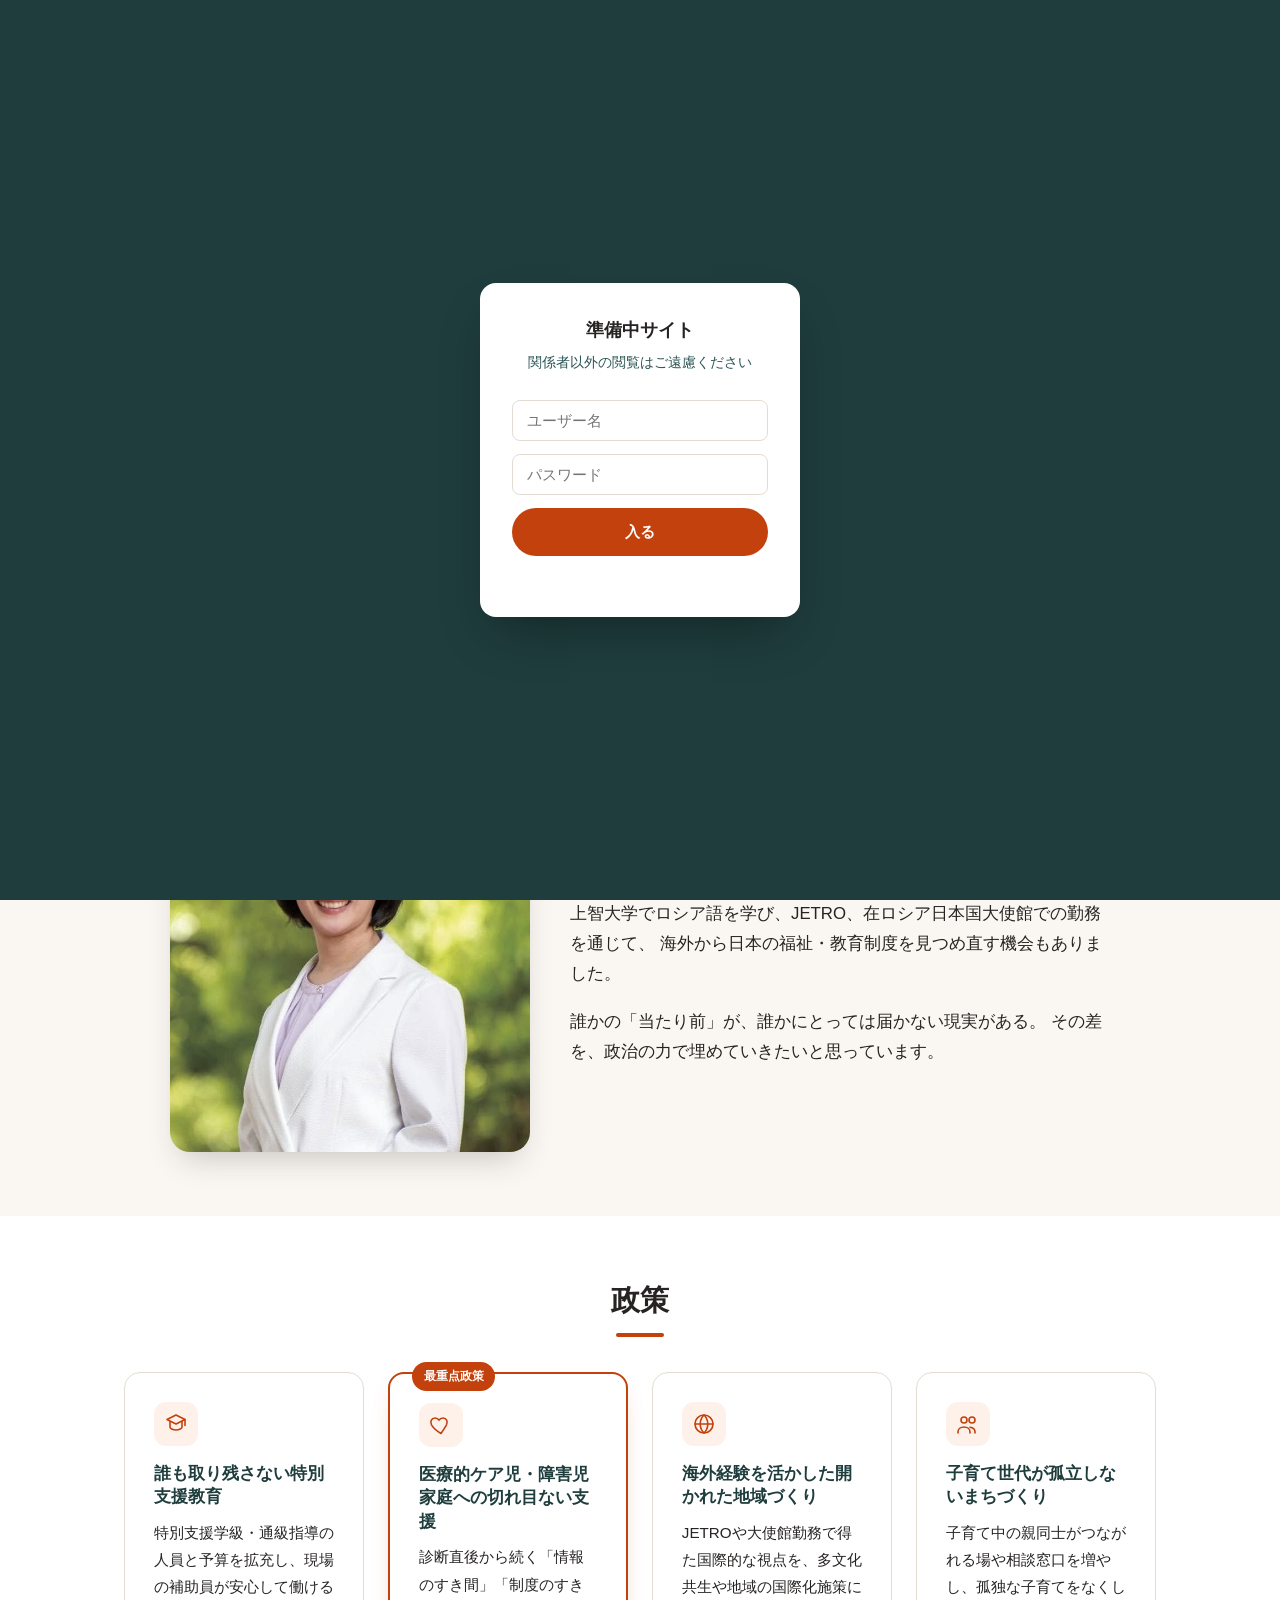
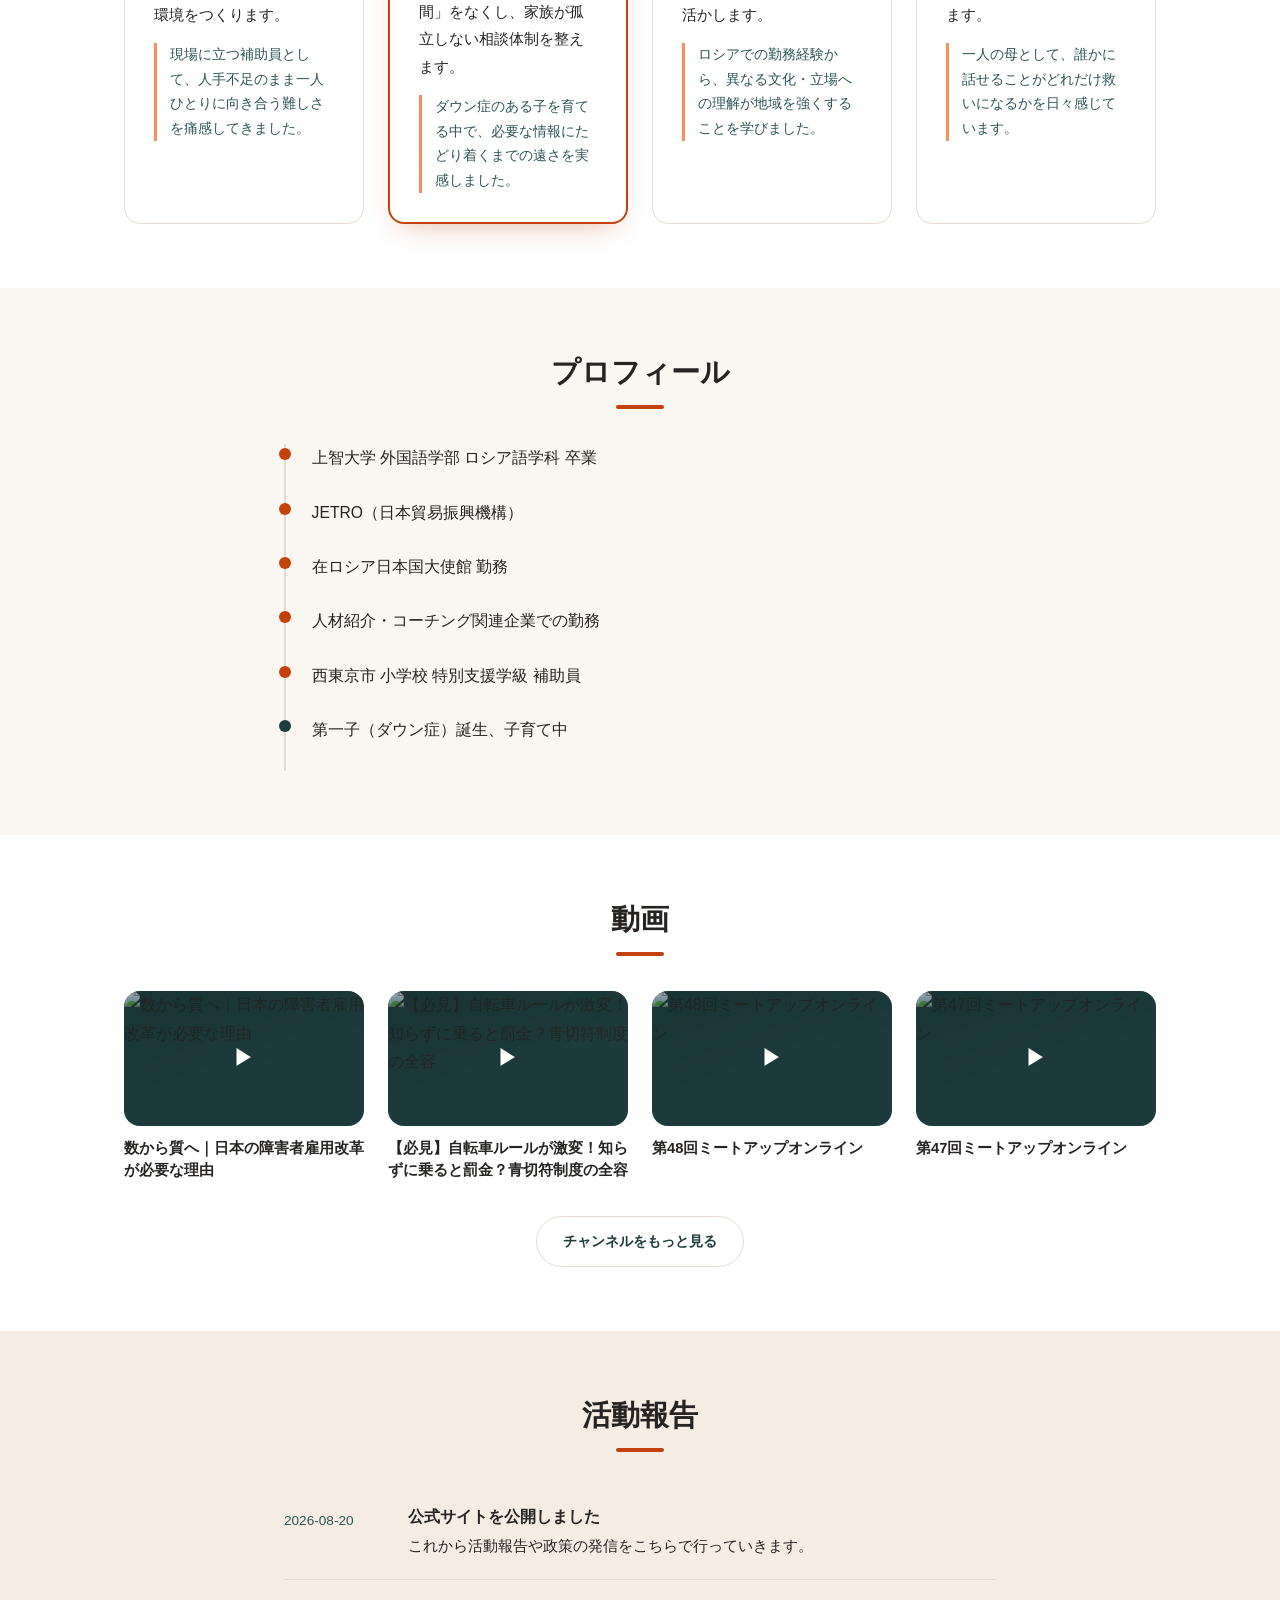
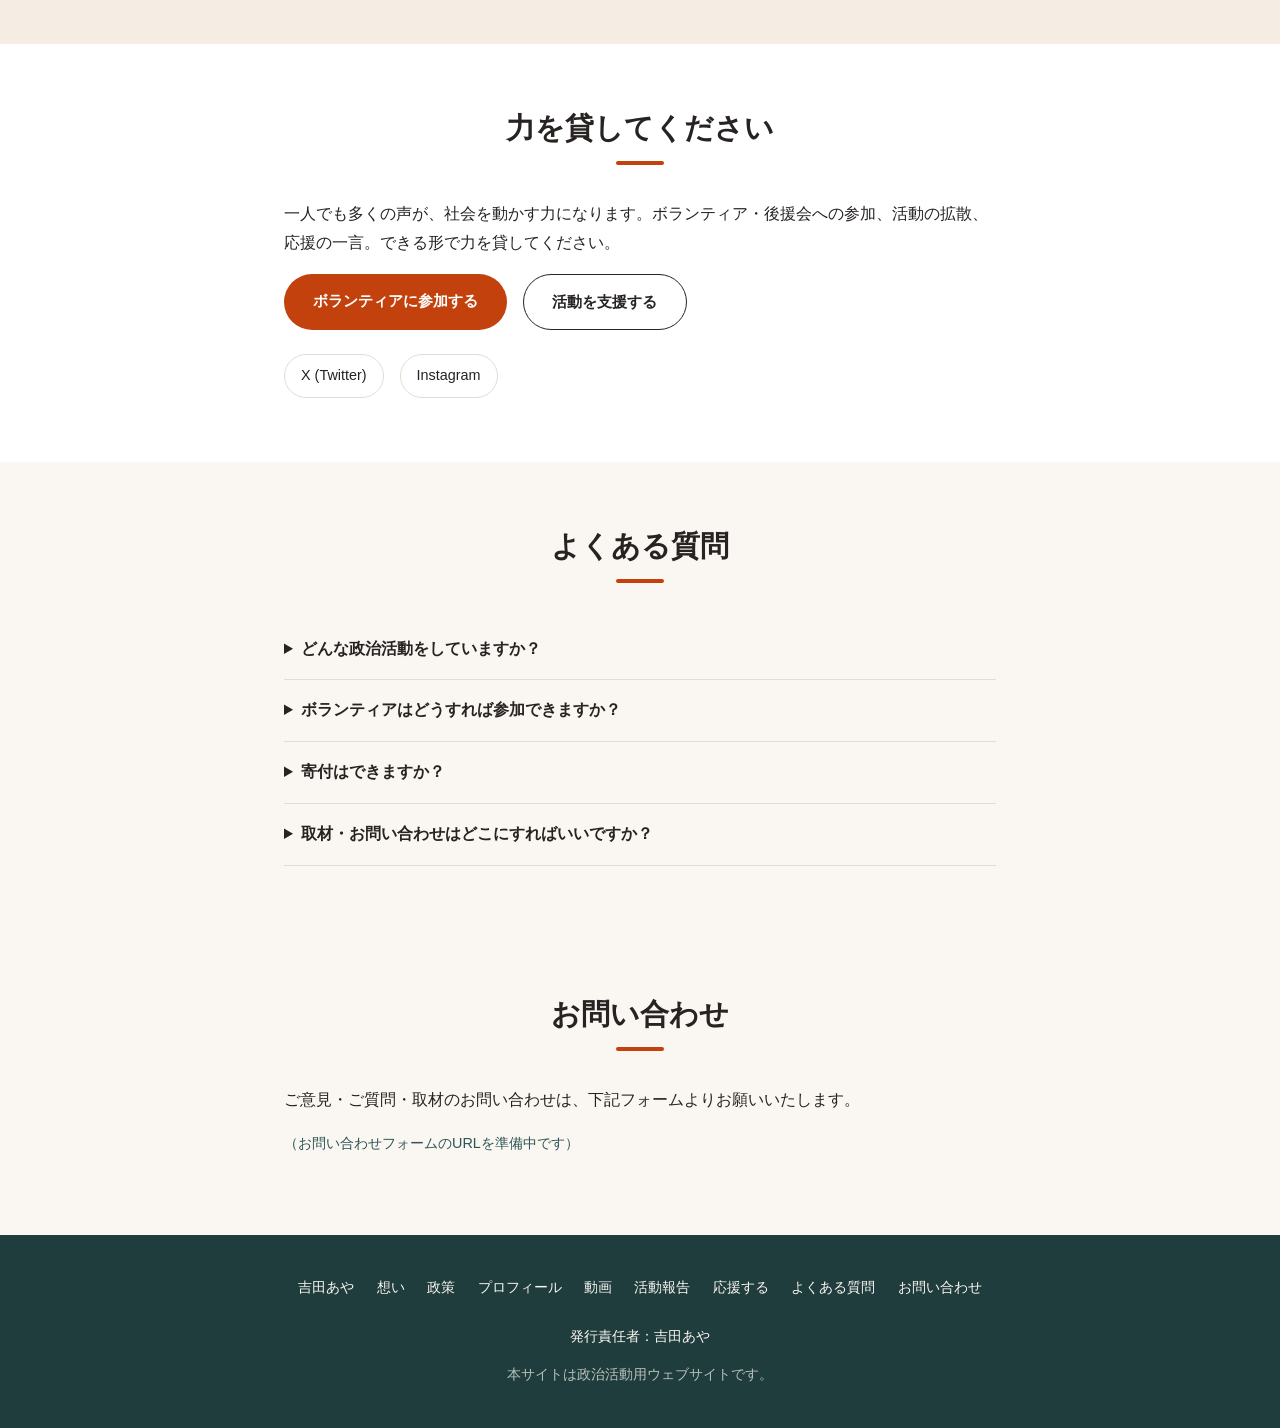
==== index.html @ c9fc5329 "Deploy from ayayoshida-site@13c93e0e368efe205a97fe5f640d0b204c2774e5" ====
<!doctype html><html lang=ja><head><meta name=generator content="Hugo 0.165.0"><meta charset=UTF-8><meta name=viewport content="width=device-width,initial-scale=1"><title>吉田あや公式サイト</title><meta name=description content="吉田あや（よしだ あや）公式サイト。特別支援教育の現場経験と、ダウン症のある子どもを育てる当事者の視点から、誰も取り残さない社会をめざします。"><link rel=stylesheet href=/css/style.css><link rel=icon href=/favicon.ico><link rel=apple-touch-icon href=/apple-touch-icon.png><meta property="og:type" content="website"><meta property="og:title" content="吉田あや公式サイト"><meta property="og:description" content="吉田あや（よしだ あや）公式サイト。特別支援教育の現場経験と、ダウン症のある子どもを育てる当事者の視点から、誰も取り残さない社会をめざします。"><meta property="og:image" content="https://ayayoshida03.github.io/images/hero-banner.jpg"><meta property="og:url" content="https://ayayoshida03.github.io/"><meta name=twitter:card content="summary_large_image"><meta name=twitter:title content="吉田あや公式サイト"><meta name=twitter:description content="吉田あや（よしだ あや）公式サイト。特別支援教育の現場経験と、ダウン症のある子どもを育てる当事者の視点から、誰も取り残さない社会をめざします。"><meta name=twitter:image content="https://ayayoshida03.github.io/images/hero-banner.jpg"></head><body><div id=auth-gate class=auth-gate><form id=auth-form class=auth-form><p class=auth-title>準備中サイト</p><p class=auth-note>関係者以外の閲覧はご遠慮ください</p><input type=text id=auth-user placeholder=ユーザー名 autocomplete=username>
<input type=password id=auth-pass placeholder=パスワード autocomplete=current-password>
<button type=submit class="btn btn-primary">入る</button><p id=auth-error class=auth-error></p></form></div><header class=nav id=site-nav><div class=nav-inner><a class=nav-brand href=#top>吉田あや公式サイト</a><nav class=nav-links><a href=#message>想い</a>
<a href=#policies>政策</a>
<a href=#profile>プロフィール</a>
<a href=#news>活動報告</a>
<a class=nav-cta href=#support>応援する</a>
<a href=#faq>よくある質問</a>
<a href=#contact>お問い合わせ</a></nav></div></header><main id=top><section class=hero><div class=hero-viewport><div class=hero-bg><img src=/images/hero-banner.jpg alt="吉田 あや"></div><div class=hero-inner><div class=hero-text><p class=hero-name_en>Aya Yoshida</p><h1 class=hero-catch>誰も、<em>取り残さない。</em></h1><p class=hero-sub>特別支援教育の現場から、ダウン症のある子を育てる母として。</p><div class=hero-cta><a class="btn btn-primary" href=#policies>政策を見る</a>
<a class="btn btn-secondary" href=#support>応援する</a></div></div></div></div><div class=badge-strip><div class=badge-strip-inner><div class=badge><p class=badge-text>特別支援学級 補助員</p><p class=badge-sub>現場で子どもたちと向き合ってきた実務経験</p></div><div class=badge><p class=badge-text>ダウン症の子を育てる母</p><p class=badge-sub>当事者家族としてのリアルな声</p></div><div class=badge><p class=badge-text>JETRO ／ 在ロシア日本大使館</p><p class=badge-sub>国際舞台での実務経験</p></div><div class=badge><p class=badge-text>上智大学 外国語学部 卒</p><p class=badge-sub>ロシア語専攻</p></div></div></div></section><section id=message class=message><div class=section-inner><h2>なぜ、私は立つのか</h2><div class=message-layout><div class=message-photo><img src=/images/message-portrait.jpg alt="吉田 あや"></div><div class=message-body><p>息子はダウン症をもって生まれてきました。
特別支援学級の補助員として現場に立つ中で、そして一人の母として、
「制度のすき間」で困っている人たちの声を、たくさん聞いてきました。</p><p>上智大学でロシア語を学び、JETRO、在ロシア日本国大使館での勤務を通じて、
海外から日本の福祉・教育制度を見つめ直す機会もありました。</p><p>誰かの「当たり前」が、誰かにとっては届かない現実がある。
その差を、政治の力で埋めていきたいと思っています。</p></div></div></div></section><section id=policies class=policies><div class=section-inner><h2>政策</h2><div class=policy-grid><div class=policy-card><div class=policy-icon><svg class="policy-icon-svg" viewBox="0 0 24 24" fill="none" stroke="currentColor" stroke-width="1.6" stroke-linecap="round" stroke-linejoin="round" aria-hidden="true"><path d="M12 3l9 4.5-9 4.5-9-4.5L12 3z"/><path d="M6 9.75V15c0 1.5 2.7 3 6 3s6-1.5 6-3V9.75"/><path d="M21 7.5v6"/></svg></div><h3>誰も取り残さない特別支援教育</h3><p class=policy-summary>特別支援学級・通級指導の人員と予算を拡充し、現場の補助員が安心して働ける環境をつくります。</p><p class=policy-story>現場に立つ補助員として、人手不足のまま一人ひとりに向き合う難しさを痛感してきました。</p></div><div class="policy-card policy-card-featured"><span class=policy-badge>最重点政策</span><div class=policy-icon><svg class="policy-icon-svg" viewBox="0 0 24 24" fill="none" stroke="currentColor" stroke-width="1.6" stroke-linecap="round" stroke-linejoin="round" aria-hidden="true"><path d="M12 20.5s-7-4.35-9.5-8.7C.8 8.4 2.6 5 6 5c2 0 3.4 1.1 4 2.2.6-1.1 2-2.2 4-2.2 3.4.0 5.2 3.4 3.5 6.8C15 16.15 12 20.5 12 20.5z"/></svg></div><h3>医療的ケア児・障害児家庭への切れ目ない支援</h3><p class=policy-summary>診断直後から続く「情報のすき間」「制度のすき間」をなくし、家族が孤立しない相談体制を整えます。</p><p class=policy-story>ダウン症のある子を育てる中で、必要な情報にたどり着くまでの遠さを実感しました。</p></div><div class=policy-card><div class=policy-icon><svg class="policy-icon-svg" viewBox="0 0 24 24" fill="none" stroke="currentColor" stroke-width="1.6" stroke-linecap="round" stroke-linejoin="round" aria-hidden="true"><circle cx="12" cy="12" r="9"/><path d="M3 12h18"/><path d="M12 3c2.5 2.5 3.8 5.7 3.8 9s-1.3 6.5-3.8 9c-2.5-2.5-3.8-5.7-3.8-9S9.5 5.5 12 3z"/></svg></div><h3>海外経験を活かした開かれた地域づくり</h3><p class=policy-summary>JETROや大使館勤務で得た国際的な視点を、多文化共生や地域の国際化施策に活かします。</p><p class=policy-story>ロシアでの勤務経験から、異なる文化・立場への理解が地域を強くすることを学びました。</p></div><div class=policy-card><div class=policy-icon><svg class="policy-icon-svg" viewBox="0 0 24 24" fill="none" stroke="currentColor" stroke-width="1.6" stroke-linecap="round" stroke-linejoin="round" aria-hidden="true"><circle cx="8" cy="8" r="3"/><circle cx="16" cy="8" r="3"/><path d="M2 21v-1c0-2.8 2.5-5 6-5s6 2.2 6 5v1"/><path d="M14 15.3c3.2.4 5 2.3 5 4.7v1"/></svg></div><h3>子育て世代が孤立しないまちづくり</h3><p class=policy-summary>子育て中の親同士がつながれる場や相談窓口を増やし、孤独な子育てをなくします。</p><p class=policy-story>一人の母として、誰かに話せることがどれだけ救いになるかを日々感じています。</p></div></div></div></section><section id=profile class=profile><div class="section-inner narrow"><h2>プロフィール</h2><ul class=timeline><li class="timeline-item timeline-language"><span class=timeline-dot></span>
<span class=timeline-label>上智大学 外国語学部 ロシア語学科 卒業</span></li><li class="timeline-item timeline-career"><span class=timeline-dot></span>
<span class=timeline-label>JETRO（日本貿易振興機構）</span></li><li class="timeline-item timeline-career"><span class=timeline-dot></span>
<span class=timeline-label>在ロシア日本国大使館 勤務</span></li><li class="timeline-item timeline-career"><span class=timeline-dot></span>
<span class=timeline-label>人材紹介・コーチング関連企業での勤務</span></li><li class="timeline-item timeline-career"><span class=timeline-dot></span>
<span class=timeline-label>西東京市 小学校 特別支援学級 補助員</span></li><li class="timeline-item timeline-life"><span class=timeline-dot></span>
<span class=timeline-label>第一子（ダウン症）誕生、子育て中</span></li></ul></div></section><section id=videos class=videos><div class=section-inner><h2>動画</h2><div class=video-grid><a class=video-card href="https://www.youtube.com/watch?v=LQXQvb3hqlo" target=_blank rel=noopener><div class=video-thumb><img src=https://i.ytimg.com/vi/LQXQvb3hqlo/hqdefault.jpg alt=数から質へ｜日本の障害者雇用改革が必要な理由 loading=lazy>
<span class=video-play>▶</span></div><p class=video-title>数から質へ｜日本の障害者雇用改革が必要な理由</p></a><a class=video-card href="https://www.youtube.com/watch?v=270XlHAviAI" target=_blank rel=noopener><div class=video-thumb><img src=https://i.ytimg.com/vi/270XlHAviAI/hqdefault.jpg alt=【必見】自転車ルールが激変！知らずに乗ると罰金？青切符制度の全容 loading=lazy>
<span class=video-play>▶</span></div><p class=video-title>【必見】自転車ルールが激変！知らずに乗ると罰金？青切符制度の全容</p></a><a class=video-card href="https://www.youtube.com/watch?v=w4m9ZCKS8ik" target=_blank rel=noopener><div class=video-thumb><img src=https://i.ytimg.com/vi/w4m9ZCKS8ik/hqdefault.jpg alt=第48回ミートアップオンライン loading=lazy>
<span class=video-play>▶</span></div><p class=video-title>第48回ミートアップオンライン</p></a><a class=video-card href="https://www.youtube.com/watch?v=IlJ7I_EPULQ" target=_blank rel=noopener><div class=video-thumb><img src=https://i.ytimg.com/vi/IlJ7I_EPULQ/hqdefault.jpg alt=第47回ミートアップオンライン loading=lazy>
<span class=video-play>▶</span></div><p class=video-title>第47回ミートアップオンライン</p></a></div><div class=video-more><a class="btn btn-secondary-alt" href=https://www.youtube.com/@ayayoshida0302 target=_blank rel=noopener>チャンネルをもっと見る</a></div></div></section><section id=news class=news><div class="section-inner narrow"><h2>活動報告</h2><ul class=news-list><li class=news-item><time class=news-date>2026-08-20</time><div class=news-body><h3>公式サイトを公開しました</h3><p>これから活動報告や政策の発信をこちらで行っていきます。</p></div></li></ul></div></section><section id=support class=support><div class="section-inner narrow"><h2>力を貸してください</h2><p>一人でも多くの声が、社会を動かす力になります。ボランティア・後援会への参加、活動の拡散、応援の一言。できる形で力を貸してください。</p><div class=support-cta><a class="btn btn-primary" href=#contact-volunteer>ボランティアに参加する</a>
<a class="btn btn-secondary" href=#contact-donate>活動を支援する</a></div><div class=sns-links><a class=sns-link href=https://x.com/ayayoshida03 target=_blank rel=noopener>X (Twitter)</a>
<a class=sns-link href=https://www.instagram.com/ayayoshida03/ target=_blank rel=noopener>Instagram</a></div></div></section><section id=faq class=faq><div class="section-inner narrow"><h2>よくある質問</h2><div class=faq-list><details class=faq-item><summary>どんな政治活動をしていますか？</summary><p>特別支援教育・障害児家庭支援・子育て支援を中心に活動しています。詳しくは「政策」セクションをご覧ください。</p></details><details class=faq-item><summary>ボランティアはどうすれば参加できますか？</summary><p>「応援する」セクションのボランティアフォームよりお申し込みください。できる範囲での参加で構いません。</p></details><details class=faq-item><summary>寄付はできますか？</summary><p>政治資金規正法に基づき、適切な方法での寄付受付を準備中です。詳細が決まり次第、こちらに掲載します。</p></details><details class=faq-item><summary>取材・お問い合わせはどこにすればいいですか？</summary><p>ページ下部のお問い合わせフォームより、ご用件をお送りください。</p></details></div></div></section><section id=contact class=contact><div class="section-inner narrow"><span id=contact-volunteer class=anchor-offset></span>
<span id=contact-donate class=anchor-offset></span><h2>お問い合わせ</h2><p>ご意見・ご質問・取材のお問い合わせは、下記フォームよりお願いいたします。</p><p class=contact-placeholder>（お問い合わせフォームのURLを準備中です）</p></div></section></main><footer class=site-footer><nav class=footer-links><a href=#top>吉田あや</a>
<a href=#message>想い</a>
<a href=#policies>政策</a>
<a href=#profile>プロフィール</a>
<a href=#videos>動画</a>
<a href=#news>活動報告</a>
<a href=#support>応援する</a>
<a href=#faq>よくある質問</a>
<a href=#contact>お問い合わせ</a></nav><p>発行責任者：吉田あや</p><p class=footer-note>本サイトは政治活動用ウェブサイトです。</p></footer><script src=/js/main.js></script></body></html>
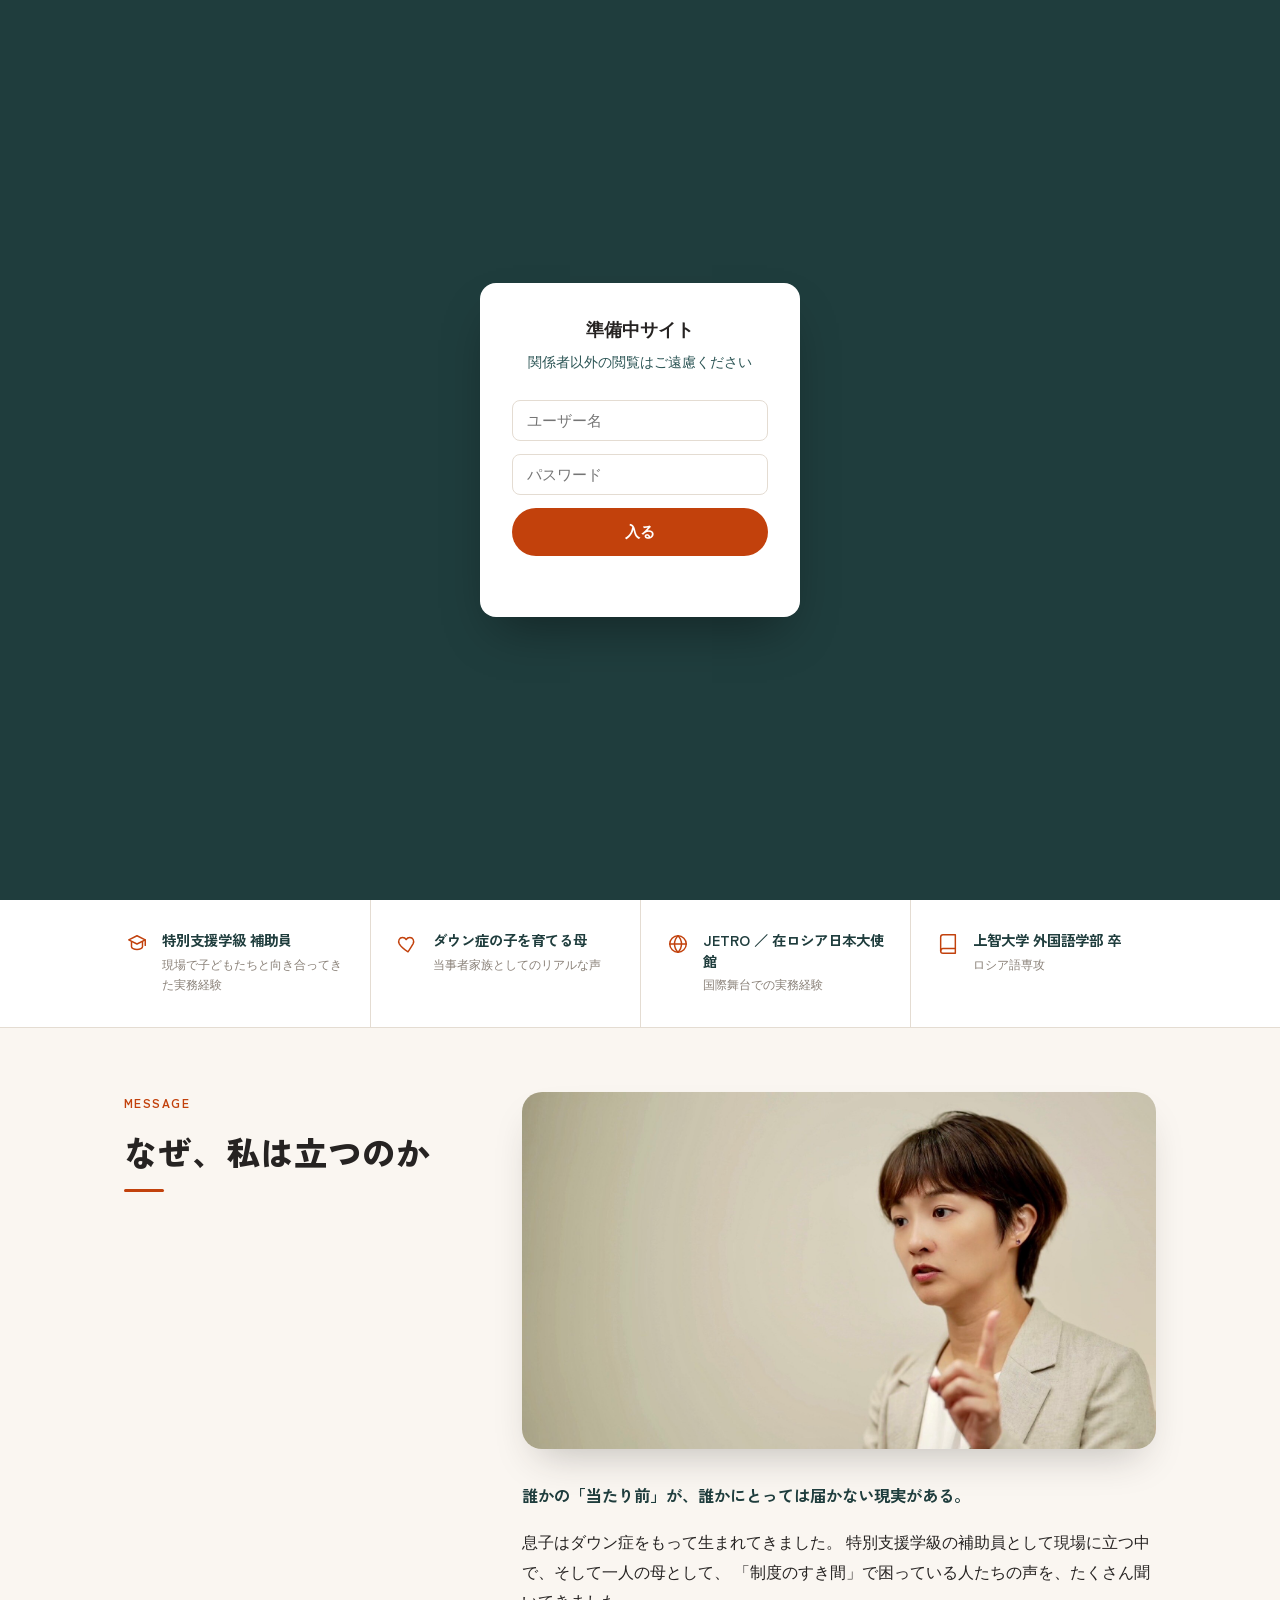
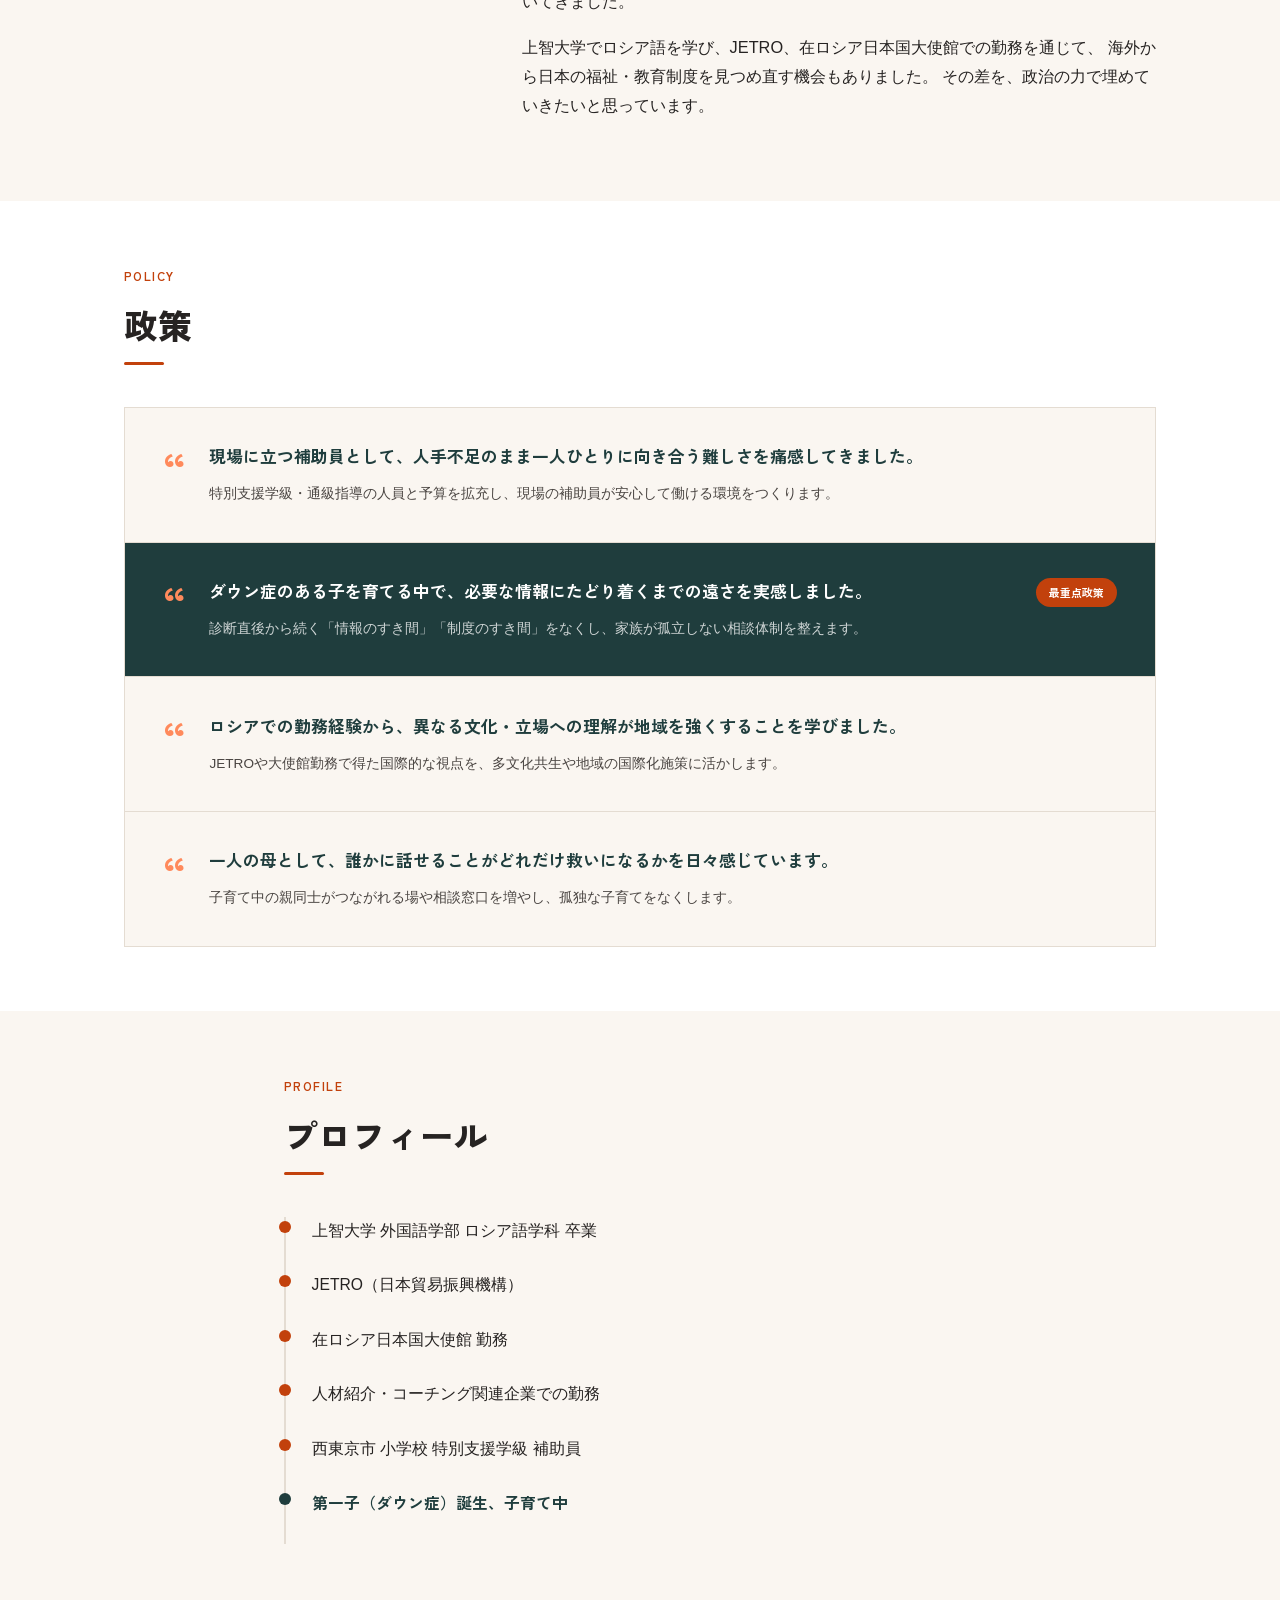
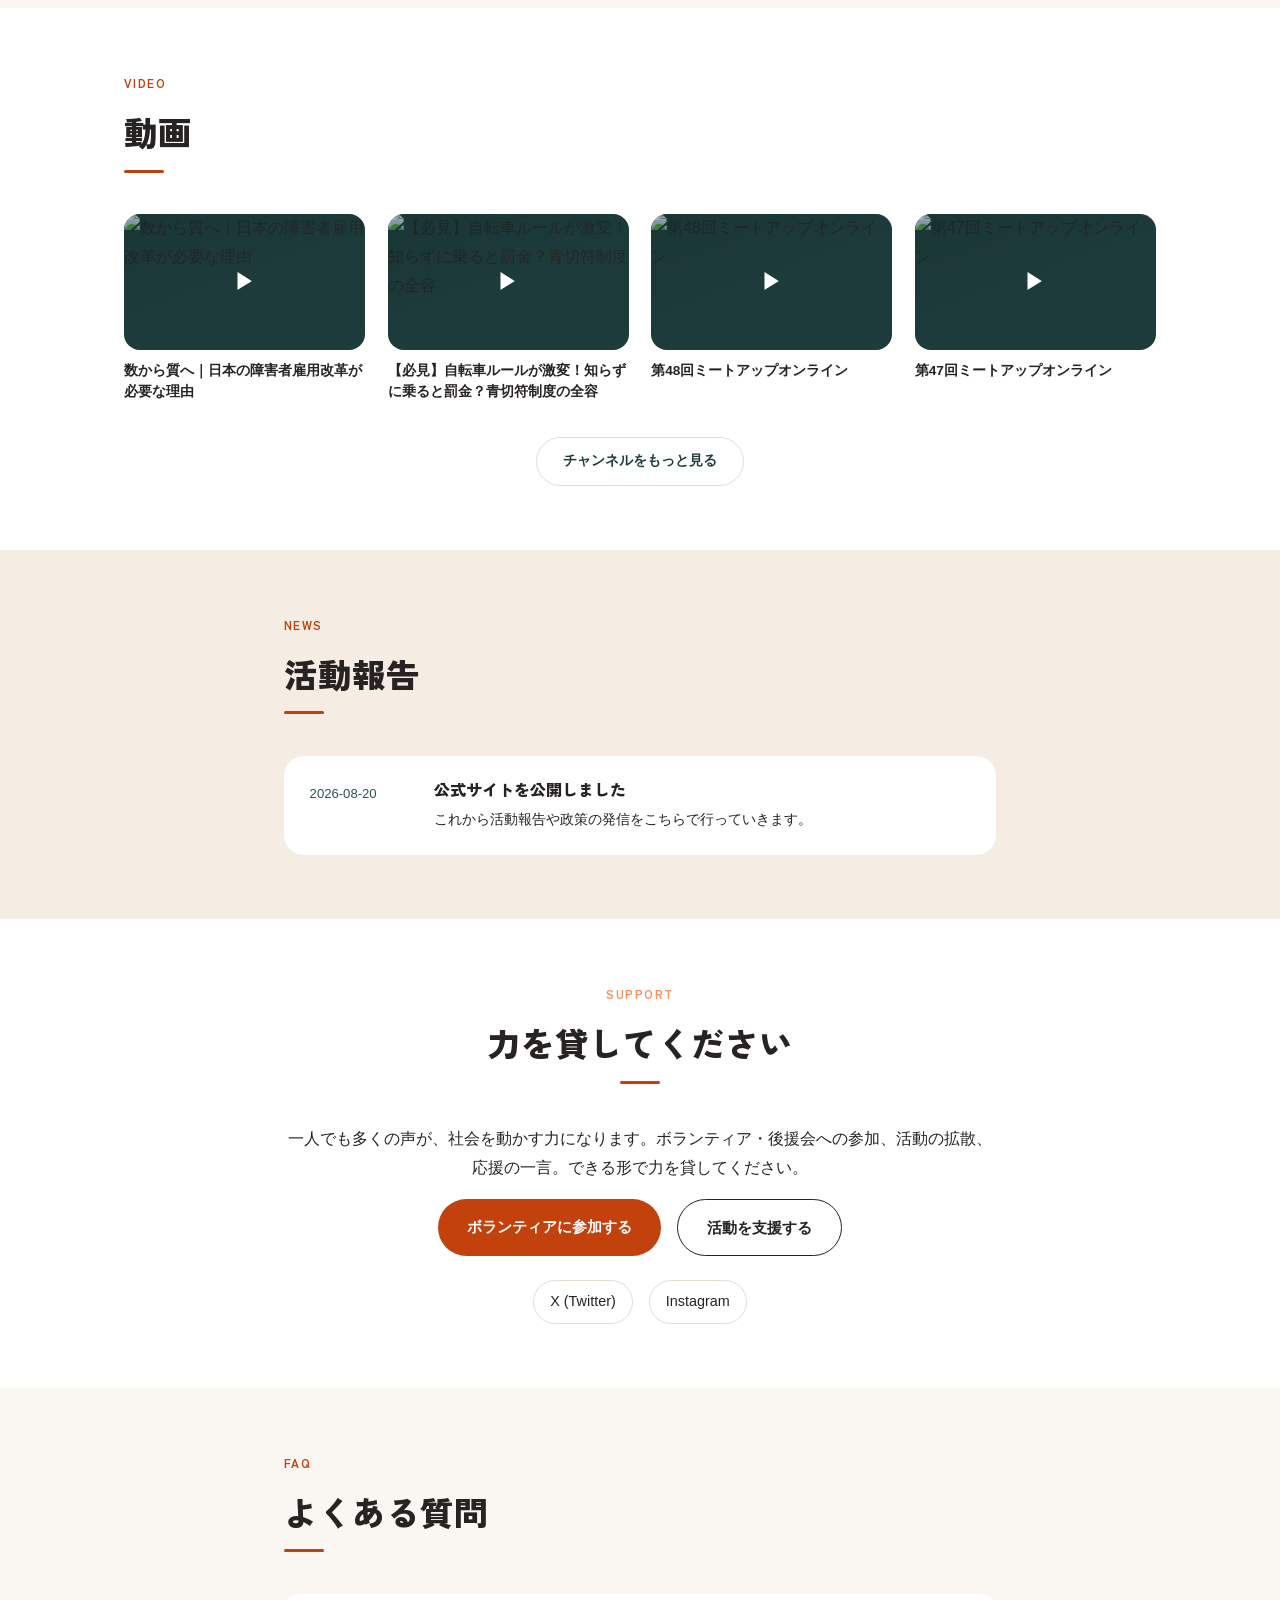
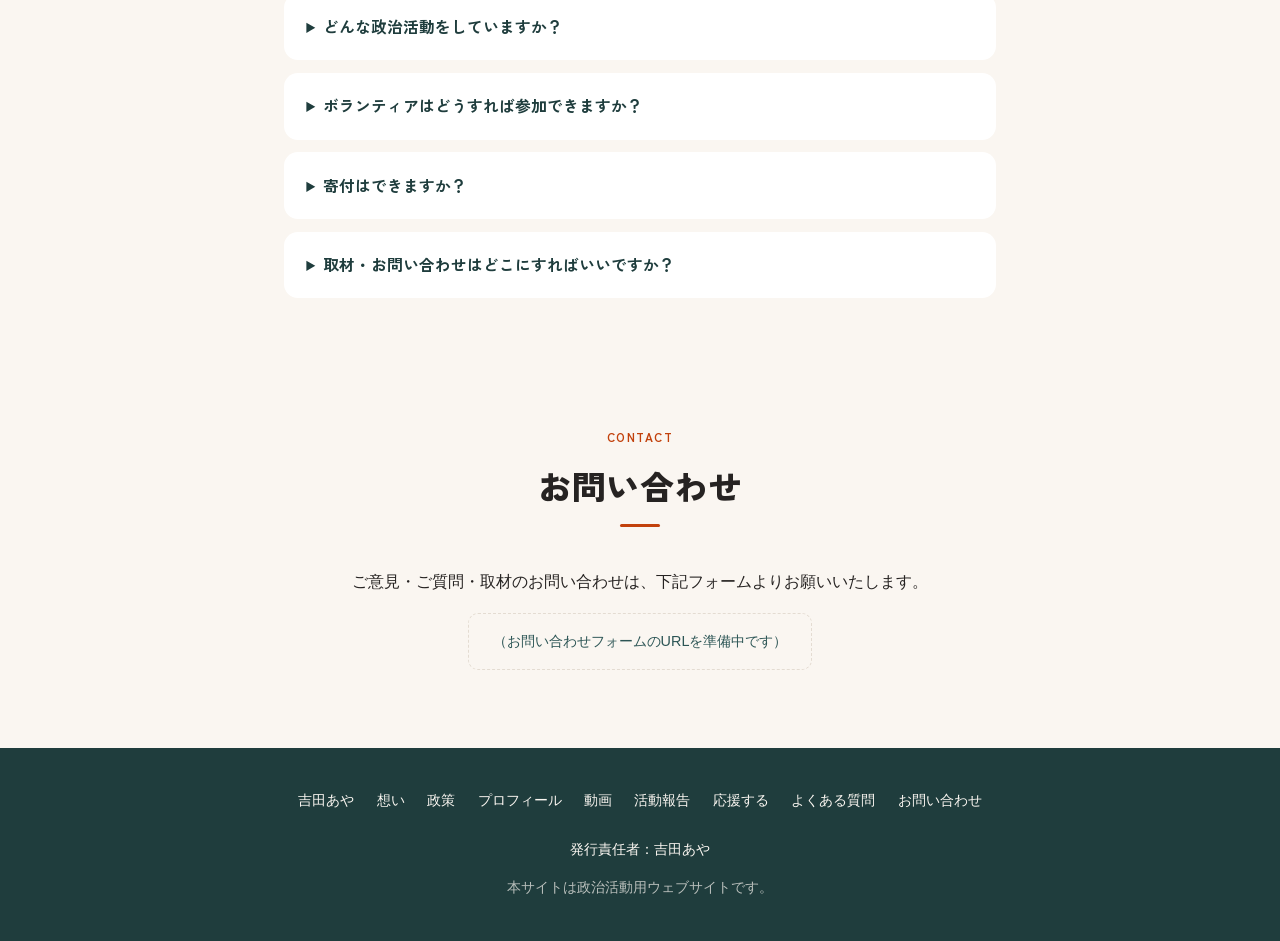
==== commit b02f39aa: "Deploy from ayayoshida-site@31c7e69efaef846da8bd5306d1dbbdfe8dba09dd" ====
--- a/index.html
+++ b/index.html
@@ -1,30 +1,31 @@
-<!doctype html><html lang=ja><head><meta name=generator content="Hugo 0.165.0"><meta charset=UTF-8><meta name=viewport content="width=device-width,initial-scale=1"><title>吉田あや公式サイト</title><meta name=description content="吉田あや（よしだ あや）公式サイト。特別支援教育の現場経験と、ダウン症のある子どもを育てる当事者の視点から、誰も取り残さない社会をめざします。"><link rel=stylesheet href=/css/style.css><link rel=icon href=/favicon.ico><link rel=apple-touch-icon href=/apple-touch-icon.png><meta property="og:type" content="website"><meta property="og:title" content="吉田あや公式サイト"><meta property="og:description" content="吉田あや（よしだ あや）公式サイト。特別支援教育の現場経験と、ダウン症のある子どもを育てる当事者の視点から、誰も取り残さない社会をめざします。"><meta property="og:image" content="https://ayayoshida03.github.io/images/hero-banner.jpg"><meta property="og:url" content="https://ayayoshida03.github.io/"><meta name=twitter:card content="summary_large_image"><meta name=twitter:title content="吉田あや公式サイト"><meta name=twitter:description content="吉田あや（よしだ あや）公式サイト。特別支援教育の現場経験と、ダウン症のある子どもを育てる当事者の視点から、誰も取り残さない社会をめざします。"><meta name=twitter:image content="https://ayayoshida03.github.io/images/hero-banner.jpg"></head><body><div id=auth-gate class=auth-gate><form id=auth-form class=auth-form><p class=auth-title>準備中サイト</p><p class=auth-note>関係者以外の閲覧はご遠慮ください</p><input type=text id=auth-user placeholder=ユーザー名 autocomplete=username>
+<!doctype html><html lang=ja><head><meta name=generator content="Hugo 0.165.0"><meta charset=UTF-8><meta name=viewport content="width=device-width,initial-scale=1"><title>吉田あや公式サイト</title><meta name=description content="吉田あや（よしだ あや）公式サイト。特別支援教育の現場経験と、ダウン症のある子どもを育てる当事者の視点から、誰も取り残さない社会をめざします。"><link rel=stylesheet href="https://fonts.googleapis.com/css2?family=Zen+Kaku+Gothic+New:wght@500;700;900&display=swap"><link rel=stylesheet href=/css/style.css><link rel=icon href=/favicon.ico><link rel=apple-touch-icon href=/apple-touch-icon.png><meta property="og:type" content="website"><meta property="og:title" content="吉田あや公式サイト"><meta property="og:description" content="吉田あや（よしだ あや）公式サイト。特別支援教育の現場経験と、ダウン症のある子どもを育てる当事者の視点から、誰も取り残さない社会をめざします。"><meta property="og:image" content="https://ayayoshida03.github.io/images/hero-portrait.jpg"><meta property="og:url" content="https://ayayoshida03.github.io/"><meta name=twitter:card content="summary_large_image"><meta name=twitter:title content="吉田あや公式サイト"><meta name=twitter:description content="吉田あや（よしだ あや）公式サイト。特別支援教育の現場経験と、ダウン症のある子どもを育てる当事者の視点から、誰も取り残さない社会をめざします。"><meta name=twitter:image content="https://ayayoshida03.github.io/images/hero-portrait.jpg"></head><body><div id=auth-gate class=auth-gate><form id=auth-form class=auth-form><p class=auth-title>準備中サイト</p><p class=auth-note>関係者以外の閲覧はご遠慮ください</p><input type=text id=auth-user placeholder=ユーザー名 autocomplete=username>
 <input type=password id=auth-pass placeholder=パスワード autocomplete=current-password>
-<button type=submit class="btn btn-primary">入る</button><p id=auth-error class=auth-error></p></form></div><header class=nav id=site-nav><div class=nav-inner><a class=nav-brand href=#top>吉田あや公式サイト</a><nav class=nav-links><a href=#message>想い</a>
+<button type=submit class="btn btn-primary">入る</button><p id=auth-error class=auth-error></p></form></div><header class=nav id=site-nav><div class=nav-inner><a class=nav-brand href=#top>吉田あや</a><nav class=nav-links><a href=#message>想い</a>
 <a href=#policies>政策</a>
 <a href=#profile>プロフィール</a>
 <a href=#news>活動報告</a>
 <a class=nav-cta href=#support>応援する</a>
 <a href=#faq>よくある質問</a>
-<a href=#contact>お問い合わせ</a></nav></div></header><main id=top><section class=hero><div class=hero-viewport><div class=hero-bg><img src=/images/hero-banner.jpg alt="吉田 あや"></div><div class=hero-inner><div class=hero-text><p class=hero-name_en>Aya Yoshida</p><h1 class=hero-catch>誰も、<em>取り残さない。</em></h1><p class=hero-sub>特別支援教育の現場から、ダウン症のある子を育てる母として。</p><div class=hero-cta><a class="btn btn-primary" href=#policies>政策を見る</a>
-<a class="btn btn-secondary" href=#support>応援する</a></div></div></div></div><div class=badge-strip><div class=badge-strip-inner><div class=badge><p class=badge-text>特別支援学級 補助員</p><p class=badge-sub>現場で子どもたちと向き合ってきた実務経験</p></div><div class=badge><p class=badge-text>ダウン症の子を育てる母</p><p class=badge-sub>当事者家族としてのリアルな声</p></div><div class=badge><p class=badge-text>JETRO ／ 在ロシア日本大使館</p><p class=badge-sub>国際舞台での実務経験</p></div><div class=badge><p class=badge-text>上智大学 外国語学部 卒</p><p class=badge-sub>ロシア語専攻</p></div></div></div></section><section id=message class=message><div class=section-inner><h2>なぜ、私は立つのか</h2><div class=message-layout><div class=message-photo><img src=/images/message-portrait.jpg alt="吉田 あや"></div><div class=message-body><p>息子はダウン症をもって生まれてきました。
+<a href=#contact>お問い合わせ</a></nav></div></header><main id=top><section class=hero><div class=hero-viewport><div class=hero-bg><img src=/images/hero-portrait.jpg alt="吉田 あや"></div><div class=hero-overlay><h1 class=hero-wordmark>吉田<br>あや<br></h1><div class=hero-text><p class=hero-name_en>Aya Yoshida</p><h2 class=hero-catch>誰も、<em>取り残さない。</em></h2><p class=hero-sub>特別支援教育の現場から、ダウン症のある子を育てる母として。</p><div class=hero-cta><a class="btn btn-primary" href=#policies>政策を見る</a>
+<a class="btn btn-secondary" href=#support>応援する</a></div></div></div></div><div class=badge-strip><div class=badge-strip-inner><div class=badge><div class=badge-icon><svg class="policy-icon-svg" viewBox="0 0 24 24" fill="none" stroke="currentColor" stroke-width="1.6" stroke-linecap="round" stroke-linejoin="round" aria-hidden="true"><path d="M12 3l9 4.5-9 4.5-9-4.5L12 3z"/><path d="M6 9.75V15c0 1.5 2.7 3 6 3s6-1.5 6-3V9.75"/><path d="M21 7.5v6"/></svg></div><div><p class=badge-text>特別支援学級 補助員</p><p class=badge-sub>現場で子どもたちと向き合ってきた実務経験</p></div></div><div class=badge><div class=badge-icon><svg class="policy-icon-svg" viewBox="0 0 24 24" fill="none" stroke="currentColor" stroke-width="1.6" stroke-linecap="round" stroke-linejoin="round" aria-hidden="true"><path d="M12 20.5s-7-4.35-9.5-8.7C.8 8.4 2.6 5 6 5c2 0 3.4 1.1 4 2.2.6-1.1 2-2.2 4-2.2 3.4.0 5.2 3.4 3.5 6.8C15 16.15 12 20.5 12 20.5z"/></svg></div><div><p class=badge-text>ダウン症の子を育てる母</p><p class=badge-sub>当事者家族としてのリアルな声</p></div></div><div class=badge><div class=badge-icon><svg class="policy-icon-svg" viewBox="0 0 24 24" fill="none" stroke="currentColor" stroke-width="1.6" stroke-linecap="round" stroke-linejoin="round" aria-hidden="true"><circle cx="12" cy="12" r="9"/><path d="M3 12h18"/><path d="M12 3c2.5 2.5 3.8 5.7 3.8 9s-1.3 6.5-3.8 9c-2.5-2.5-3.8-5.7-3.8-9S9.5 5.5 12 3z"/></svg></div><div><p class=badge-text>JETRO ／ 在ロシア日本大使館</p><p class=badge-sub>国際舞台での実務経験</p></div></div><div class=badge><div class=badge-icon><svg class="policy-icon-svg" viewBox="0 0 24 24" fill="none" stroke="currentColor" stroke-width="1.6" stroke-linecap="round" stroke-linejoin="round" aria-hidden="true"><path d="M4 19.5A2.5 2.5.0 016.5 17H20"/><path d="M6.5 2H20v20H6.5A2.5 2.5.0 014 19.5v-15A2.5 2.5.0 016.5 2z"/></svg></div><div><p class=badge-text>上智大学 外国語学部 卒</p><p class=badge-sub>ロシア語専攻</p></div></div></div></div></section><section id=message class=message><div class=section-inner><div class=message-layout><div class=message-heading><span class=eyebrow>MESSAGE</span><h2>なぜ、私は立つのか</h2></div><div class=message-body><div class=message-photo><img src=/images/message-portrait.jpg alt="吉田 あや"></div><p class=message-lead>誰かの「当たり前」が、誰かにとっては届かない現実がある。</p><p>息子はダウン症をもって生まれてきました。
 特別支援学級の補助員として現場に立つ中で、そして一人の母として、
 「制度のすき間」で困っている人たちの声を、たくさん聞いてきました。</p><p>上智大学でロシア語を学び、JETRO、在ロシア日本国大使館での勤務を通じて、
-海外から日本の福祉・教育制度を見つめ直す機会もありました。</p><p>誰かの「当たり前」が、誰かにとっては届かない現実がある。
-その差を、政治の力で埋めていきたいと思っています。</p></div></div></div></section><section id=policies class=policies><div class=section-inner><h2>政策</h2><div class=policy-grid><div class=policy-card><div class=policy-icon><svg class="policy-icon-svg" viewBox="0 0 24 24" fill="none" stroke="currentColor" stroke-width="1.6" stroke-linecap="round" stroke-linejoin="round" aria-hidden="true"><path d="M12 3l9 4.5-9 4.5-9-4.5L12 3z"/><path d="M6 9.75V15c0 1.5 2.7 3 6 3s6-1.5 6-3V9.75"/><path d="M21 7.5v6"/></svg></div><h3>誰も取り残さない特別支援教育</h3><p class=policy-summary>特別支援学級・通級指導の人員と予算を拡充し、現場の補助員が安心して働ける環境をつくります。</p><p class=policy-story>現場に立つ補助員として、人手不足のまま一人ひとりに向き合う難しさを痛感してきました。</p></div><div class="policy-card policy-card-featured"><span class=policy-badge>最重点政策</span><div class=policy-icon><svg class="policy-icon-svg" viewBox="0 0 24 24" fill="none" stroke="currentColor" stroke-width="1.6" stroke-linecap="round" stroke-linejoin="round" aria-hidden="true"><path d="M12 20.5s-7-4.35-9.5-8.7C.8 8.4 2.6 5 6 5c2 0 3.4 1.1 4 2.2.6-1.1 2-2.2 4-2.2 3.4.0 5.2 3.4 3.5 6.8C15 16.15 12 20.5 12 20.5z"/></svg></div><h3>医療的ケア児・障害児家庭への切れ目ない支援</h3><p class=policy-summary>診断直後から続く「情報のすき間」「制度のすき間」をなくし、家族が孤立しない相談体制を整えます。</p><p class=policy-story>ダウン症のある子を育てる中で、必要な情報にたどり着くまでの遠さを実感しました。</p></div><div class=policy-card><div class=policy-icon><svg class="policy-icon-svg" viewBox="0 0 24 24" fill="none" stroke="currentColor" stroke-width="1.6" stroke-linecap="round" stroke-linejoin="round" aria-hidden="true"><circle cx="12" cy="12" r="9"/><path d="M3 12h18"/><path d="M12 3c2.5 2.5 3.8 5.7 3.8 9s-1.3 6.5-3.8 9c-2.5-2.5-3.8-5.7-3.8-9S9.5 5.5 12 3z"/></svg></div><h3>海外経験を活かした開かれた地域づくり</h3><p class=policy-summary>JETROや大使館勤務で得た国際的な視点を、多文化共生や地域の国際化施策に活かします。</p><p class=policy-story>ロシアでの勤務経験から、異なる文化・立場への理解が地域を強くすることを学びました。</p></div><div class=policy-card><div class=policy-icon><svg class="policy-icon-svg" viewBox="0 0 24 24" fill="none" stroke="currentColor" stroke-width="1.6" stroke-linecap="round" stroke-linejoin="round" aria-hidden="true"><circle cx="8" cy="8" r="3"/><circle cx="16" cy="8" r="3"/><path d="M2 21v-1c0-2.8 2.5-5 6-5s6 2.2 6 5v1"/><path d="M14 15.3c3.2.4 5 2.3 5 4.7v1"/></svg></div><h3>子育て世代が孤立しないまちづくり</h3><p class=policy-summary>子育て中の親同士がつながれる場や相談窓口を増やし、孤独な子育てをなくします。</p><p class=policy-story>一人の母として、誰かに話せることがどれだけ救いになるかを日々感じています。</p></div></div></div></section><section id=profile class=profile><div class="section-inner narrow"><h2>プロフィール</h2><ul class=timeline><li class="timeline-item timeline-language"><span class=timeline-dot></span>
+海外から日本の福祉・教育制度を見つめ直す機会もありました。
+その差を、政治の力で埋めていきたいと思っています。</p></div></div></div></section><section id=policies class=policies><div class=section-inner><span class=eyebrow>POLICY</span><h2>政策</h2><div class=policy-list><div class=policy-row><span class=policy-quote>&ldquo;</span><div class=policy-row-body><h3>現場に立つ補助員として、人手不足のまま一人ひとりに向き合う難しさを痛感してきました。</h3><p>特別支援学級・通級指導の人員と予算を拡充し、現場の補助員が安心して働ける環境をつくります。</p></div></div><div class="policy-row policy-row-featured"><span class=policy-quote>&ldquo;</span><div class=policy-row-body><h3>ダウン症のある子を育てる中で、必要な情報にたどり着くまでの遠さを実感しました。</h3><p>診断直後から続く「情報のすき間」「制度のすき間」をなくし、家族が孤立しない相談体制を整えます。</p></div><span class=policy-badge>最重点政策</span></div><div class=policy-row><span class=policy-quote>&ldquo;</span><div class=policy-row-body><h3>ロシアでの勤務経験から、異なる文化・立場への理解が地域を強くすることを学びました。</h3><p>JETROや大使館勤務で得た国際的な視点を、多文化共生や地域の国際化施策に活かします。</p></div></div><div class=policy-row><span class=policy-quote>&ldquo;</span><div class=policy-row-body><h3>一人の母として、誰かに話せることがどれだけ救いになるかを日々感じています。</h3><p>子育て中の親同士がつながれる場や相談窓口を増やし、孤独な子育てをなくします。</p></div></div></div></div></section><section id=profile class=profile><div class="section-inner narrow"><span class=eyebrow>PROFILE</span><h2>プロフィール</h2><ul class=timeline><li class="timeline-item timeline-language"><span class=timeline-dot></span>
 <span class=timeline-label>上智大学 外国語学部 ロシア語学科 卒業</span></li><li class="timeline-item timeline-career"><span class=timeline-dot></span>
 <span class=timeline-label>JETRO（日本貿易振興機構）</span></li><li class="timeline-item timeline-career"><span class=timeline-dot></span>
 <span class=timeline-label>在ロシア日本国大使館 勤務</span></li><li class="timeline-item timeline-career"><span class=timeline-dot></span>
 <span class=timeline-label>人材紹介・コーチング関連企業での勤務</span></li><li class="timeline-item timeline-career"><span class=timeline-dot></span>
 <span class=timeline-label>西東京市 小学校 特別支援学級 補助員</span></li><li class="timeline-item timeline-life"><span class=timeline-dot></span>
-<span class=timeline-label>第一子（ダウン症）誕生、子育て中</span></li></ul></div></section><section id=videos class=videos><div class=section-inner><h2>動画</h2><div class=video-grid><a class=video-card href="https://www.youtube.com/watch?v=LQXQvb3hqlo" target=_blank rel=noopener><div class=video-thumb><img src=https://i.ytimg.com/vi/LQXQvb3hqlo/hqdefault.jpg alt=数から質へ｜日本の障害者雇用改革が必要な理由 loading=lazy>
+<span class=timeline-label>第一子（ダウン症）誕生、子育て中</span></li></ul></div></section><section id=videos class=videos><div class=section-inner><span class=eyebrow>VIDEO</span><h2>動画</h2><div class=video-grid><a class=video-card href="https://www.youtube.com/watch?v=LQXQvb3hqlo" target=_blank rel=noopener><div class=video-thumb><img src=https://i.ytimg.com/vi/LQXQvb3hqlo/hqdefault.jpg alt=数から質へ｜日本の障害者雇用改革が必要な理由 loading=lazy>
 <span class=video-play>▶</span></div><p class=video-title>数から質へ｜日本の障害者雇用改革が必要な理由</p></a><a class=video-card href="https://www.youtube.com/watch?v=270XlHAviAI" target=_blank rel=noopener><div class=video-thumb><img src=https://i.ytimg.com/vi/270XlHAviAI/hqdefault.jpg alt=【必見】自転車ルールが激変！知らずに乗ると罰金？青切符制度の全容 loading=lazy>
 <span class=video-play>▶</span></div><p class=video-title>【必見】自転車ルールが激変！知らずに乗ると罰金？青切符制度の全容</p></a><a class=video-card href="https://www.youtube.com/watch?v=w4m9ZCKS8ik" target=_blank rel=noopener><div class=video-thumb><img src=https://i.ytimg.com/vi/w4m9ZCKS8ik/hqdefault.jpg alt=第48回ミートアップオンライン loading=lazy>
 <span class=video-play>▶</span></div><p class=video-title>第48回ミートアップオンライン</p></a><a class=video-card href="https://www.youtube.com/watch?v=IlJ7I_EPULQ" target=_blank rel=noopener><div class=video-thumb><img src=https://i.ytimg.com/vi/IlJ7I_EPULQ/hqdefault.jpg alt=第47回ミートアップオンライン loading=lazy>
-<span class=video-play>▶</span></div><p class=video-title>第47回ミートアップオンライン</p></a></div><div class=video-more><a class="btn btn-secondary-alt" href=https://www.youtube.com/@ayayoshida0302 target=_blank rel=noopener>チャンネルをもっと見る</a></div></div></section><section id=news class=news><div class="section-inner narrow"><h2>活動報告</h2><ul class=news-list><li class=news-item><time class=news-date>2026-08-20</time><div class=news-body><h3>公式サイトを公開しました</h3><p>これから活動報告や政策の発信をこちらで行っていきます。</p></div></li></ul></div></section><section id=support class=support><div class="section-inner narrow"><h2>力を貸してください</h2><p>一人でも多くの声が、社会を動かす力になります。ボランティア・後援会への参加、活動の拡散、応援の一言。できる形で力を貸してください。</p><div class=support-cta><a class="btn btn-primary" href=#contact-volunteer>ボランティアに参加する</a>
+<span class=video-play>▶</span></div><p class=video-title>第47回ミートアップオンライン</p></a></div><div class=video-more><a class="btn btn-secondary-alt" href=https://www.youtube.com/@ayayoshida0302 target=_blank rel=noopener>チャンネルをもっと見る</a></div></div></section><section id=news class=news><div class="section-inner narrow"><span class=eyebrow>NEWS</span><h2>活動報告</h2><div class=news-card><ul class=news-list><li class=news-item><time class=news-date>2026-08-20</time><div class=news-body><h3>公式サイトを公開しました</h3><p>これから活動報告や政策の発信をこちらで行っていきます。</p></div></li></ul></div></div></section><section id=support class=support><div class="section-inner narrow"><span class="eyebrow eyebrow-on-dark">SUPPORT</span><h2>力を貸してください</h2><p>一人でも多くの声が、社会を動かす力になります。ボランティア・後援会への参加、活動の拡散、応援の一言。できる形で力を貸してください。</p><div class=support-cta><a class="btn btn-primary" href=#contact-volunteer>ボランティアに参加する</a>
 <a class="btn btn-secondary" href=#contact-donate>活動を支援する</a></div><div class=sns-links><a class=sns-link href=https://x.com/ayayoshida03 target=_blank rel=noopener>X (Twitter)</a>
-<a class=sns-link href=https://www.instagram.com/ayayoshida03/ target=_blank rel=noopener>Instagram</a></div></div></section><section id=faq class=faq><div class="section-inner narrow"><h2>よくある質問</h2><div class=faq-list><details class=faq-item><summary>どんな政治活動をしていますか？</summary><p>特別支援教育・障害児家庭支援・子育て支援を中心に活動しています。詳しくは「政策」セクションをご覧ください。</p></details><details class=faq-item><summary>ボランティアはどうすれば参加できますか？</summary><p>「応援する」セクションのボランティアフォームよりお申し込みください。できる範囲での参加で構いません。</p></details><details class=faq-item><summary>寄付はできますか？</summary><p>政治資金規正法に基づき、適切な方法での寄付受付を準備中です。詳細が決まり次第、こちらに掲載します。</p></details><details class=faq-item><summary>取材・お問い合わせはどこにすればいいですか？</summary><p>ページ下部のお問い合わせフォームより、ご用件をお送りください。</p></details></div></div></section><section id=contact class=contact><div class="section-inner narrow"><span id=contact-volunteer class=anchor-offset></span>
-<span id=contact-donate class=anchor-offset></span><h2>お問い合わせ</h2><p>ご意見・ご質問・取材のお問い合わせは、下記フォームよりお願いいたします。</p><p class=contact-placeholder>（お問い合わせフォームのURLを準備中です）</p></div></section></main><footer class=site-footer><nav class=footer-links><a href=#top>吉田あや</a>
+<a class=sns-link href=https://www.instagram.com/ayayoshida03/ target=_blank rel=noopener>Instagram</a></div></div></section><section id=faq class=faq><div class="section-inner narrow"><span class=eyebrow>FAQ</span><h2>よくある質問</h2><div class=faq-list><details class=faq-item><summary>どんな政治活動をしていますか？</summary><p>特別支援教育・障害児家庭支援・子育て支援を中心に活動しています。詳しくは「政策」セクションをご覧ください。</p></details><details class=faq-item><summary>ボランティアはどうすれば参加できますか？</summary><p>「応援する」セクションのボランティアフォームよりお申し込みください。できる範囲での参加で構いません。</p></details><details class=faq-item><summary>寄付はできますか？</summary><p>政治資金規正法に基づき、適切な方法での寄付受付を準備中です。詳細が決まり次第、こちらに掲載します。</p></details><details class=faq-item><summary>取材・お問い合わせはどこにすればいいですか？</summary><p>ページ下部のお問い合わせフォームより、ご用件をお送りください。</p></details></div></div></section><section id=contact class=contact><div class="section-inner narrow"><span id=contact-volunteer class=anchor-offset></span>
+<span id=contact-donate class=anchor-offset></span>
+<span class=eyebrow>CONTACT</span><h2>お問い合わせ</h2><p>ご意見・ご質問・取材のお問い合わせは、下記フォームよりお願いいたします。</p><p class=contact-placeholder>（お問い合わせフォームのURLを準備中です）</p></div></section></main><footer class=site-footer><nav class=footer-links><a href=#top>吉田あや</a>
 <a href=#message>想い</a>
 <a href=#policies>政策</a>
 <a href=#profile>プロフィール</a>
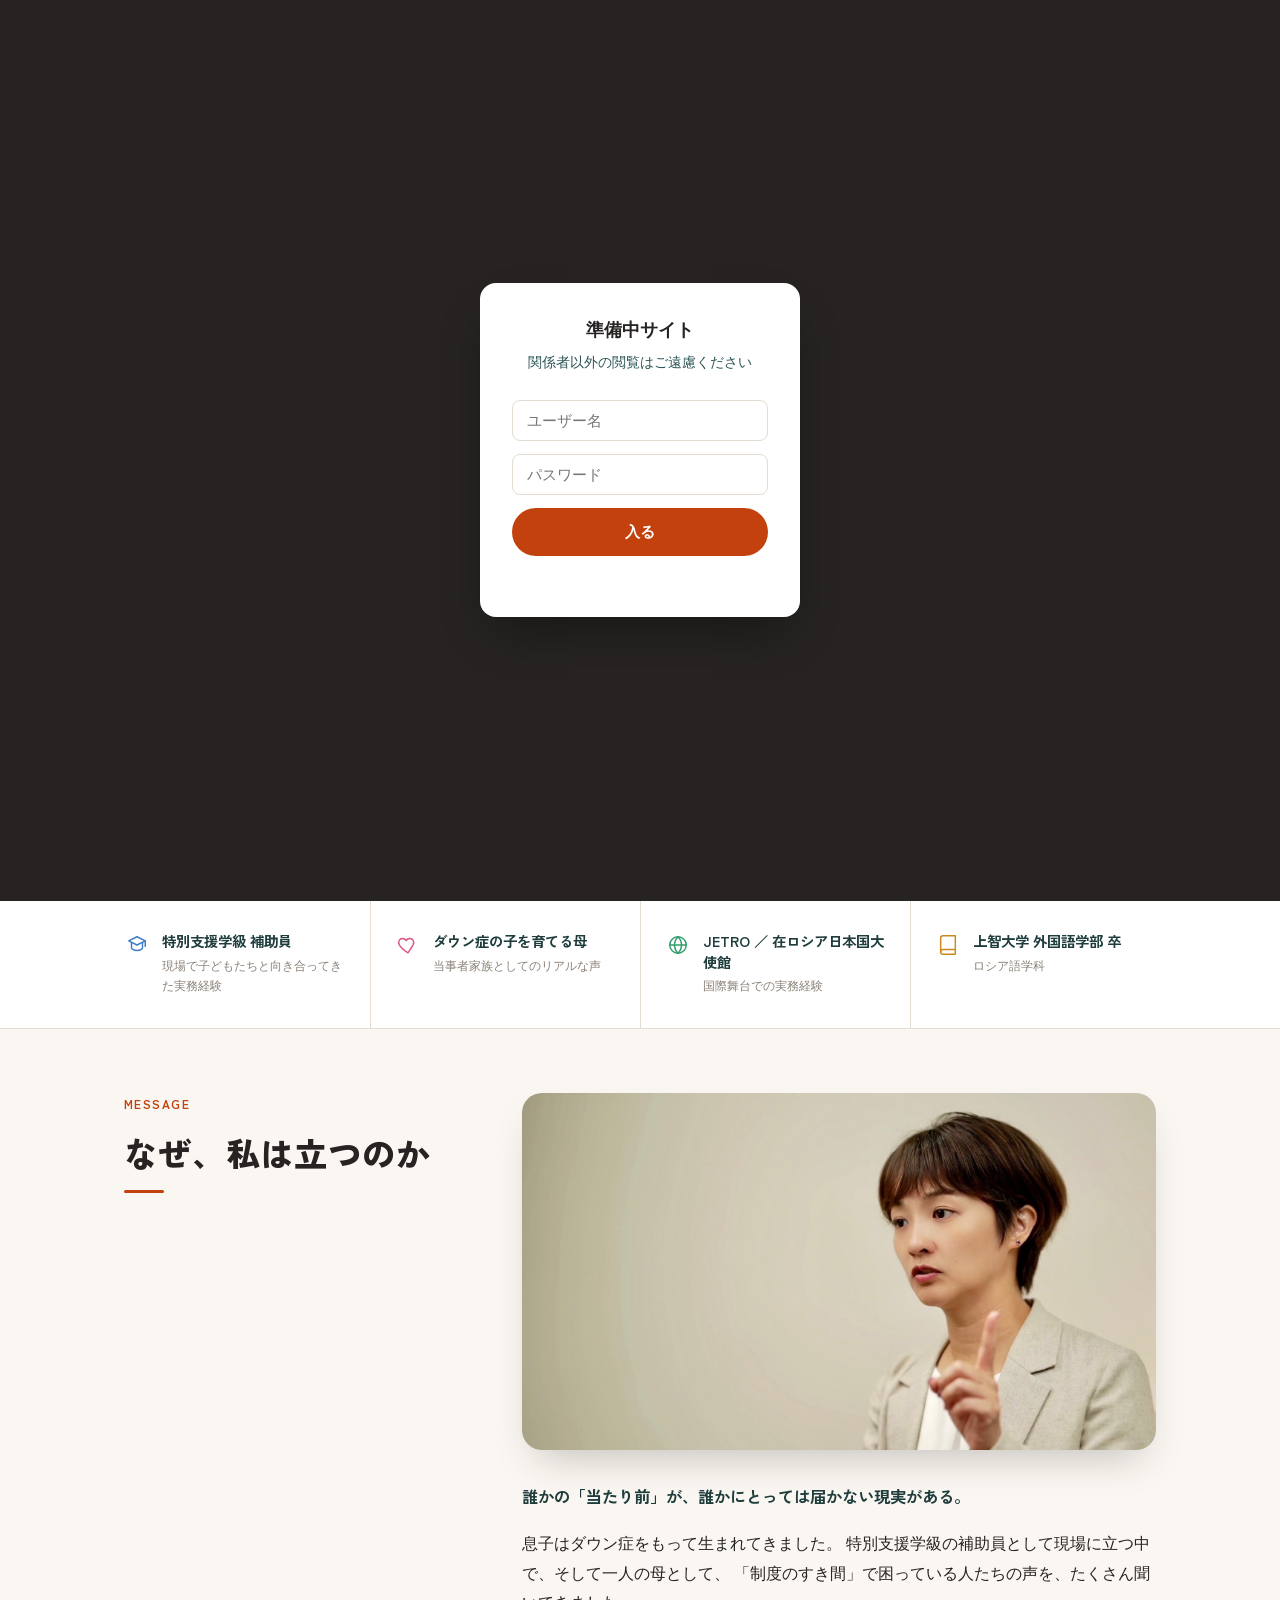
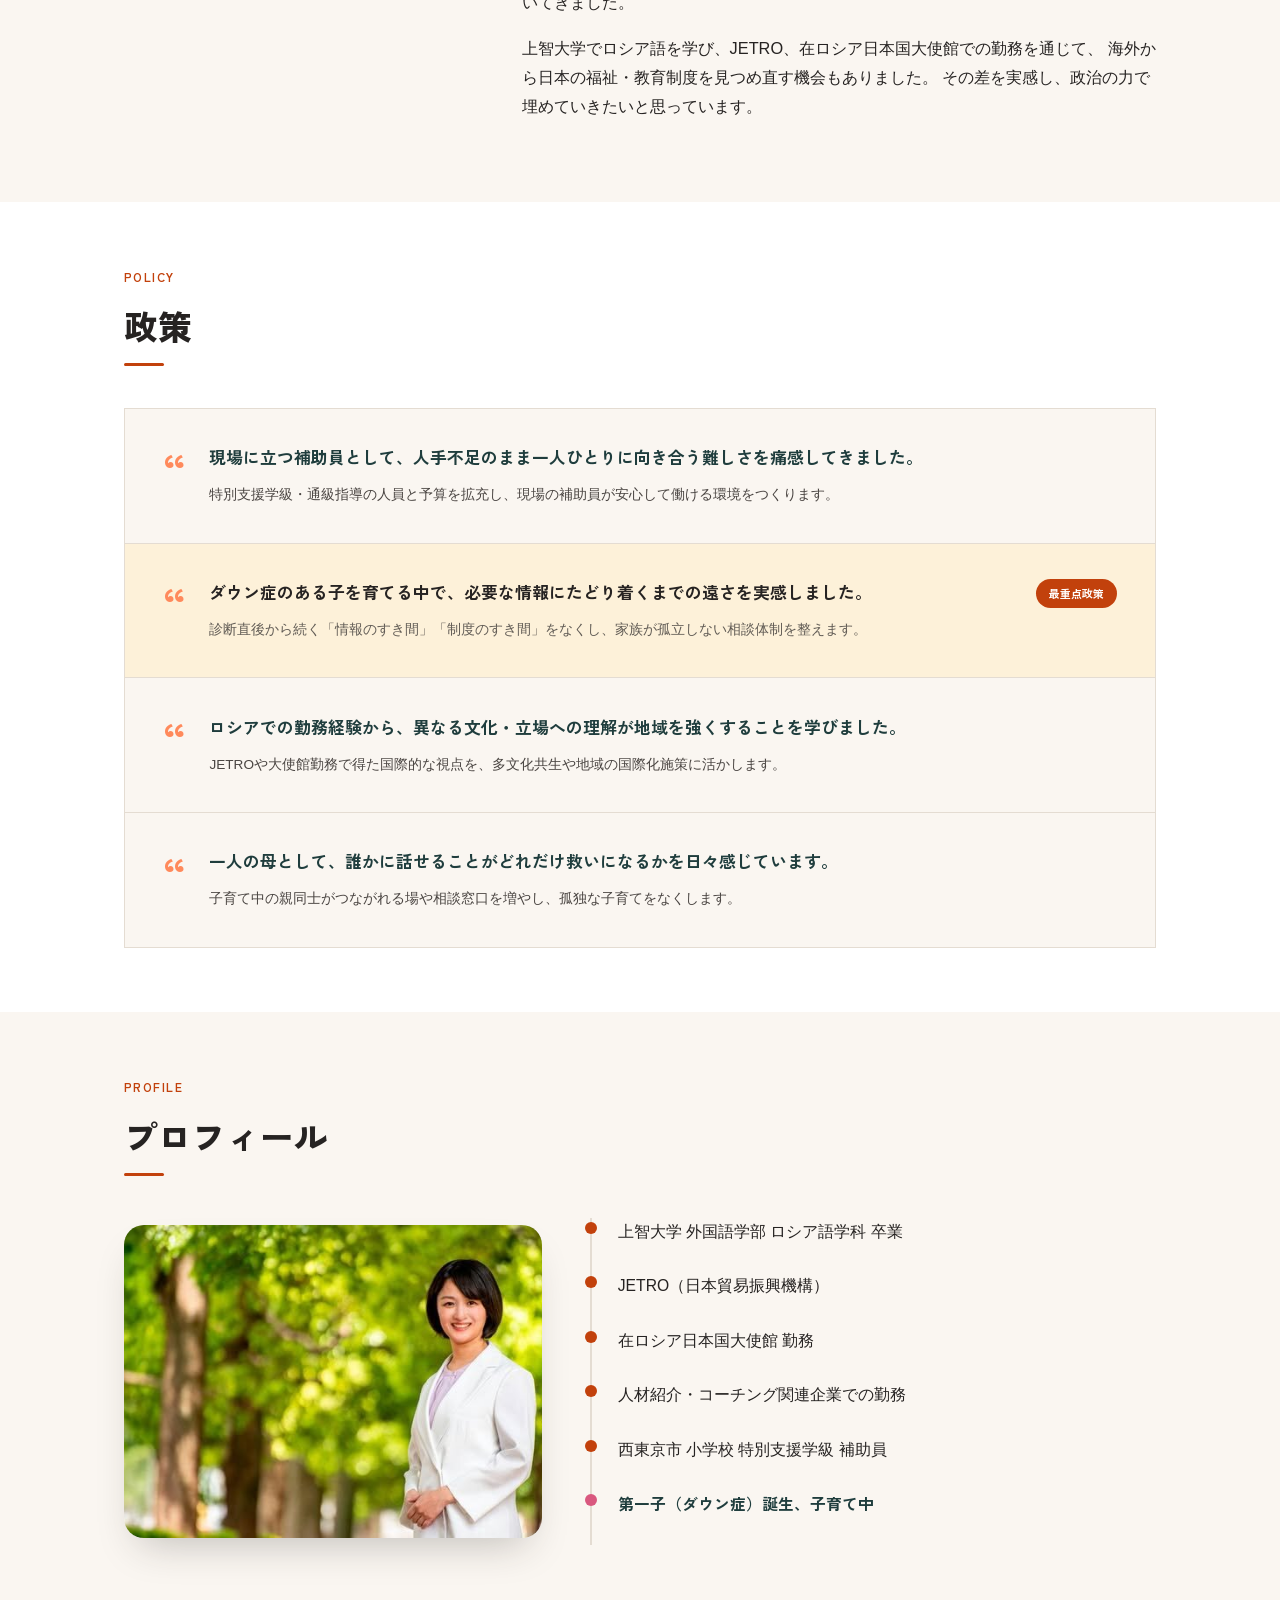
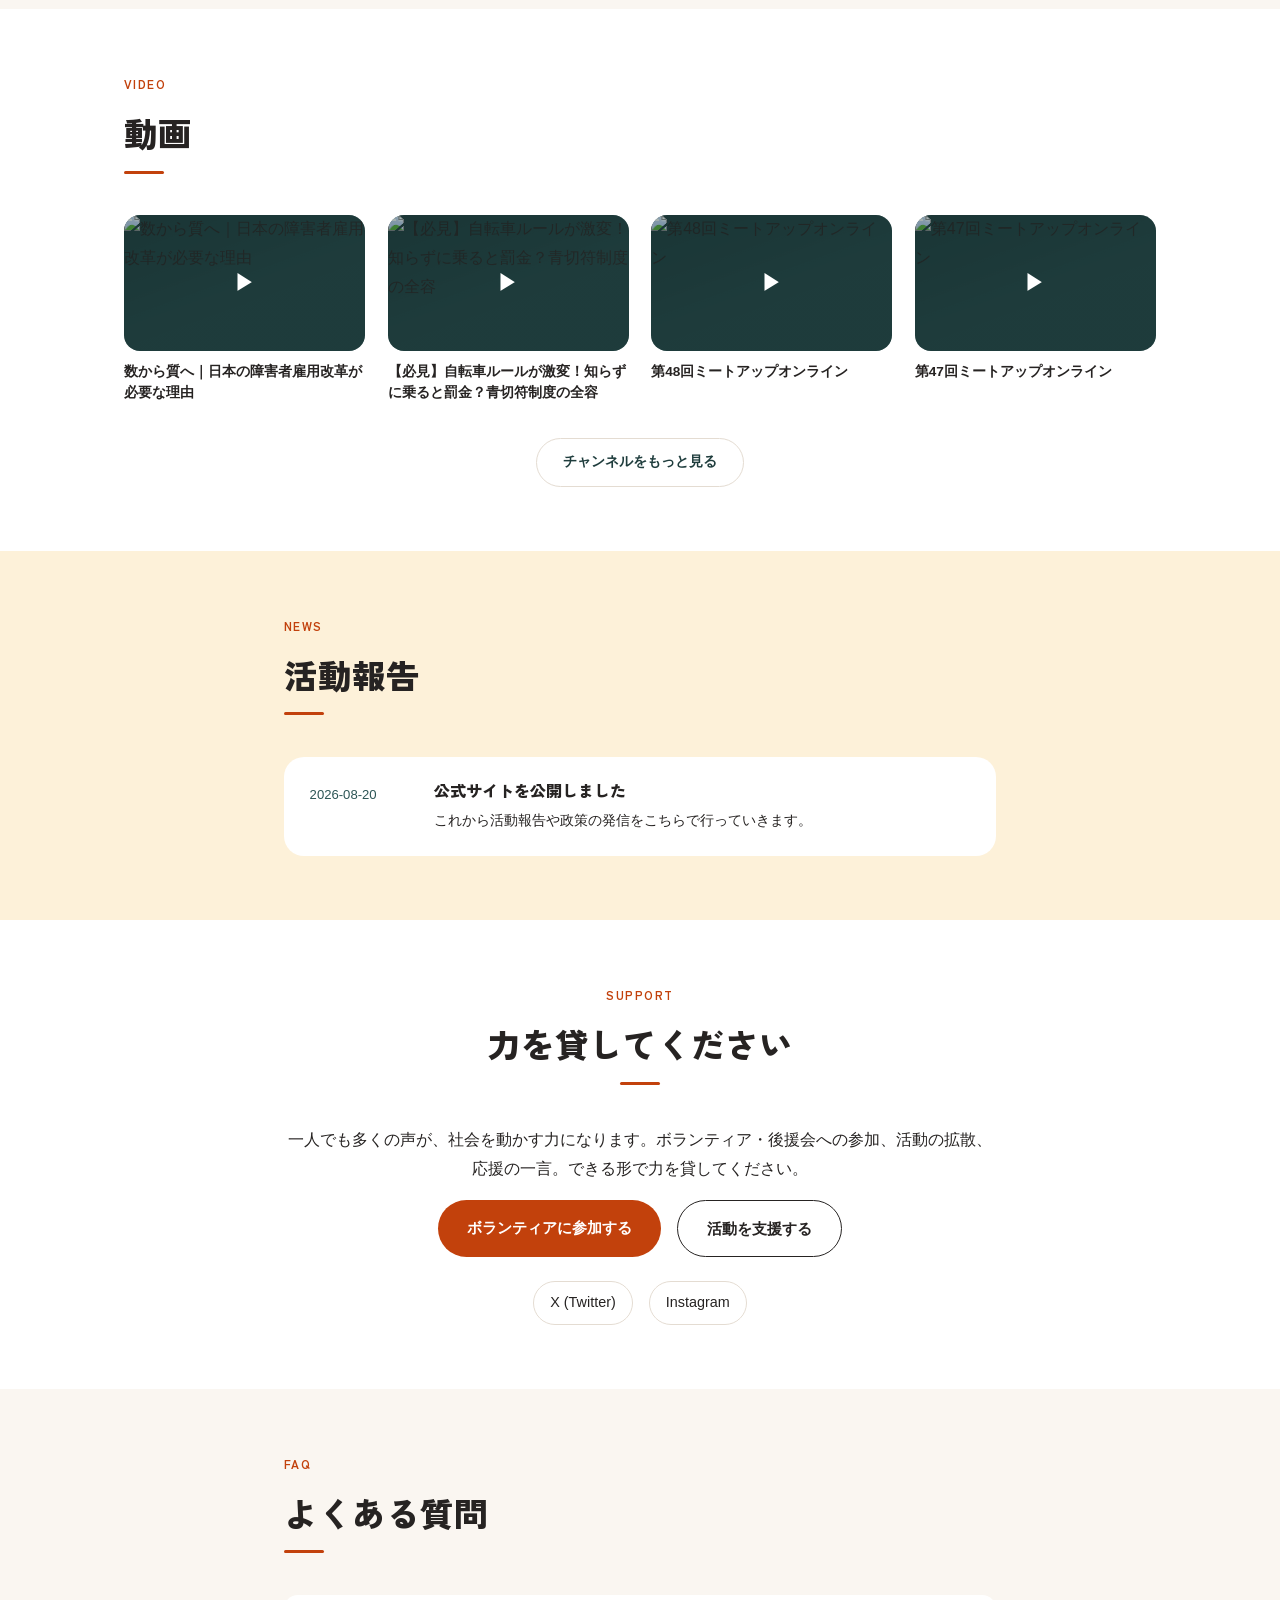
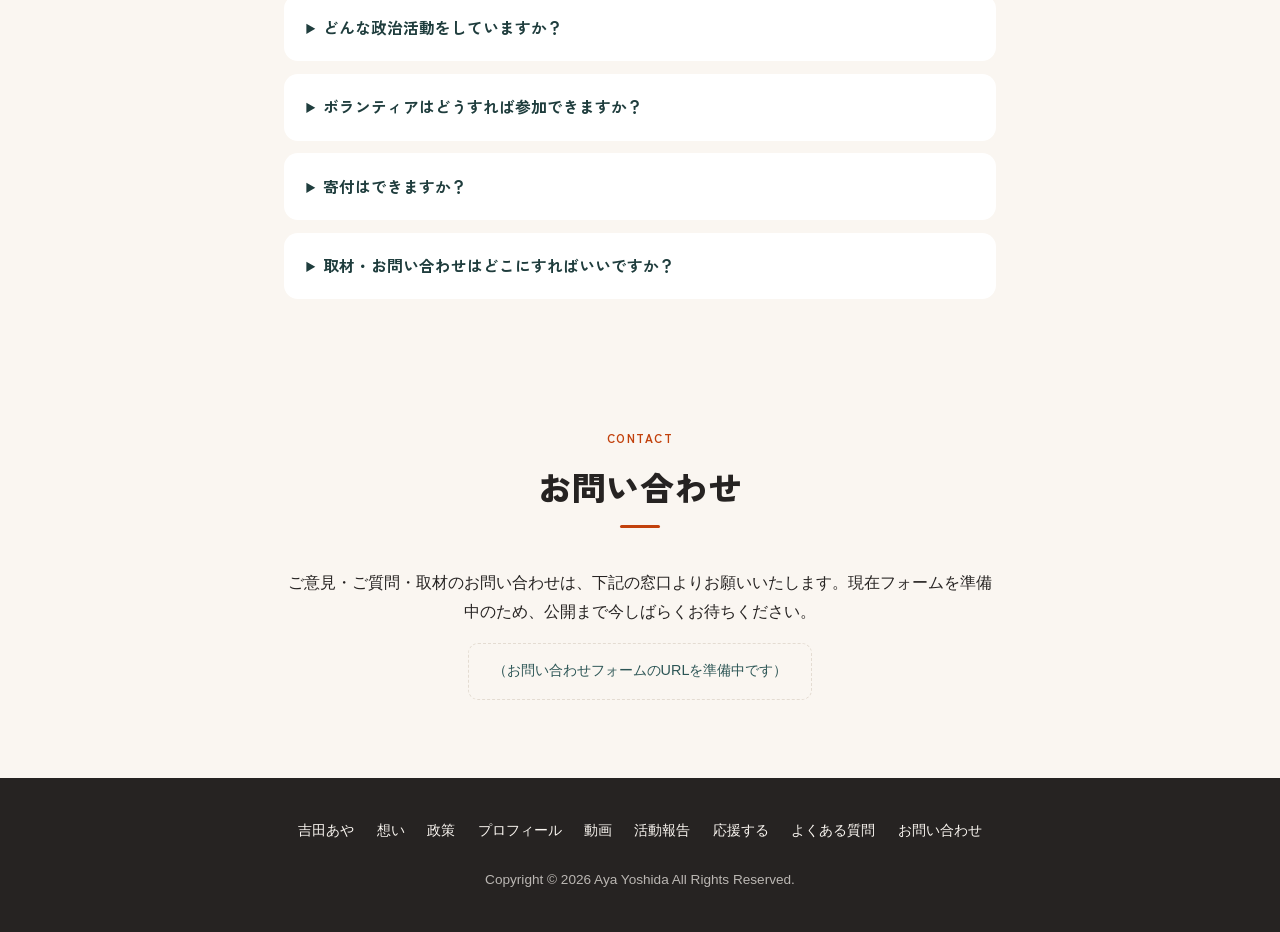
==== commit 3e85d9bb: "Deploy from ayayoshida-site@3cc42a148ee0904fd0e4a2f714626f543cc69528" ====
--- a/index.html
+++ b/index.html
@@ -7,25 +7,25 @@
 <a class=nav-cta href=#support>応援する</a>
 <a href=#faq>よくある質問</a>
 <a href=#contact>お問い合わせ</a></nav></div></header><main id=top><section class=hero><div class=hero-viewport><div class=hero-bg><img src=/images/hero-portrait.jpg alt="吉田 あや"></div><div class=hero-overlay><h1 class=hero-wordmark>吉田<br>あや<br></h1><div class=hero-text><p class=hero-name_en>Aya Yoshida</p><h2 class=hero-catch>誰も、<em>取り残さない。</em></h2><p class=hero-sub>特別支援教育の現場から、ダウン症のある子を育てる母として。</p><div class=hero-cta><a class="btn btn-primary" href=#policies>政策を見る</a>
-<a class="btn btn-secondary" href=#support>応援する</a></div></div></div></div><div class=badge-strip><div class=badge-strip-inner><div class=badge><div class=badge-icon><svg class="policy-icon-svg" viewBox="0 0 24 24" fill="none" stroke="currentColor" stroke-width="1.6" stroke-linecap="round" stroke-linejoin="round" aria-hidden="true"><path d="M12 3l9 4.5-9 4.5-9-4.5L12 3z"/><path d="M6 9.75V15c0 1.5 2.7 3 6 3s6-1.5 6-3V9.75"/><path d="M21 7.5v6"/></svg></div><div><p class=badge-text>特別支援学級 補助員</p><p class=badge-sub>現場で子どもたちと向き合ってきた実務経験</p></div></div><div class=badge><div class=badge-icon><svg class="policy-icon-svg" viewBox="0 0 24 24" fill="none" stroke="currentColor" stroke-width="1.6" stroke-linecap="round" stroke-linejoin="round" aria-hidden="true"><path d="M12 20.5s-7-4.35-9.5-8.7C.8 8.4 2.6 5 6 5c2 0 3.4 1.1 4 2.2.6-1.1 2-2.2 4-2.2 3.4.0 5.2 3.4 3.5 6.8C15 16.15 12 20.5 12 20.5z"/></svg></div><div><p class=badge-text>ダウン症の子を育てる母</p><p class=badge-sub>当事者家族としてのリアルな声</p></div></div><div class=badge><div class=badge-icon><svg class="policy-icon-svg" viewBox="0 0 24 24" fill="none" stroke="currentColor" stroke-width="1.6" stroke-linecap="round" stroke-linejoin="round" aria-hidden="true"><circle cx="12" cy="12" r="9"/><path d="M3 12h18"/><path d="M12 3c2.5 2.5 3.8 5.7 3.8 9s-1.3 6.5-3.8 9c-2.5-2.5-3.8-5.7-3.8-9S9.5 5.5 12 3z"/></svg></div><div><p class=badge-text>JETRO ／ 在ロシア日本大使館</p><p class=badge-sub>国際舞台での実務経験</p></div></div><div class=badge><div class=badge-icon><svg class="policy-icon-svg" viewBox="0 0 24 24" fill="none" stroke="currentColor" stroke-width="1.6" stroke-linecap="round" stroke-linejoin="round" aria-hidden="true"><path d="M4 19.5A2.5 2.5.0 016.5 17H20"/><path d="M6.5 2H20v20H6.5A2.5 2.5.0 014 19.5v-15A2.5 2.5.0 016.5 2z"/></svg></div><div><p class=badge-text>上智大学 外国語学部 卒</p><p class=badge-sub>ロシア語専攻</p></div></div></div></div></section><section id=message class=message><div class=section-inner><div class=message-layout><div class=message-heading><span class=eyebrow>MESSAGE</span><h2>なぜ、私は立つのか</h2></div><div class=message-body><div class=message-photo><img src=/images/message-portrait.jpg alt="吉田 あや"></div><p class=message-lead>誰かの「当たり前」が、誰かにとっては届かない現実がある。</p><p>息子はダウン症をもって生まれてきました。
+<a class="btn btn-secondary" href=#support>応援する</a></div></div></div></div><div class=badge-strip><div class=badge-strip-inner><div class=badge><div class=badge-icon><svg class="policy-icon-svg" viewBox="0 0 24 24" fill="none" stroke="currentColor" stroke-width="1.6" stroke-linecap="round" stroke-linejoin="round" aria-hidden="true"><path d="M12 3l9 4.5-9 4.5-9-4.5L12 3z"/><path d="M6 9.75V15c0 1.5 2.7 3 6 3s6-1.5 6-3V9.75"/><path d="M21 7.5v6"/></svg></div><div><p class=badge-text>特別支援学級 補助員</p><p class=badge-sub>現場で子どもたちと向き合ってきた実務経験</p></div></div><div class=badge><div class=badge-icon><svg class="policy-icon-svg" viewBox="0 0 24 24" fill="none" stroke="currentColor" stroke-width="1.6" stroke-linecap="round" stroke-linejoin="round" aria-hidden="true"><path d="M12 20.5s-7-4.35-9.5-8.7C.8 8.4 2.6 5 6 5c2 0 3.4 1.1 4 2.2.6-1.1 2-2.2 4-2.2 3.4.0 5.2 3.4 3.5 6.8C15 16.15 12 20.5 12 20.5z"/></svg></div><div><p class=badge-text>ダウン症の子を育てる母</p><p class=badge-sub>当事者家族としてのリアルな声</p></div></div><div class=badge><div class=badge-icon><svg class="policy-icon-svg" viewBox="0 0 24 24" fill="none" stroke="currentColor" stroke-width="1.6" stroke-linecap="round" stroke-linejoin="round" aria-hidden="true"><circle cx="12" cy="12" r="9"/><path d="M3 12h18"/><path d="M12 3c2.5 2.5 3.8 5.7 3.8 9s-1.3 6.5-3.8 9c-2.5-2.5-3.8-5.7-3.8-9S9.5 5.5 12 3z"/></svg></div><div><p class=badge-text>JETRO ／ 在ロシア日本国大使館</p><p class=badge-sub>国際舞台での実務経験</p></div></div><div class=badge><div class=badge-icon><svg class="policy-icon-svg" viewBox="0 0 24 24" fill="none" stroke="currentColor" stroke-width="1.6" stroke-linecap="round" stroke-linejoin="round" aria-hidden="true"><path d="M4 19.5A2.5 2.5.0 016.5 17H20"/><path d="M6.5 2H20v20H6.5A2.5 2.5.0 014 19.5v-15A2.5 2.5.0 016.5 2z"/></svg></div><div><p class=badge-text>上智大学 外国語学部 卒</p><p class=badge-sub>ロシア語学科</p></div></div></div></div></section><section id=message class=message><div class=section-inner><div class=message-layout><div class=message-heading><span class=eyebrow>MESSAGE</span><h2>なぜ、私は立つのか</h2></div><div class=message-body><div class=message-photo><img src=/images/message-portrait.jpg alt="吉田 あや"></div><p class=message-lead>誰かの「当たり前」が、誰かにとっては届かない現実がある。</p><p>息子はダウン症をもって生まれてきました。
 特別支援学級の補助員として現場に立つ中で、そして一人の母として、
 「制度のすき間」で困っている人たちの声を、たくさん聞いてきました。</p><p>上智大学でロシア語を学び、JETRO、在ロシア日本国大使館での勤務を通じて、
 海外から日本の福祉・教育制度を見つめ直す機会もありました。
-その差を、政治の力で埋めていきたいと思っています。</p></div></div></div></section><section id=policies class=policies><div class=section-inner><span class=eyebrow>POLICY</span><h2>政策</h2><div class=policy-list><div class=policy-row><span class=policy-quote>&ldquo;</span><div class=policy-row-body><h3>現場に立つ補助員として、人手不足のまま一人ひとりに向き合う難しさを痛感してきました。</h3><p>特別支援学級・通級指導の人員と予算を拡充し、現場の補助員が安心して働ける環境をつくります。</p></div></div><div class="policy-row policy-row-featured"><span class=policy-quote>&ldquo;</span><div class=policy-row-body><h3>ダウン症のある子を育てる中で、必要な情報にたどり着くまでの遠さを実感しました。</h3><p>診断直後から続く「情報のすき間」「制度のすき間」をなくし、家族が孤立しない相談体制を整えます。</p></div><span class=policy-badge>最重点政策</span></div><div class=policy-row><span class=policy-quote>&ldquo;</span><div class=policy-row-body><h3>ロシアでの勤務経験から、異なる文化・立場への理解が地域を強くすることを学びました。</h3><p>JETROや大使館勤務で得た国際的な視点を、多文化共生や地域の国際化施策に活かします。</p></div></div><div class=policy-row><span class=policy-quote>&ldquo;</span><div class=policy-row-body><h3>一人の母として、誰かに話せることがどれだけ救いになるかを日々感じています。</h3><p>子育て中の親同士がつながれる場や相談窓口を増やし、孤独な子育てをなくします。</p></div></div></div></div></section><section id=profile class=profile><div class="section-inner narrow"><span class=eyebrow>PROFILE</span><h2>プロフィール</h2><ul class=timeline><li class="timeline-item timeline-language"><span class=timeline-dot></span>
+その差を実感し、政治の力で埋めていきたいと思っています。</p></div></div></div></section><section id=policies class=policies><div class=section-inner><span class=eyebrow>POLICY</span><h2>政策</h2><div class=policy-list><div class=policy-row><span class=policy-quote>&ldquo;</span><div class=policy-row-body><h3>現場に立つ補助員として、人手不足のまま一人ひとりに向き合う難しさを痛感してきました。</h3><p>特別支援学級・通級指導の人員と予算を拡充し、現場の補助員が安心して働ける環境をつくります。</p></div></div><div class="policy-row policy-row-featured"><span class=policy-quote>&ldquo;</span><div class=policy-row-body><h3>ダウン症のある子を育てる中で、必要な情報にたどり着くまでの遠さを実感しました。</h3><p>診断直後から続く「情報のすき間」「制度のすき間」をなくし、家族が孤立しない相談体制を整えます。</p></div><span class=policy-badge>最重点政策</span></div><div class=policy-row><span class=policy-quote>&ldquo;</span><div class=policy-row-body><h3>ロシアでの勤務経験から、異なる文化・立場への理解が地域を強くすることを学びました。</h3><p>JETROや大使館勤務で得た国際的な視点を、多文化共生や地域の国際化施策に活かします。</p></div></div><div class=policy-row><span class=policy-quote>&ldquo;</span><div class=policy-row-body><h3>一人の母として、誰かに話せることがどれだけ救いになるかを日々感じています。</h3><p>子育て中の親同士がつながれる場や相談窓口を増やし、孤独な子育てをなくします。</p></div></div></div></div></section><section id=profile class=profile><div class=section-inner><span class=eyebrow>PROFILE</span><h2>プロフィール</h2><div class=profile-layout><div class=profile-photo><img src=/images/hero-banner.jpg alt="吉田 あや"></div><ul class=timeline><li class="timeline-item timeline-language"><span class=timeline-dot></span>
 <span class=timeline-label>上智大学 外国語学部 ロシア語学科 卒業</span></li><li class="timeline-item timeline-career"><span class=timeline-dot></span>
 <span class=timeline-label>JETRO（日本貿易振興機構）</span></li><li class="timeline-item timeline-career"><span class=timeline-dot></span>
 <span class=timeline-label>在ロシア日本国大使館 勤務</span></li><li class="timeline-item timeline-career"><span class=timeline-dot></span>
 <span class=timeline-label>人材紹介・コーチング関連企業での勤務</span></li><li class="timeline-item timeline-career"><span class=timeline-dot></span>
 <span class=timeline-label>西東京市 小学校 特別支援学級 補助員</span></li><li class="timeline-item timeline-life"><span class=timeline-dot></span>
-<span class=timeline-label>第一子（ダウン症）誕生、子育て中</span></li></ul></div></section><section id=videos class=videos><div class=section-inner><span class=eyebrow>VIDEO</span><h2>動画</h2><div class=video-grid><a class=video-card href="https://www.youtube.com/watch?v=LQXQvb3hqlo" target=_blank rel=noopener><div class=video-thumb><img src=https://i.ytimg.com/vi/LQXQvb3hqlo/hqdefault.jpg alt=数から質へ｜日本の障害者雇用改革が必要な理由 loading=lazy>
+<span class=timeline-label>第一子（ダウン症）誕生、子育て中</span></li></ul></div></div></section><section id=videos class=videos><div class=section-inner><span class=eyebrow>VIDEO</span><h2>動画</h2><div class=video-grid><a class=video-card href="https://www.youtube.com/watch?v=LQXQvb3hqlo" target=_blank rel=noopener><div class=video-thumb><img src=https://i.ytimg.com/vi/LQXQvb3hqlo/hqdefault.jpg alt=数から質へ｜日本の障害者雇用改革が必要な理由 loading=lazy>
 <span class=video-play>▶</span></div><p class=video-title>数から質へ｜日本の障害者雇用改革が必要な理由</p></a><a class=video-card href="https://www.youtube.com/watch?v=270XlHAviAI" target=_blank rel=noopener><div class=video-thumb><img src=https://i.ytimg.com/vi/270XlHAviAI/hqdefault.jpg alt=【必見】自転車ルールが激変！知らずに乗ると罰金？青切符制度の全容 loading=lazy>
 <span class=video-play>▶</span></div><p class=video-title>【必見】自転車ルールが激変！知らずに乗ると罰金？青切符制度の全容</p></a><a class=video-card href="https://www.youtube.com/watch?v=w4m9ZCKS8ik" target=_blank rel=noopener><div class=video-thumb><img src=https://i.ytimg.com/vi/w4m9ZCKS8ik/hqdefault.jpg alt=第48回ミートアップオンライン loading=lazy>
 <span class=video-play>▶</span></div><p class=video-title>第48回ミートアップオンライン</p></a><a class=video-card href="https://www.youtube.com/watch?v=IlJ7I_EPULQ" target=_blank rel=noopener><div class=video-thumb><img src=https://i.ytimg.com/vi/IlJ7I_EPULQ/hqdefault.jpg alt=第47回ミートアップオンライン loading=lazy>
-<span class=video-play>▶</span></div><p class=video-title>第47回ミートアップオンライン</p></a></div><div class=video-more><a class="btn btn-secondary-alt" href=https://www.youtube.com/@ayayoshida0302 target=_blank rel=noopener>チャンネルをもっと見る</a></div></div></section><section id=news class=news><div class="section-inner narrow"><span class=eyebrow>NEWS</span><h2>活動報告</h2><div class=news-card><ul class=news-list><li class=news-item><time class=news-date>2026-08-20</time><div class=news-body><h3>公式サイトを公開しました</h3><p>これから活動報告や政策の発信をこちらで行っていきます。</p></div></li></ul></div></div></section><section id=support class=support><div class="section-inner narrow"><span class="eyebrow eyebrow-on-dark">SUPPORT</span><h2>力を貸してください</h2><p>一人でも多くの声が、社会を動かす力になります。ボランティア・後援会への参加、活動の拡散、応援の一言。できる形で力を貸してください。</p><div class=support-cta><a class="btn btn-primary" href=#contact-volunteer>ボランティアに参加する</a>
+<span class=video-play>▶</span></div><p class=video-title>第47回ミートアップオンライン</p></a></div><div class=video-more><a class="btn btn-secondary-alt" href=https://www.youtube.com/@ayayoshida0302 target=_blank rel=noopener>チャンネルをもっと見る</a></div></div></section><section id=news class=news><div class="section-inner narrow"><span class=eyebrow>NEWS</span><h2>活動報告</h2><div class=news-card><ul class=news-list><li class=news-item><time class=news-date>2026-08-20</time><div class=news-body><h3>公式サイトを公開しました</h3><p>これから活動報告や政策の発信をこちらで行っていきます。</p></div></li></ul></div></div></section><section id=support class=support><div class="section-inner narrow"><span class=eyebrow>SUPPORT</span><h2>力を貸してください</h2><p>一人でも多くの声が、社会を動かす力になります。ボランティア・後援会への参加、活動の拡散、応援の一言。できる形で力を貸してください。</p><div class=support-cta><a class="btn btn-primary" href=#contact-volunteer>ボランティアに参加する</a>
 <a class="btn btn-secondary" href=#contact-donate>活動を支援する</a></div><div class=sns-links><a class=sns-link href=https://x.com/ayayoshida03 target=_blank rel=noopener>X (Twitter)</a>
-<a class=sns-link href=https://www.instagram.com/ayayoshida03/ target=_blank rel=noopener>Instagram</a></div></div></section><section id=faq class=faq><div class="section-inner narrow"><span class=eyebrow>FAQ</span><h2>よくある質問</h2><div class=faq-list><details class=faq-item><summary>どんな政治活動をしていますか？</summary><p>特別支援教育・障害児家庭支援・子育て支援を中心に活動しています。詳しくは「政策」セクションをご覧ください。</p></details><details class=faq-item><summary>ボランティアはどうすれば参加できますか？</summary><p>「応援する」セクションのボランティアフォームよりお申し込みください。できる範囲での参加で構いません。</p></details><details class=faq-item><summary>寄付はできますか？</summary><p>政治資金規正法に基づき、適切な方法での寄付受付を準備中です。詳細が決まり次第、こちらに掲載します。</p></details><details class=faq-item><summary>取材・お問い合わせはどこにすればいいですか？</summary><p>ページ下部のお問い合わせフォームより、ご用件をお送りください。</p></details></div></div></section><section id=contact class=contact><div class="section-inner narrow"><span id=contact-volunteer class=anchor-offset></span>
+<a class=sns-link href=https://www.instagram.com/ayayoshida03/ target=_blank rel=noopener>Instagram</a></div></div></section><section id=faq class=faq><div class="section-inner narrow"><span class=eyebrow>FAQ</span><h2>よくある質問</h2><div class=faq-list><details class=faq-item><summary>どんな政治活動をしていますか？</summary><p>特別支援教育・障害児家庭支援・子育て支援を中心に活動しています。詳しくは「政策」セクションをご覧ください。</p></details><details class=faq-item><summary>ボランティアはどうすれば参加できますか？</summary><p>「応援する」セクションのお問い合わせ窓口よりお申し込みください。フォームは準備中のため、公開まで今しばらくお待ちください。できる範囲での参加で構いません。</p></details><details class=faq-item><summary>寄付はできますか？</summary><p>政治資金規正法に基づき、適切な方法での寄付受付を準備中です。詳細が決まり次第、こちらに掲載します。</p></details><details class=faq-item><summary>取材・お問い合わせはどこにすればいいですか？</summary><p>ページ下部のお問い合わせ窓口より、ご用件をお送りください。フォームは準備中のため、公開まで今しばらくお待ちください。</p></details></div></div></section><section id=contact class=contact><div class="section-inner narrow"><span id=contact-volunteer class=anchor-offset></span>
 <span id=contact-donate class=anchor-offset></span>
-<span class=eyebrow>CONTACT</span><h2>お問い合わせ</h2><p>ご意見・ご質問・取材のお問い合わせは、下記フォームよりお願いいたします。</p><p class=contact-placeholder>（お問い合わせフォームのURLを準備中です）</p></div></section></main><footer class=site-footer><nav class=footer-links><a href=#top>吉田あや</a>
+<span class=eyebrow>CONTACT</span><h2>お問い合わせ</h2><p>ご意見・ご質問・取材のお問い合わせは、下記の窓口よりお願いいたします。現在フォームを準備中のため、公開まで今しばらくお待ちください。</p><p class=contact-placeholder>（お問い合わせフォームのURLを準備中です）</p></div></section></main><footer class=site-footer><nav class=footer-links><a href=#top>吉田あや</a>
 <a href=#message>想い</a>
 <a href=#policies>政策</a>
 <a href=#profile>プロフィール</a>
@@ -33,4 +33,4 @@
 <a href=#news>活動報告</a>
 <a href=#support>応援する</a>
 <a href=#faq>よくある質問</a>
-<a href=#contact>お問い合わせ</a></nav><p>発行責任者：吉田あや</p><p class=footer-note>本サイトは政治活動用ウェブサイトです。</p></footer><script src=/js/main.js></script></body></html>+<a href=#contact>お問い合わせ</a></nav><p class=footer-note>Copyright &copy; 2026 Aya Yoshida All Rights Reserved.</p></footer><script src=/js/main.js></script></body></html>
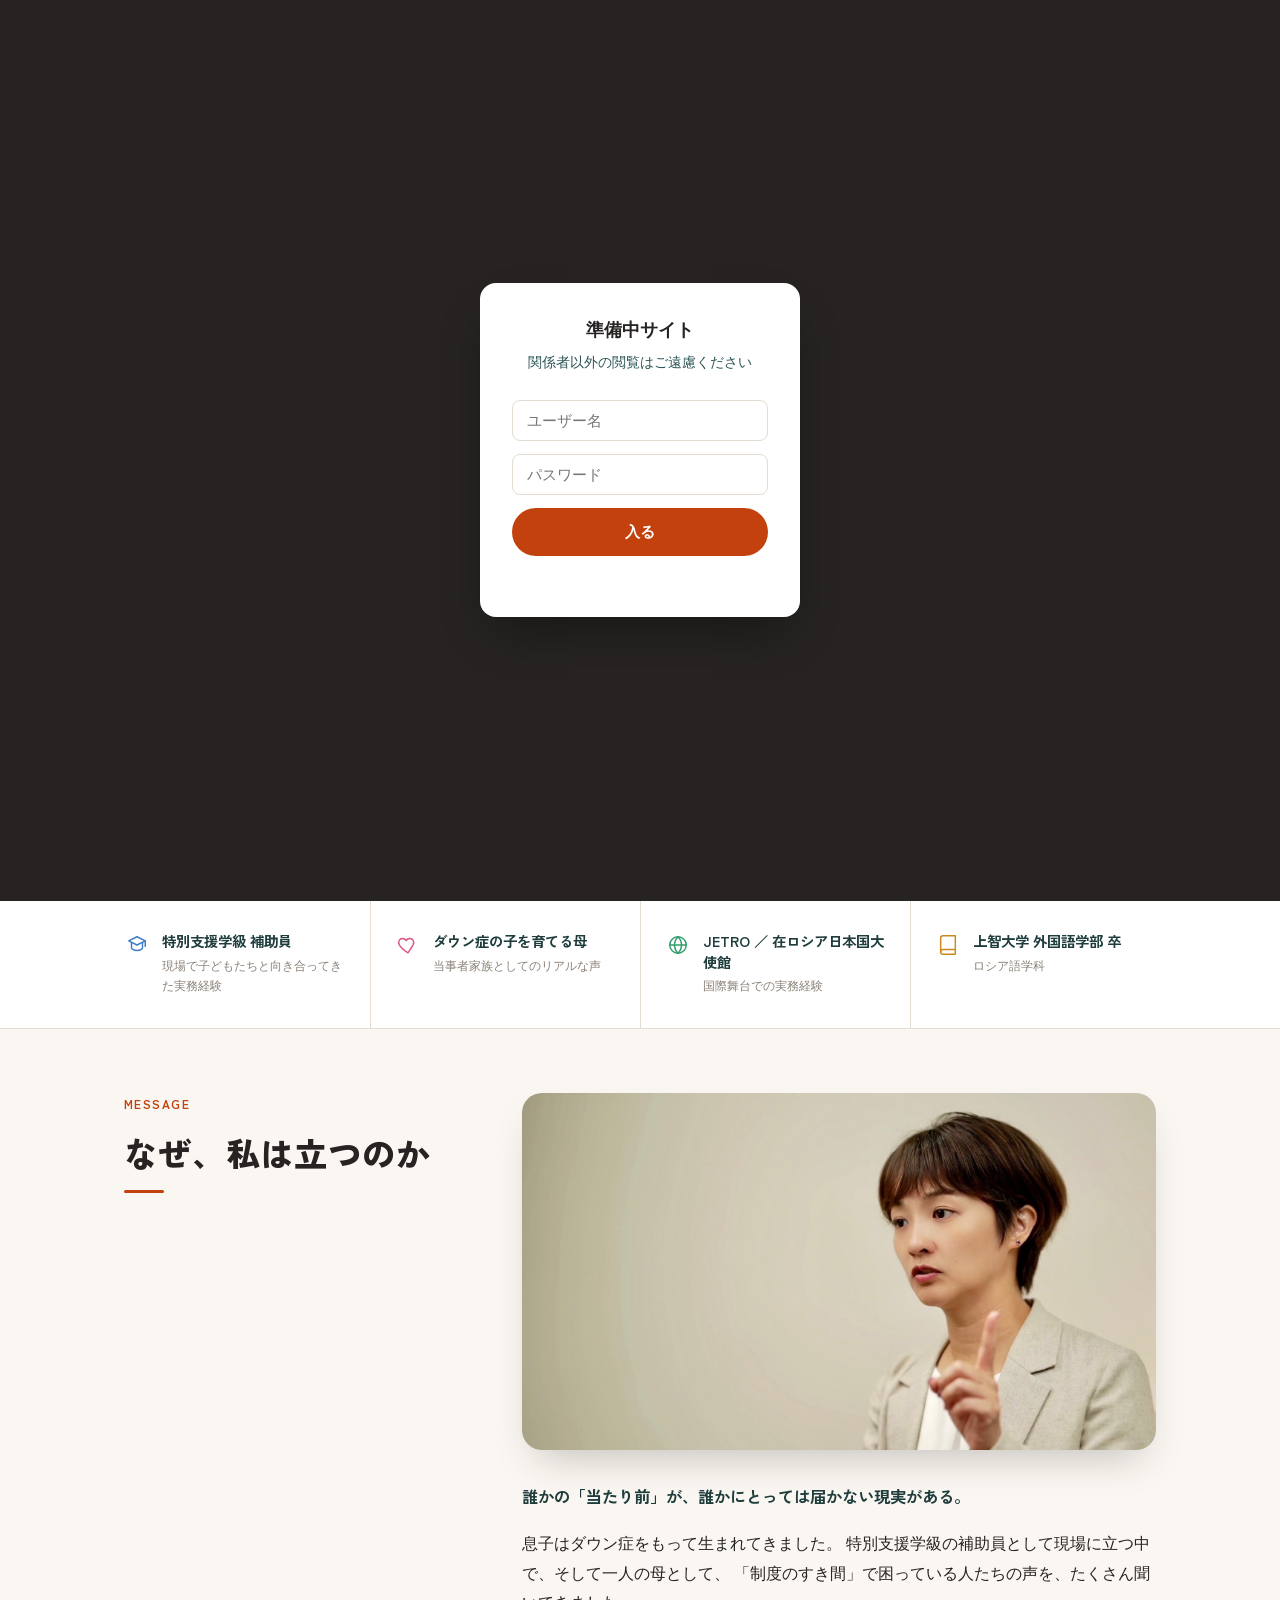
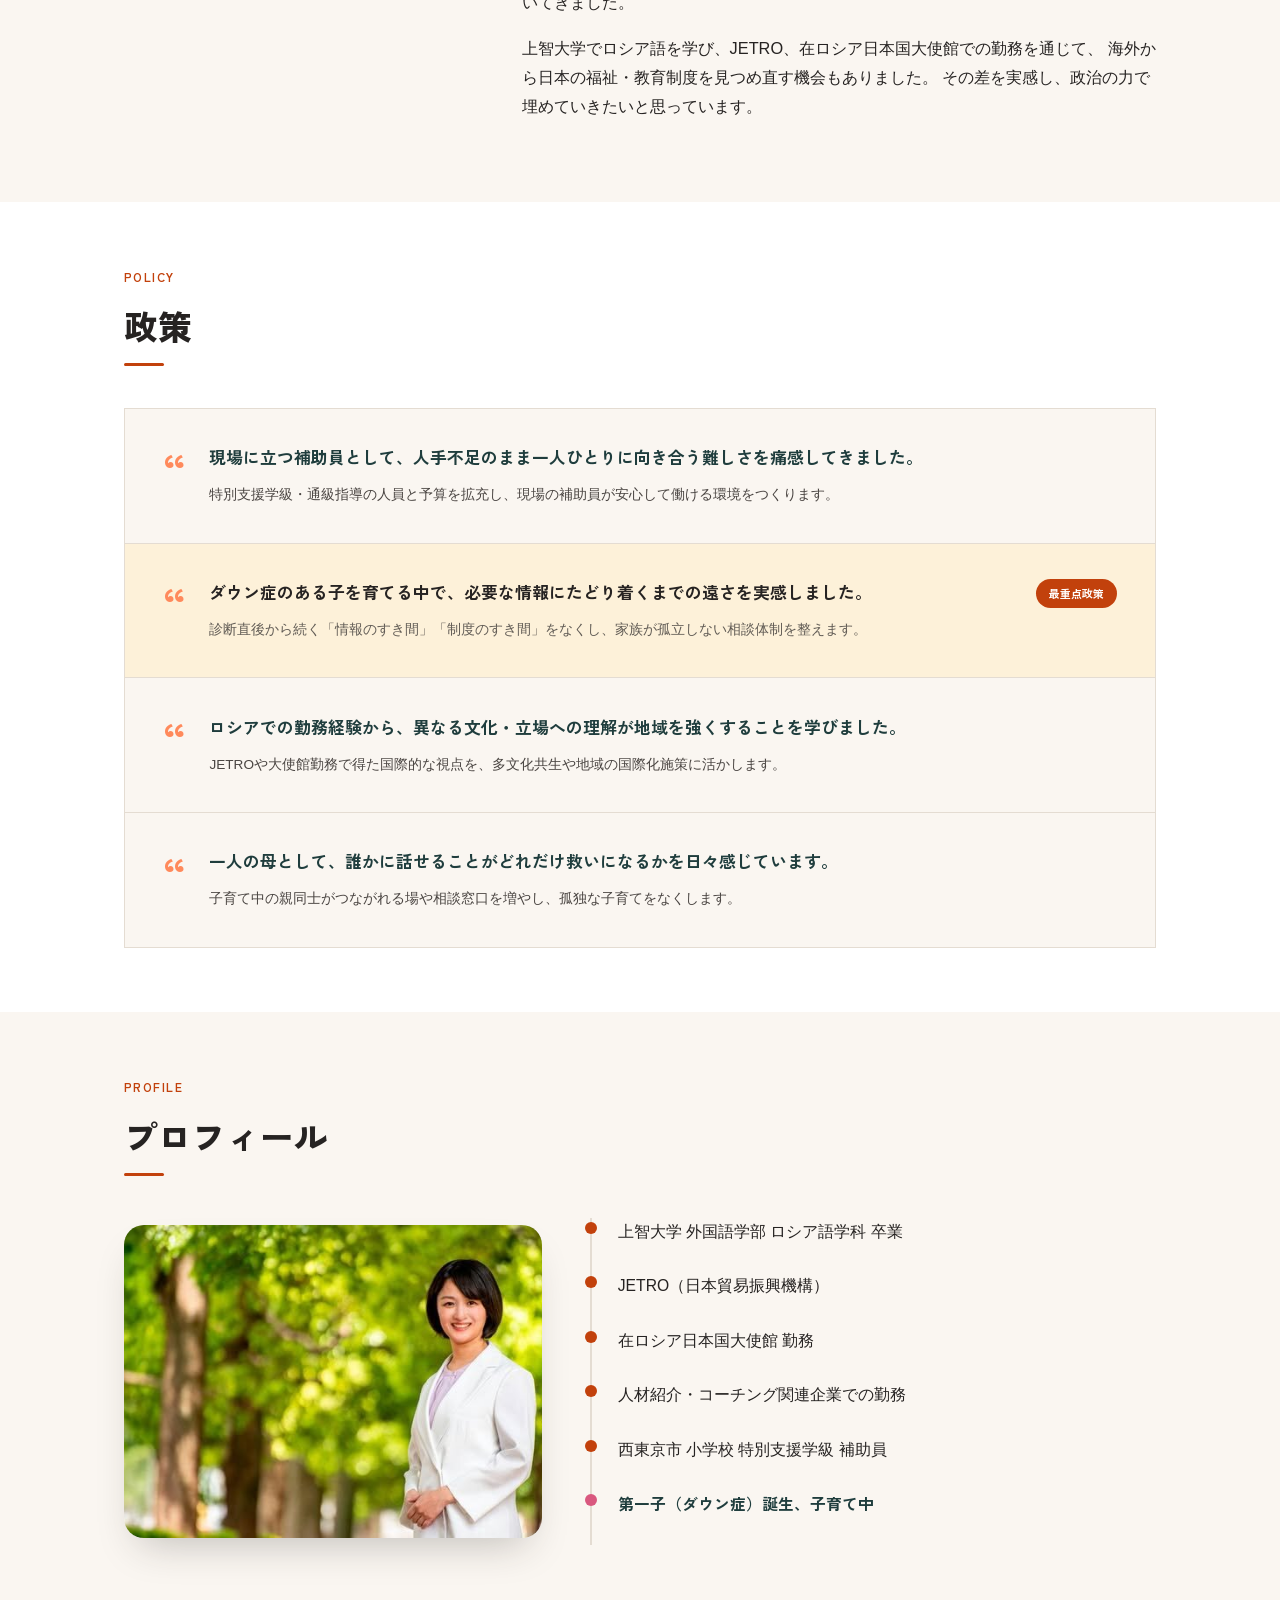
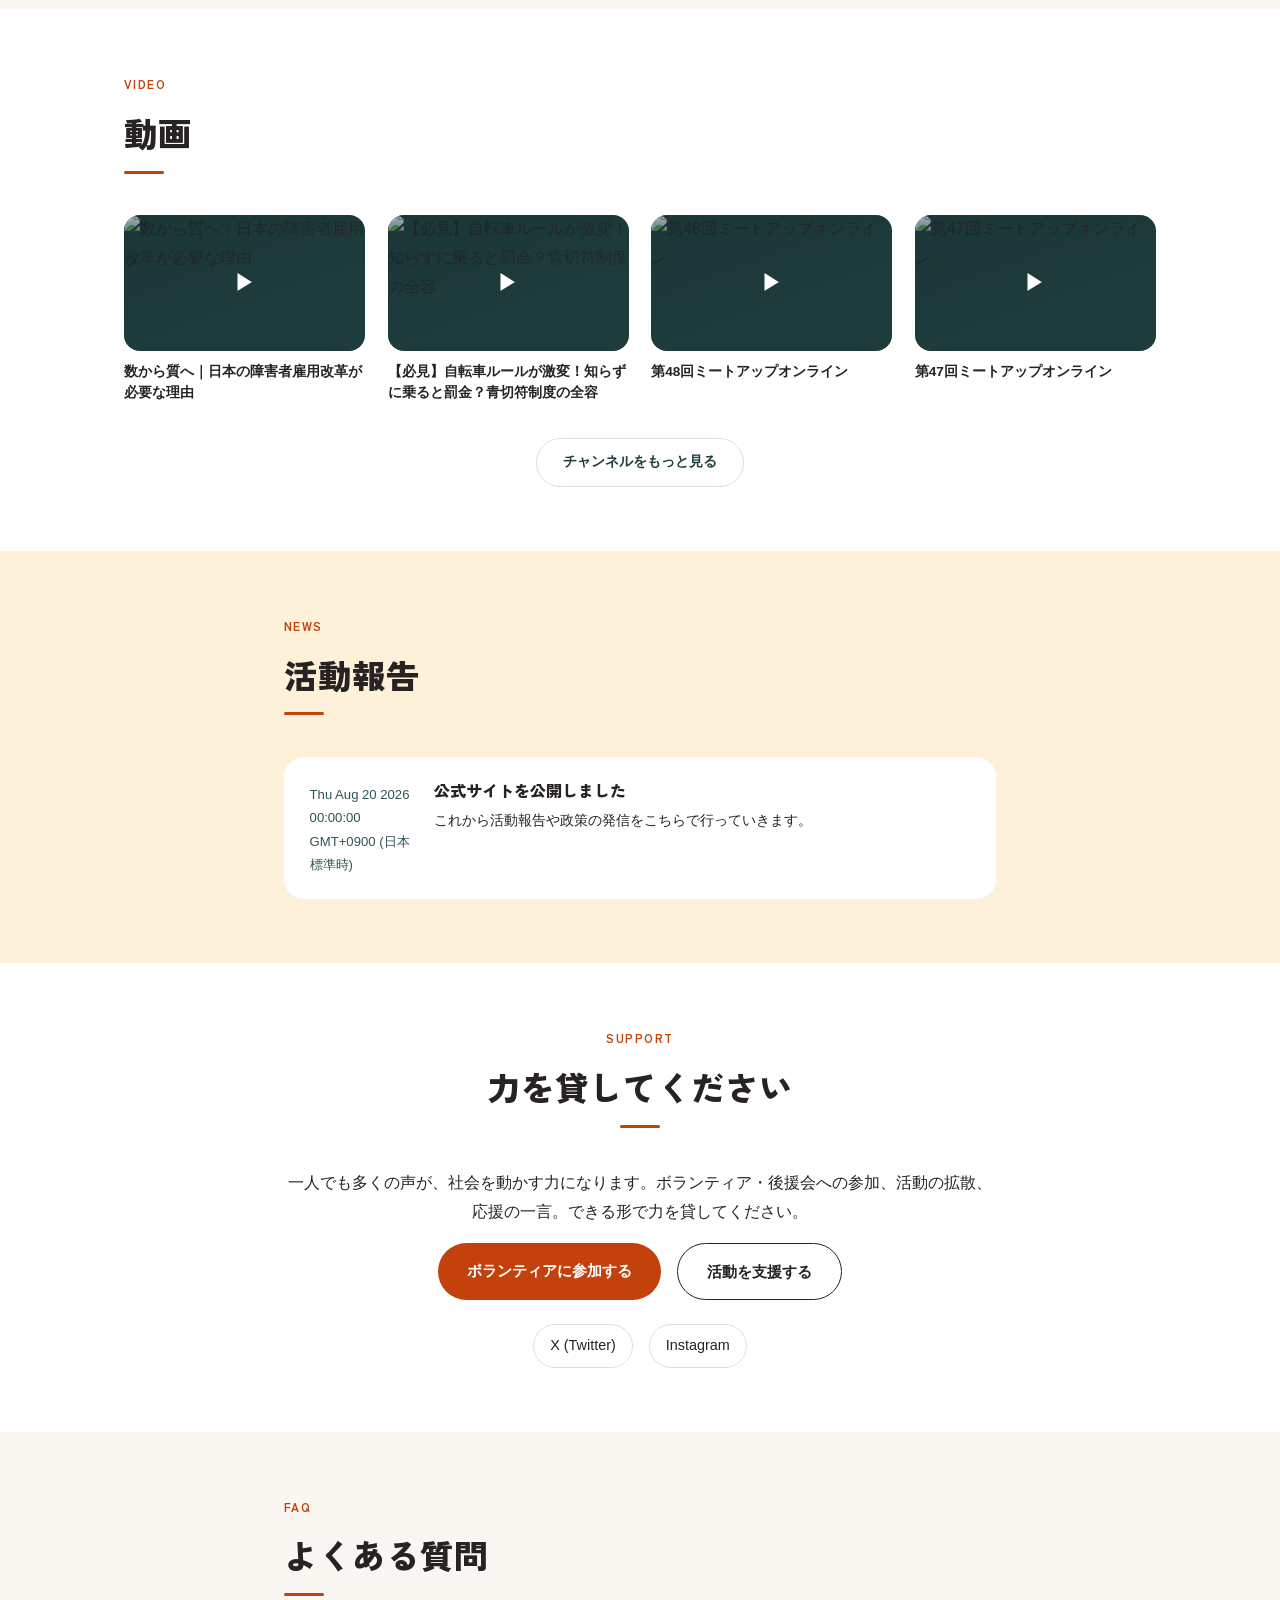
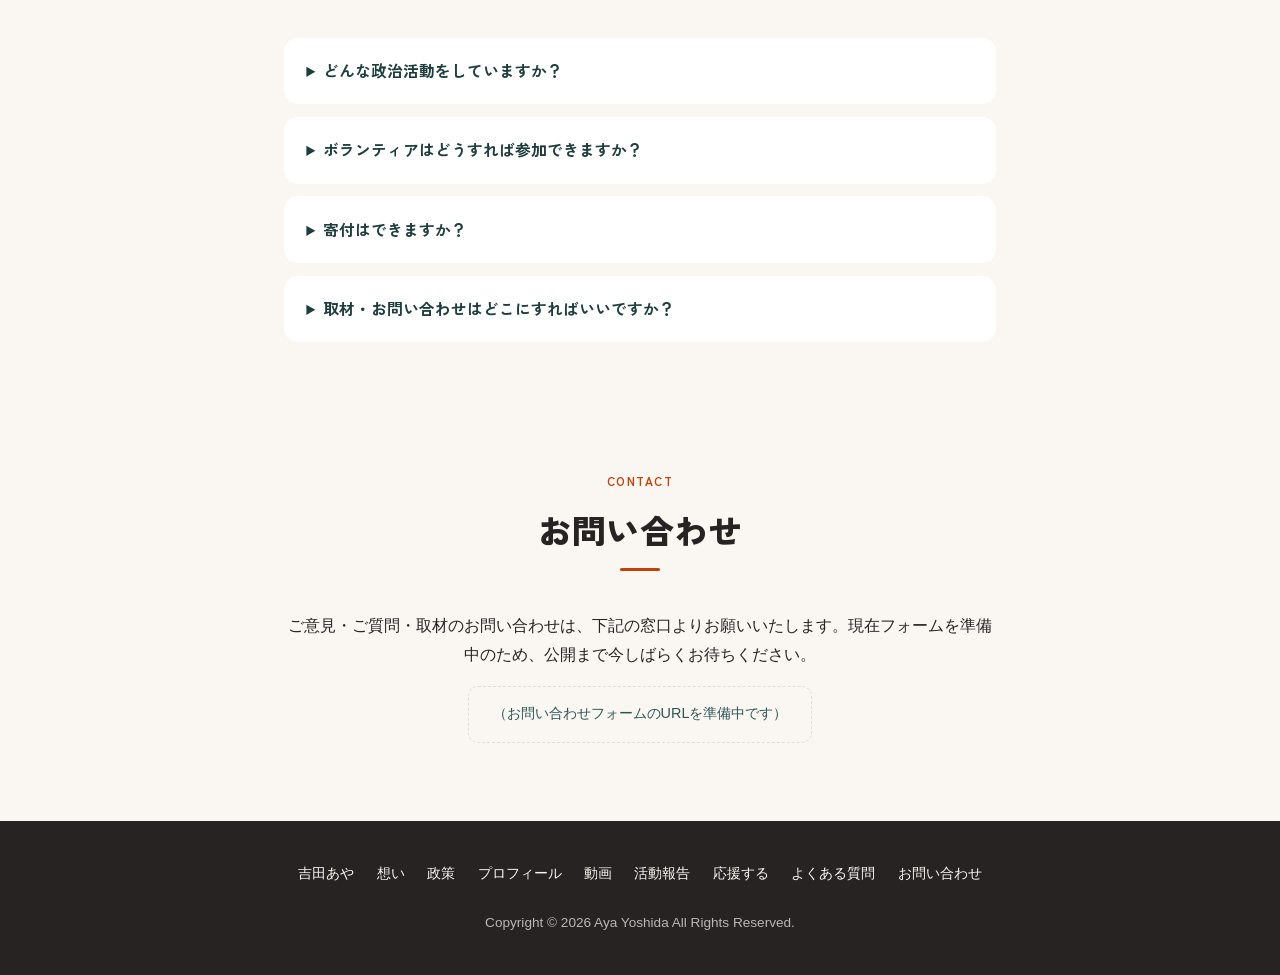
==== commit 551acf00: "Deploy from ayayoshida-site@6e0735f3979b5d9360b8dde384704c506f766d40" ====
--- a/index.html
+++ b/index.html
@@ -6,7 +6,7 @@
 <a href=#news>活動報告</a>
 <a class=nav-cta href=#support>応援する</a>
 <a href=#faq>よくある質問</a>
-<a href=#contact>お問い合わせ</a></nav></div></header><main id=top><section class=hero><div class=hero-viewport><div class=hero-bg><img src=/images/hero-portrait.jpg alt="吉田 あや"></div><div class=hero-overlay><h1 class=hero-wordmark>吉田<br>あや<br></h1><div class=hero-text><p class=hero-name_en>Aya Yoshida</p><h2 class=hero-catch>誰も、<em>取り残さない。</em></h2><p class=hero-sub>特別支援教育の現場から、ダウン症のある子を育てる母として。</p><div class=hero-cta><a class="btn btn-primary" href=#policies>政策を見る</a>
+<a href=#contact>お問い合わせ</a></nav></div></header><main id=top><section class=hero><div class=hero-viewport><div class=hero-bg><img src=/images/hero-portrait.jpg alt="吉田 あや"></div><div class=hero-overlay><h1 class=hero-wordmark>吉田<br>あや<br></h1><div class=hero-text><p class=hero-name_en>Aya Yoshida</p><h2 class=hero-catch>誰も、<em>取り残さない。</em>かも</h2><p class=hero-sub>特別支援教育の現場から、ダウン症のある子を育てる母として。</p><div class=hero-cta><a class="btn btn-primary" href=#policies>政策を見る</a>
 <a class="btn btn-secondary" href=#support>応援する</a></div></div></div></div><div class=badge-strip><div class=badge-strip-inner><div class=badge><div class=badge-icon><svg class="policy-icon-svg" viewBox="0 0 24 24" fill="none" stroke="currentColor" stroke-width="1.6" stroke-linecap="round" stroke-linejoin="round" aria-hidden="true"><path d="M12 3l9 4.5-9 4.5-9-4.5L12 3z"/><path d="M6 9.75V15c0 1.5 2.7 3 6 3s6-1.5 6-3V9.75"/><path d="M21 7.5v6"/></svg></div><div><p class=badge-text>特別支援学級 補助員</p><p class=badge-sub>現場で子どもたちと向き合ってきた実務経験</p></div></div><div class=badge><div class=badge-icon><svg class="policy-icon-svg" viewBox="0 0 24 24" fill="none" stroke="currentColor" stroke-width="1.6" stroke-linecap="round" stroke-linejoin="round" aria-hidden="true"><path d="M12 20.5s-7-4.35-9.5-8.7C.8 8.4 2.6 5 6 5c2 0 3.4 1.1 4 2.2.6-1.1 2-2.2 4-2.2 3.4.0 5.2 3.4 3.5 6.8C15 16.15 12 20.5 12 20.5z"/></svg></div><div><p class=badge-text>ダウン症の子を育てる母</p><p class=badge-sub>当事者家族としてのリアルな声</p></div></div><div class=badge><div class=badge-icon><svg class="policy-icon-svg" viewBox="0 0 24 24" fill="none" stroke="currentColor" stroke-width="1.6" stroke-linecap="round" stroke-linejoin="round" aria-hidden="true"><circle cx="12" cy="12" r="9"/><path d="M3 12h18"/><path d="M12 3c2.5 2.5 3.8 5.7 3.8 9s-1.3 6.5-3.8 9c-2.5-2.5-3.8-5.7-3.8-9S9.5 5.5 12 3z"/></svg></div><div><p class=badge-text>JETRO ／ 在ロシア日本国大使館</p><p class=badge-sub>国際舞台での実務経験</p></div></div><div class=badge><div class=badge-icon><svg class="policy-icon-svg" viewBox="0 0 24 24" fill="none" stroke="currentColor" stroke-width="1.6" stroke-linecap="round" stroke-linejoin="round" aria-hidden="true"><path d="M4 19.5A2.5 2.5.0 016.5 17H20"/><path d="M6.5 2H20v20H6.5A2.5 2.5.0 014 19.5v-15A2.5 2.5.0 016.5 2z"/></svg></div><div><p class=badge-text>上智大学 外国語学部 卒</p><p class=badge-sub>ロシア語学科</p></div></div></div></div></section><section id=message class=message><div class=section-inner><div class=message-layout><div class=message-heading><span class=eyebrow>MESSAGE</span><h2>なぜ、私は立つのか</h2></div><div class=message-body><div class=message-photo><img src=/images/message-portrait.jpg alt="吉田 あや"></div><p class=message-lead>誰かの「当たり前」が、誰かにとっては届かない現実がある。</p><p>息子はダウン症をもって生まれてきました。
 特別支援学級の補助員として現場に立つ中で、そして一人の母として、
 「制度のすき間」で困っている人たちの声を、たくさん聞いてきました。</p><p>上智大学でロシア語を学び、JETRO、在ロシア日本国大使館での勤務を通じて、
@@ -21,7 +21,7 @@
 <span class=video-play>▶</span></div><p class=video-title>数から質へ｜日本の障害者雇用改革が必要な理由</p></a><a class=video-card href="https://www.youtube.com/watch?v=270XlHAviAI" target=_blank rel=noopener><div class=video-thumb><img src=https://i.ytimg.com/vi/270XlHAviAI/hqdefault.jpg alt=【必見】自転車ルールが激変！知らずに乗ると罰金？青切符制度の全容 loading=lazy>
 <span class=video-play>▶</span></div><p class=video-title>【必見】自転車ルールが激変！知らずに乗ると罰金？青切符制度の全容</p></a><a class=video-card href="https://www.youtube.com/watch?v=w4m9ZCKS8ik" target=_blank rel=noopener><div class=video-thumb><img src=https://i.ytimg.com/vi/w4m9ZCKS8ik/hqdefault.jpg alt=第48回ミートアップオンライン loading=lazy>
 <span class=video-play>▶</span></div><p class=video-title>第48回ミートアップオンライン</p></a><a class=video-card href="https://www.youtube.com/watch?v=IlJ7I_EPULQ" target=_blank rel=noopener><div class=video-thumb><img src=https://i.ytimg.com/vi/IlJ7I_EPULQ/hqdefault.jpg alt=第47回ミートアップオンライン loading=lazy>
-<span class=video-play>▶</span></div><p class=video-title>第47回ミートアップオンライン</p></a></div><div class=video-more><a class="btn btn-secondary-alt" href=https://www.youtube.com/@ayayoshida0302 target=_blank rel=noopener>チャンネルをもっと見る</a></div></div></section><section id=news class=news><div class="section-inner narrow"><span class=eyebrow>NEWS</span><h2>活動報告</h2><div class=news-card><ul class=news-list><li class=news-item><time class=news-date>2026-08-20</time><div class=news-body><h3>公式サイトを公開しました</h3><p>これから活動報告や政策の発信をこちらで行っていきます。</p></div></li></ul></div></div></section><section id=support class=support><div class="section-inner narrow"><span class=eyebrow>SUPPORT</span><h2>力を貸してください</h2><p>一人でも多くの声が、社会を動かす力になります。ボランティア・後援会への参加、活動の拡散、応援の一言。できる形で力を貸してください。</p><div class=support-cta><a class="btn btn-primary" href=#contact-volunteer>ボランティアに参加する</a>
+<span class=video-play>▶</span></div><p class=video-title>第47回ミートアップオンライン</p></a></div><div class=video-more><a class="btn btn-secondary-alt" href=https://www.youtube.com/@ayayoshida0302 target=_blank rel=noopener>チャンネルをもっと見る</a></div></div></section><section id=news class=news><div class="section-inner narrow"><span class=eyebrow>NEWS</span><h2>活動報告</h2><div class=news-card><ul class=news-list><li class=news-item><time class=news-date>Thu Aug 20 2026 00:00:00 GMT+0900 (日本標準時)</time><div class=news-body><h3>公式サイトを公開しました</h3><p>これから活動報告や政策の発信をこちらで行っていきます。</p></div></li></ul></div></div></section><section id=support class=support><div class="section-inner narrow"><span class=eyebrow>SUPPORT</span><h2>力を貸してください</h2><p>一人でも多くの声が、社会を動かす力になります。ボランティア・後援会への参加、活動の拡散、応援の一言。できる形で力を貸してください。</p><div class=support-cta><a class="btn btn-primary" href=#contact-volunteer>ボランティアに参加する</a>
 <a class="btn btn-secondary" href=#contact-donate>活動を支援する</a></div><div class=sns-links><a class=sns-link href=https://x.com/ayayoshida03 target=_blank rel=noopener>X (Twitter)</a>
 <a class=sns-link href=https://www.instagram.com/ayayoshida03/ target=_blank rel=noopener>Instagram</a></div></div></section><section id=faq class=faq><div class="section-inner narrow"><span class=eyebrow>FAQ</span><h2>よくある質問</h2><div class=faq-list><details class=faq-item><summary>どんな政治活動をしていますか？</summary><p>特別支援教育・障害児家庭支援・子育て支援を中心に活動しています。詳しくは「政策」セクションをご覧ください。</p></details><details class=faq-item><summary>ボランティアはどうすれば参加できますか？</summary><p>「応援する」セクションのお問い合わせ窓口よりお申し込みください。フォームは準備中のため、公開まで今しばらくお待ちください。できる範囲での参加で構いません。</p></details><details class=faq-item><summary>寄付はできますか？</summary><p>政治資金規正法に基づき、適切な方法での寄付受付を準備中です。詳細が決まり次第、こちらに掲載します。</p></details><details class=faq-item><summary>取材・お問い合わせはどこにすればいいですか？</summary><p>ページ下部のお問い合わせ窓口より、ご用件をお送りください。フォームは準備中のため、公開まで今しばらくお待ちください。</p></details></div></div></section><section id=contact class=contact><div class="section-inner narrow"><span id=contact-volunteer class=anchor-offset></span>
 <span id=contact-donate class=anchor-offset></span>
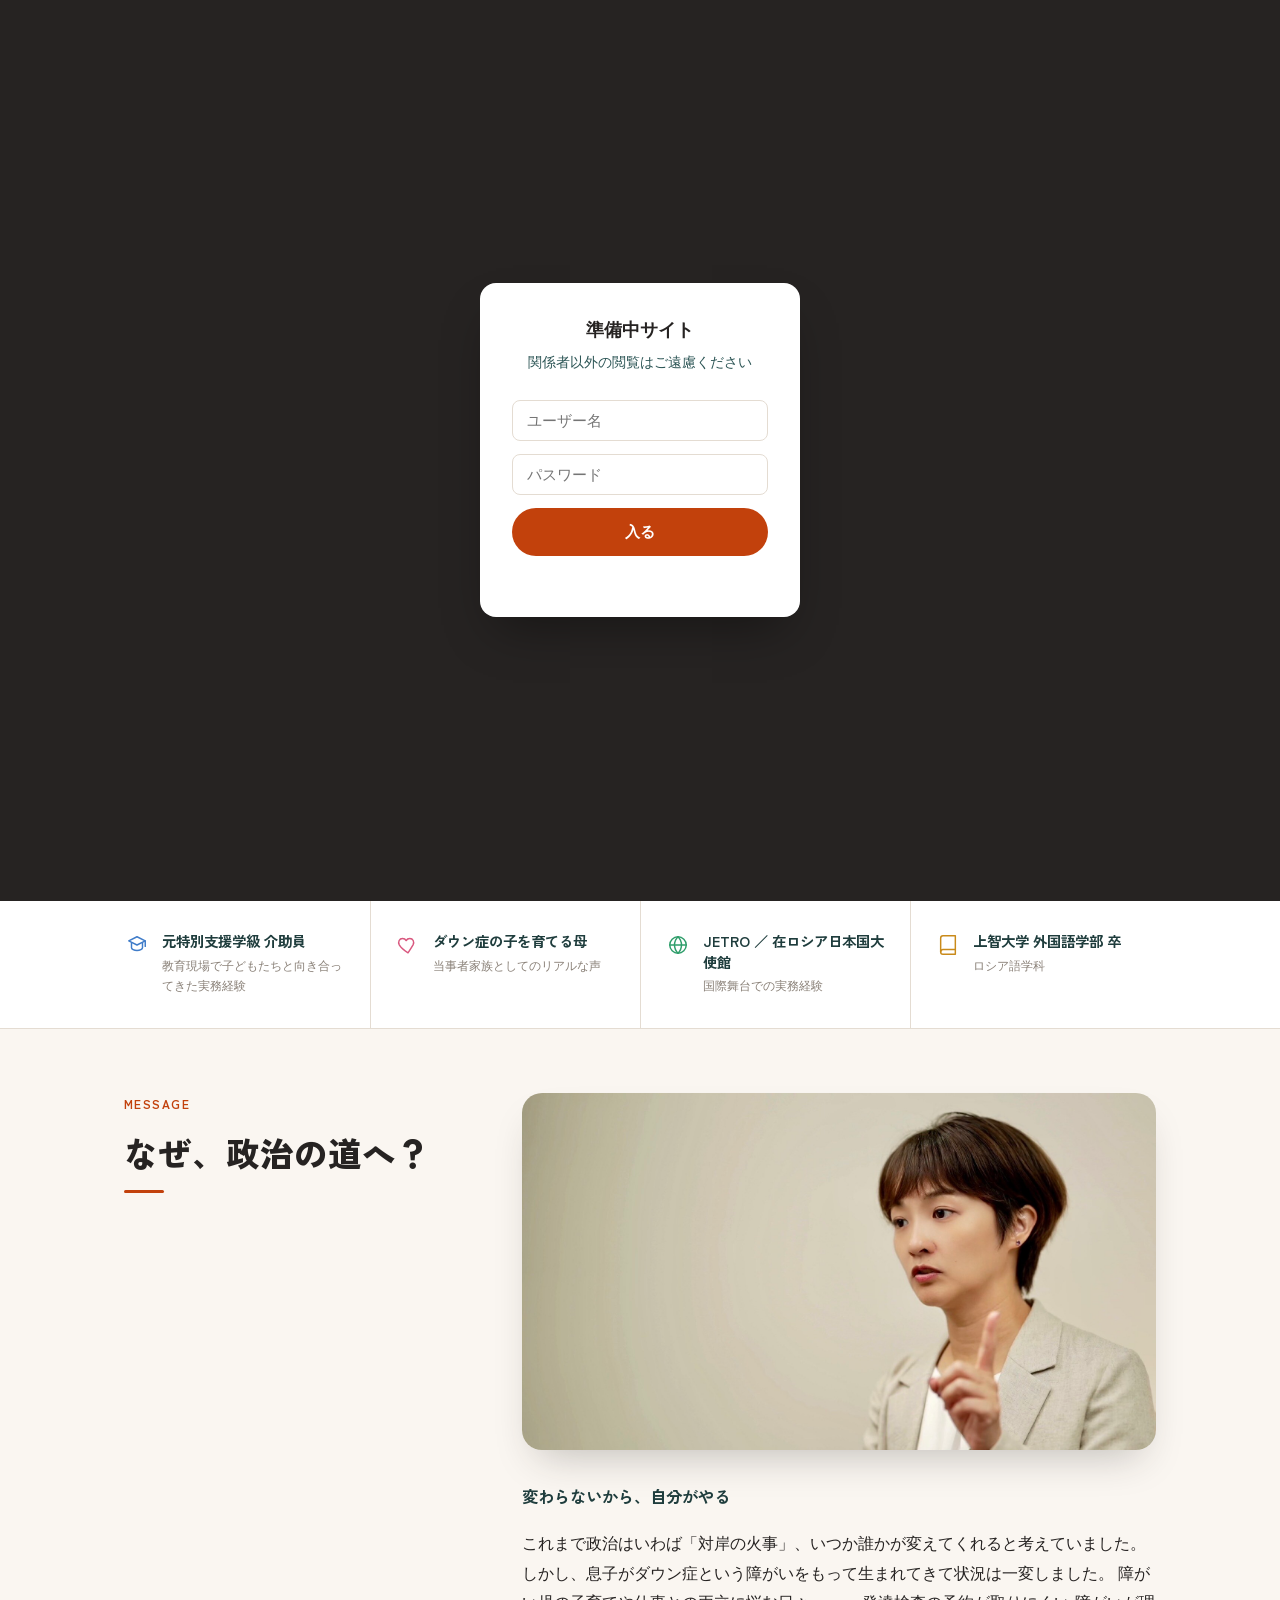
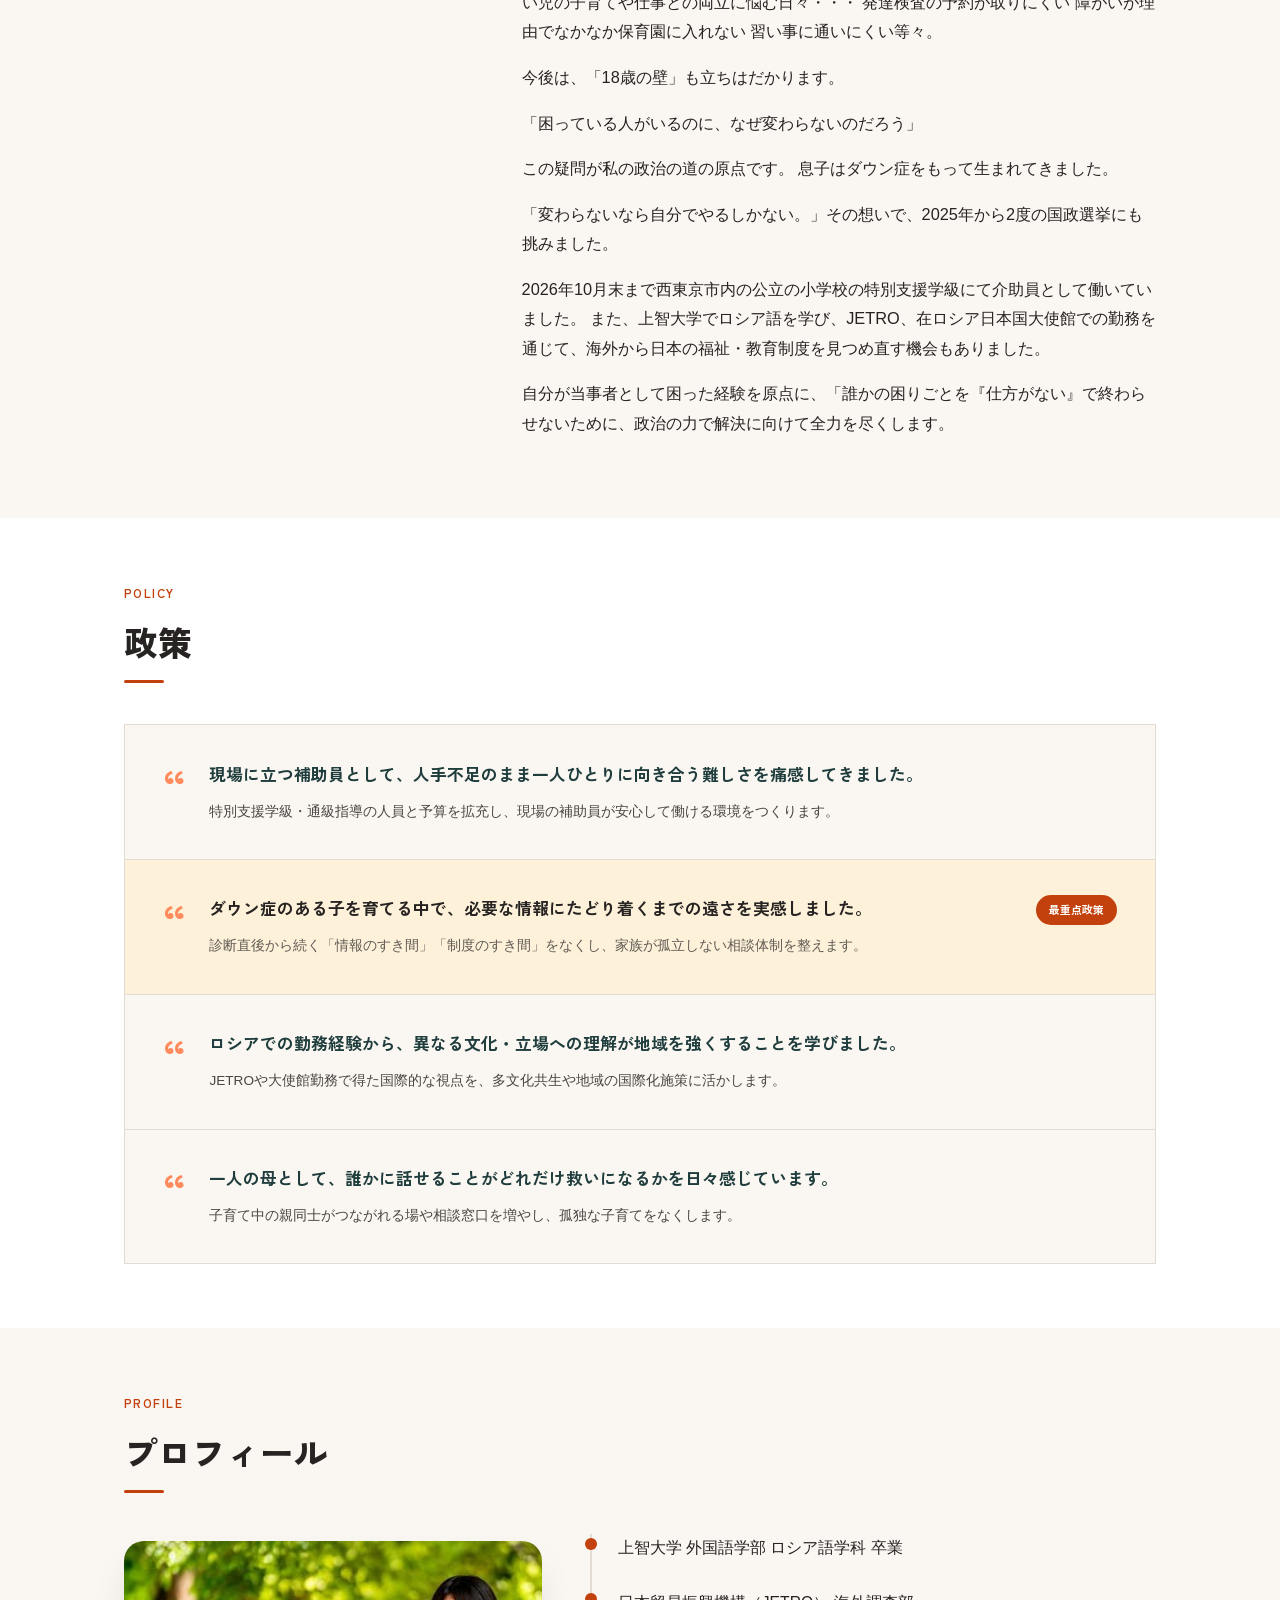
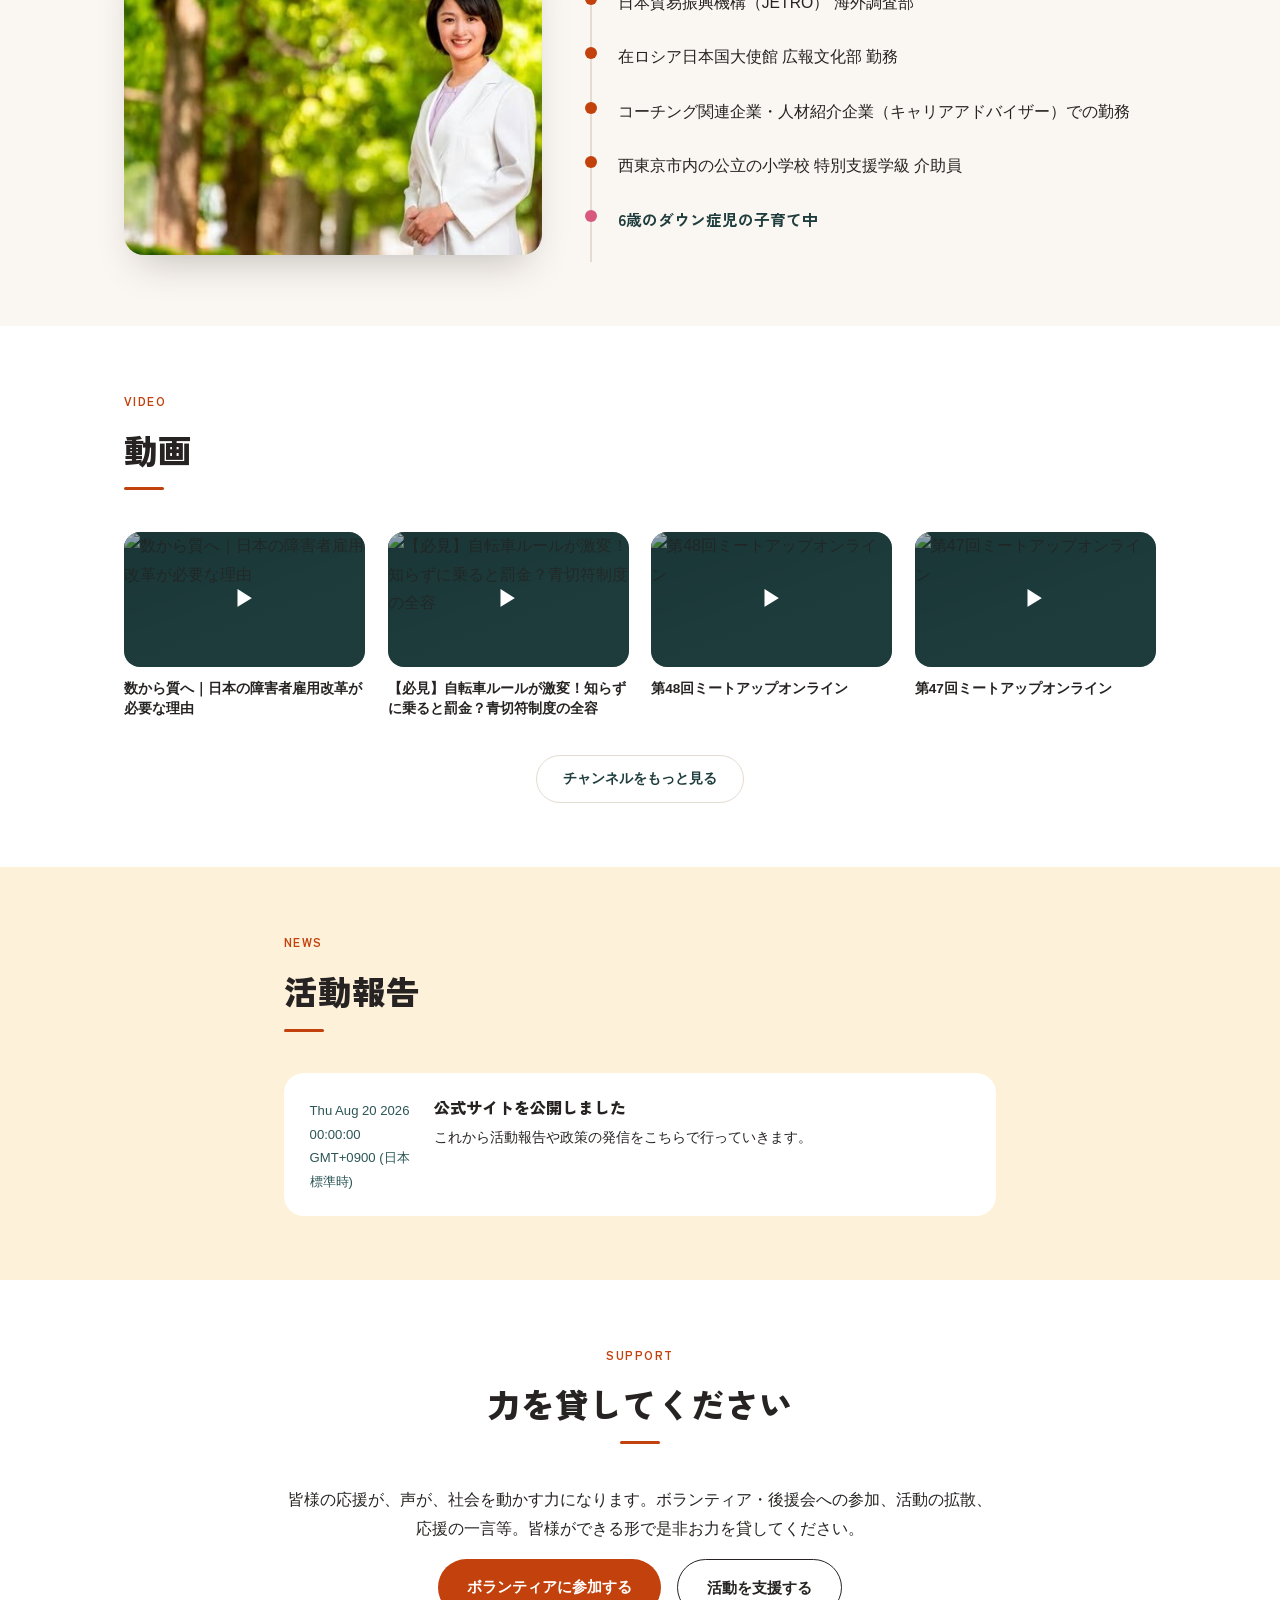
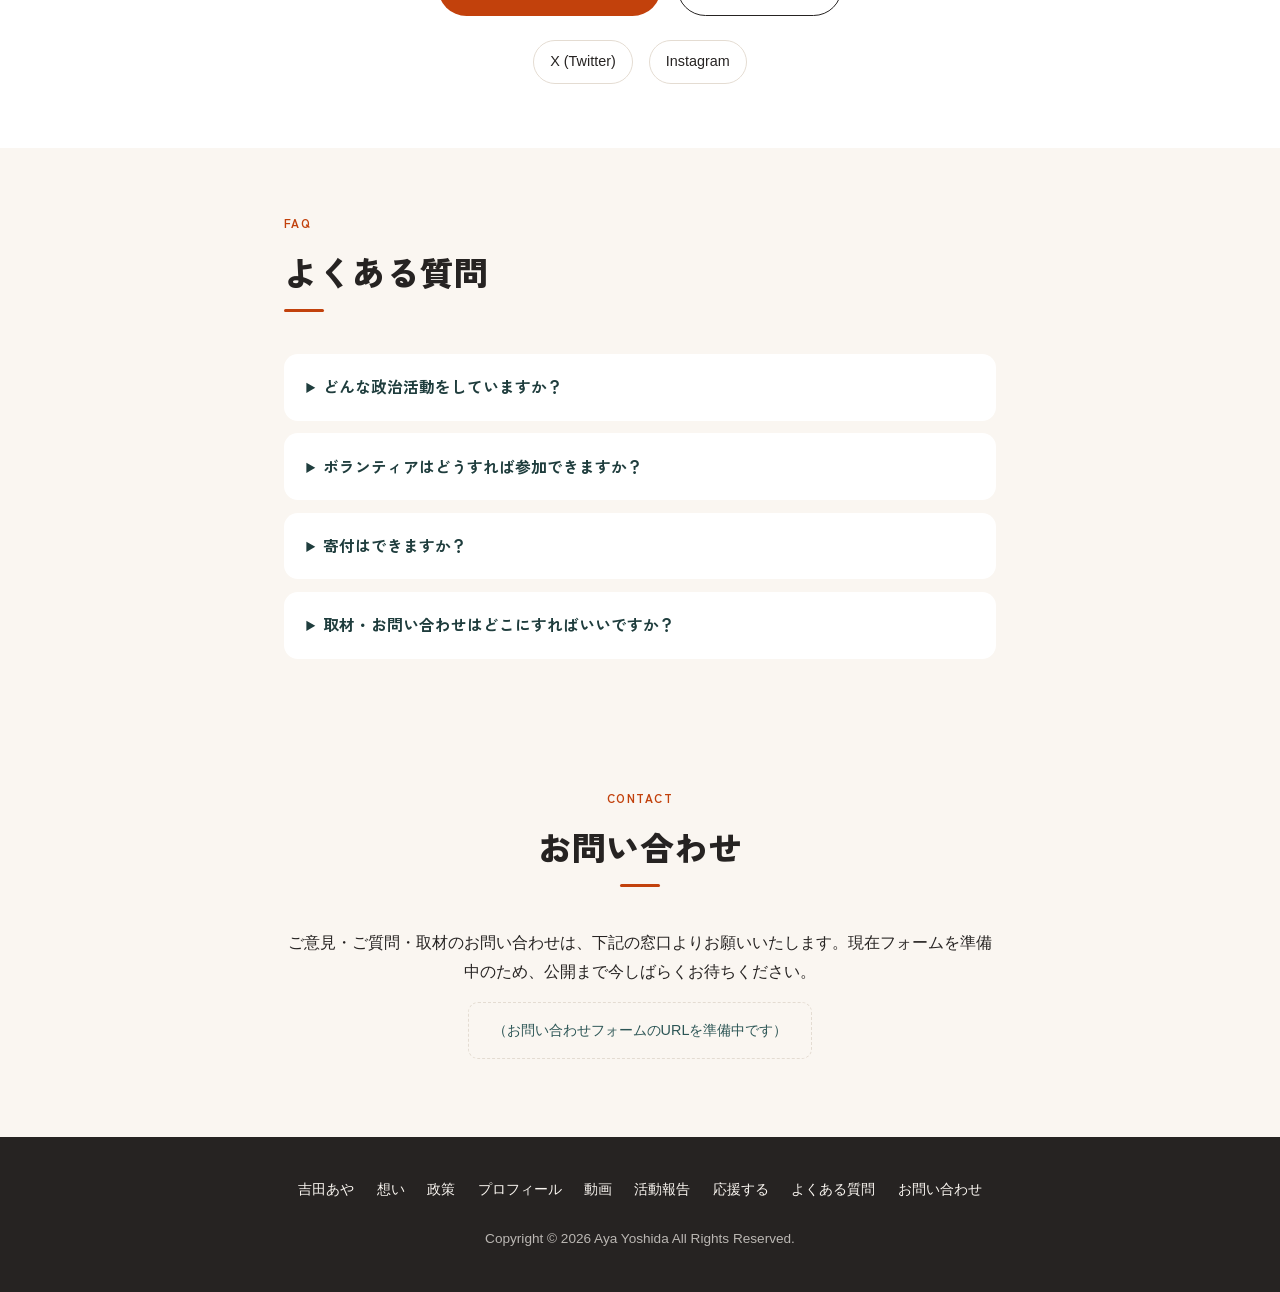
==== commit 826d8880: "Deploy from ayayoshida-site@62ff0a2eeb08cf3816dc4b70be158f8571699799" ====
--- a/index.html
+++ b/index.html
@@ -6,22 +6,25 @@
 <a href=#news>活動報告</a>
 <a class=nav-cta href=#support>応援する</a>
 <a href=#faq>よくある質問</a>
-<a href=#contact>お問い合わせ</a></nav></div></header><main id=top><section class=hero><div class=hero-viewport><div class=hero-bg><img src=/images/hero-portrait.jpg alt="吉田 あや"></div><div class=hero-overlay><h1 class=hero-wordmark>吉田<br>あや<br></h1><div class=hero-text><p class=hero-name_en>Aya Yoshida</p><h2 class=hero-catch>誰も、<em>取り残さない。</em>かも</h2><p class=hero-sub>特別支援教育の現場から、ダウン症のある子を育てる母として。</p><div class=hero-cta><a class="btn btn-primary" href=#policies>政策を見る</a>
-<a class="btn btn-secondary" href=#support>応援する</a></div></div></div></div><div class=badge-strip><div class=badge-strip-inner><div class=badge><div class=badge-icon><svg class="policy-icon-svg" viewBox="0 0 24 24" fill="none" stroke="currentColor" stroke-width="1.6" stroke-linecap="round" stroke-linejoin="round" aria-hidden="true"><path d="M12 3l9 4.5-9 4.5-9-4.5L12 3z"/><path d="M6 9.75V15c0 1.5 2.7 3 6 3s6-1.5 6-3V9.75"/><path d="M21 7.5v6"/></svg></div><div><p class=badge-text>特別支援学級 補助員</p><p class=badge-sub>現場で子どもたちと向き合ってきた実務経験</p></div></div><div class=badge><div class=badge-icon><svg class="policy-icon-svg" viewBox="0 0 24 24" fill="none" stroke="currentColor" stroke-width="1.6" stroke-linecap="round" stroke-linejoin="round" aria-hidden="true"><path d="M12 20.5s-7-4.35-9.5-8.7C.8 8.4 2.6 5 6 5c2 0 3.4 1.1 4 2.2.6-1.1 2-2.2 4-2.2 3.4.0 5.2 3.4 3.5 6.8C15 16.15 12 20.5 12 20.5z"/></svg></div><div><p class=badge-text>ダウン症の子を育てる母</p><p class=badge-sub>当事者家族としてのリアルな声</p></div></div><div class=badge><div class=badge-icon><svg class="policy-icon-svg" viewBox="0 0 24 24" fill="none" stroke="currentColor" stroke-width="1.6" stroke-linecap="round" stroke-linejoin="round" aria-hidden="true"><circle cx="12" cy="12" r="9"/><path d="M3 12h18"/><path d="M12 3c2.5 2.5 3.8 5.7 3.8 9s-1.3 6.5-3.8 9c-2.5-2.5-3.8-5.7-3.8-9S9.5 5.5 12 3z"/></svg></div><div><p class=badge-text>JETRO ／ 在ロシア日本国大使館</p><p class=badge-sub>国際舞台での実務経験</p></div></div><div class=badge><div class=badge-icon><svg class="policy-icon-svg" viewBox="0 0 24 24" fill="none" stroke="currentColor" stroke-width="1.6" stroke-linecap="round" stroke-linejoin="round" aria-hidden="true"><path d="M4 19.5A2.5 2.5.0 016.5 17H20"/><path d="M6.5 2H20v20H6.5A2.5 2.5.0 014 19.5v-15A2.5 2.5.0 016.5 2z"/></svg></div><div><p class=badge-text>上智大学 外国語学部 卒</p><p class=badge-sub>ロシア語学科</p></div></div></div></div></section><section id=message class=message><div class=section-inner><div class=message-layout><div class=message-heading><span class=eyebrow>MESSAGE</span><h2>なぜ、私は立つのか</h2></div><div class=message-body><div class=message-photo><img src=/images/message-portrait.jpg alt="吉田 あや"></div><p class=message-lead>誰かの「当たり前」が、誰かにとっては届かない現実がある。</p><p>息子はダウン症をもって生まれてきました。
-特別支援学級の補助員として現場に立つ中で、そして一人の母として、
-「制度のすき間」で困っている人たちの声を、たくさん聞いてきました。</p><p>上智大学でロシア語を学び、JETRO、在ロシア日本国大使館での勤務を通じて、
-海外から日本の福祉・教育制度を見つめ直す機会もありました。
-その差を実感し、政治の力で埋めていきたいと思っています。</p></div></div></div></section><section id=policies class=policies><div class=section-inner><span class=eyebrow>POLICY</span><h2>政策</h2><div class=policy-list><div class=policy-row><span class=policy-quote>&ldquo;</span><div class=policy-row-body><h3>現場に立つ補助員として、人手不足のまま一人ひとりに向き合う難しさを痛感してきました。</h3><p>特別支援学級・通級指導の人員と予算を拡充し、現場の補助員が安心して働ける環境をつくります。</p></div></div><div class="policy-row policy-row-featured"><span class=policy-quote>&ldquo;</span><div class=policy-row-body><h3>ダウン症のある子を育てる中で、必要な情報にたどり着くまでの遠さを実感しました。</h3><p>診断直後から続く「情報のすき間」「制度のすき間」をなくし、家族が孤立しない相談体制を整えます。</p></div><span class=policy-badge>最重点政策</span></div><div class=policy-row><span class=policy-quote>&ldquo;</span><div class=policy-row-body><h3>ロシアでの勤務経験から、異なる文化・立場への理解が地域を強くすることを学びました。</h3><p>JETROや大使館勤務で得た国際的な視点を、多文化共生や地域の国際化施策に活かします。</p></div></div><div class=policy-row><span class=policy-quote>&ldquo;</span><div class=policy-row-body><h3>一人の母として、誰かに話せることがどれだけ救いになるかを日々感じています。</h3><p>子育て中の親同士がつながれる場や相談窓口を増やし、孤独な子育てをなくします。</p></div></div></div></div></section><section id=profile class=profile><div class=section-inner><span class=eyebrow>PROFILE</span><h2>プロフィール</h2><div class=profile-layout><div class=profile-photo><img src=/images/hero-banner.jpg alt="吉田 あや"></div><ul class=timeline><li class="timeline-item timeline-language"><span class=timeline-dot></span>
+<a href=#contact>お問い合わせ</a></nav></div></header><main id=top><section class=hero><div class=hero-viewport><div class=hero-bg><img src=/images/hero-portrait.jpg alt="吉田 あや"></div><div class=hero-overlay><h1 class=hero-wordmark>吉田<br>あや<br></h1><div class=hero-text><p class=hero-name_en>Aya Yoshida</p><h2 class=hero-catch>あなたの困りごとを、<em>「仕方がない」で終わらせない。</em></h2><p class=hero-sub>特別支援教育の現場から、ダウン症の息子を育てる母として。</p><div class=hero-cta><a class="btn btn-primary" href=#policies>政策を見る</a>
+<a class="btn btn-secondary" href=#support>応援する</a></div></div></div></div><div class=badge-strip><div class=badge-strip-inner><div class=badge><div class=badge-icon><svg class="policy-icon-svg" viewBox="0 0 24 24" fill="none" stroke="currentColor" stroke-width="1.6" stroke-linecap="round" stroke-linejoin="round" aria-hidden="true"><path d="M12 3l9 4.5-9 4.5-9-4.5L12 3z"/><path d="M6 9.75V15c0 1.5 2.7 3 6 3s6-1.5 6-3V9.75"/><path d="M21 7.5v6"/></svg></div><div><p class=badge-text>元特別支援学級 介助員</p><p class=badge-sub>教育現場で子どもたちと向き合ってきた実務経験</p></div></div><div class=badge><div class=badge-icon><svg class="policy-icon-svg" viewBox="0 0 24 24" fill="none" stroke="currentColor" stroke-width="1.6" stroke-linecap="round" stroke-linejoin="round" aria-hidden="true"><path d="M12 20.5s-7-4.35-9.5-8.7C.8 8.4 2.6 5 6 5c2 0 3.4 1.1 4 2.2.6-1.1 2-2.2 4-2.2 3.4.0 5.2 3.4 3.5 6.8C15 16.15 12 20.5 12 20.5z"/></svg></div><div><p class=badge-text>ダウン症の子を育てる母</p><p class=badge-sub>当事者家族としてのリアルな声</p></div></div><div class=badge><div class=badge-icon><svg class="policy-icon-svg" viewBox="0 0 24 24" fill="none" stroke="currentColor" stroke-width="1.6" stroke-linecap="round" stroke-linejoin="round" aria-hidden="true"><circle cx="12" cy="12" r="9"/><path d="M3 12h18"/><path d="M12 3c2.5 2.5 3.8 5.7 3.8 9s-1.3 6.5-3.8 9c-2.5-2.5-3.8-5.7-3.8-9S9.5 5.5 12 3z"/></svg></div><div><p class=badge-text>JETRO ／ 在ロシア日本国大使館</p><p class=badge-sub>国際舞台での実務経験</p></div></div><div class=badge><div class=badge-icon><svg class="policy-icon-svg" viewBox="0 0 24 24" fill="none" stroke="currentColor" stroke-width="1.6" stroke-linecap="round" stroke-linejoin="round" aria-hidden="true"><path d="M4 19.5A2.5 2.5.0 016.5 17H20"/><path d="M6.5 2H20v20H6.5A2.5 2.5.0 014 19.5v-15A2.5 2.5.0 016.5 2z"/></svg></div><div><p class=badge-text>上智大学 外国語学部 卒</p><p class=badge-sub>ロシア語学科</p></div></div></div></div></section><section id=message class=message><div class=section-inner><div class=message-layout><div class=message-heading><span class=eyebrow>MESSAGE</span><h2>なぜ、政治の道へ？</h2></div><div class=message-body><div class=message-photo><img src=/images/message-portrait.jpg alt="吉田 あや"></div><p class=message-lead>変わらないから、自分がやる</p><p>これまで政治はいわば「対岸の火事」、いつか誰かが変えてくれると考えていました。
+しかし、息子がダウン症という障がいをもって生まれてきて状況は一変しました。
+障がい児の子育てや仕事との両立に悩む日々・・・
+発達検査の予約が取りにくい
+障がいが理由でなかなか保育園に入れない
+習い事に通いにくい等々。</p><p>今後は、「18歳の壁」も立ちはだかります。</p><p>「困っている人がいるのに、なぜ変わらないのだろう」</p><p>この疑問が私の政治の道の原点です。
+息子はダウン症をもって生まれてきました。</p><p>「変わらないなら自分でやるしかない。」その想いで、2025年から2度の国政選挙にも挑みました。</p><p>2026年10月末まで西東京市内の公立の小学校の特別支援学級にて介助員として働いていました。
+また、上智大学でロシア語を学び、JETRO、在ロシア日本国大使館での勤務を通じて、海外から日本の福祉・教育制度を見つめ直す機会もありました。</p><p>自分が当事者として困った経験を原点に、「誰かの困りごとを『仕方がない』で終わらせないために、政治の力で解決に向けて全力を尽くします。</p></div></div></div></section><section id=policies class=policies><div class=section-inner><span class=eyebrow>POLICY</span><h2>政策</h2><div class=policy-list><div class=policy-row><span class=policy-quote>&ldquo;</span><div class=policy-row-body><h3>現場に立つ補助員として、人手不足のまま一人ひとりに向き合う難しさを痛感してきました。</h3><p>特別支援学級・通級指導の人員と予算を拡充し、現場の補助員が安心して働ける環境をつくります。</p></div></div><div class="policy-row policy-row-featured"><span class=policy-quote>&ldquo;</span><div class=policy-row-body><h3>ダウン症のある子を育てる中で、必要な情報にたどり着くまでの遠さを実感しました。</h3><p>診断直後から続く「情報のすき間」「制度のすき間」をなくし、家族が孤立しない相談体制を整えます。</p></div><span class=policy-badge>最重点政策</span></div><div class=policy-row><span class=policy-quote>&ldquo;</span><div class=policy-row-body><h3>ロシアでの勤務経験から、異なる文化・立場への理解が地域を強くすることを学びました。</h3><p>JETROや大使館勤務で得た国際的な視点を、多文化共生や地域の国際化施策に活かします。</p></div></div><div class=policy-row><span class=policy-quote>&ldquo;</span><div class=policy-row-body><h3>一人の母として、誰かに話せることがどれだけ救いになるかを日々感じています。</h3><p>子育て中の親同士がつながれる場や相談窓口を増やし、孤独な子育てをなくします。</p></div></div></div></div></section><section id=profile class=profile><div class=section-inner><span class=eyebrow>PROFILE</span><h2>プロフィール</h2><div class=profile-layout><div class=profile-photo><img src=/images/hero-banner.jpg alt="吉田 あや"></div><ul class=timeline><li class="timeline-item timeline-language"><span class=timeline-dot></span>
 <span class=timeline-label>上智大学 外国語学部 ロシア語学科 卒業</span></li><li class="timeline-item timeline-career"><span class=timeline-dot></span>
-<span class=timeline-label>JETRO（日本貿易振興機構）</span></li><li class="timeline-item timeline-career"><span class=timeline-dot></span>
-<span class=timeline-label>在ロシア日本国大使館 勤務</span></li><li class="timeline-item timeline-career"><span class=timeline-dot></span>
-<span class=timeline-label>人材紹介・コーチング関連企業での勤務</span></li><li class="timeline-item timeline-career"><span class=timeline-dot></span>
-<span class=timeline-label>西東京市 小学校 特別支援学級 補助員</span></li><li class="timeline-item timeline-life"><span class=timeline-dot></span>
-<span class=timeline-label>第一子（ダウン症）誕生、子育て中</span></li></ul></div></div></section><section id=videos class=videos><div class=section-inner><span class=eyebrow>VIDEO</span><h2>動画</h2><div class=video-grid><a class=video-card href="https://www.youtube.com/watch?v=LQXQvb3hqlo" target=_blank rel=noopener><div class=video-thumb><img src=https://i.ytimg.com/vi/LQXQvb3hqlo/hqdefault.jpg alt=数から質へ｜日本の障害者雇用改革が必要な理由 loading=lazy>
+<span class=timeline-label>日本貿易振興機構（JETRO） 海外調査部</span></li><li class="timeline-item timeline-career"><span class=timeline-dot></span>
+<span class=timeline-label>在ロシア日本国大使館 広報文化部 勤務</span></li><li class="timeline-item timeline-career"><span class=timeline-dot></span>
+<span class=timeline-label>コーチング関連企業・人材紹介企業（キャリアアドバイザー）での勤務</span></li><li class="timeline-item timeline-career"><span class=timeline-dot></span>
+<span class=timeline-label>西東京市内の公立の小学校 特別支援学級 介助員</span></li><li class="timeline-item timeline-life"><span class=timeline-dot></span>
+<span class=timeline-label>6歳のダウン症児の子育て中</span></li></ul></div></div></section><section id=videos class=videos><div class=section-inner><span class=eyebrow>VIDEO</span><h2>動画</h2><div class=video-grid><a class=video-card href="https://www.youtube.com/watch?v=LQXQvb3hqlo" target=_blank rel=noopener><div class=video-thumb><img src=https://i.ytimg.com/vi/LQXQvb3hqlo/hqdefault.jpg alt=数から質へ｜日本の障害者雇用改革が必要な理由 loading=lazy>
 <span class=video-play>▶</span></div><p class=video-title>数から質へ｜日本の障害者雇用改革が必要な理由</p></a><a class=video-card href="https://www.youtube.com/watch?v=270XlHAviAI" target=_blank rel=noopener><div class=video-thumb><img src=https://i.ytimg.com/vi/270XlHAviAI/hqdefault.jpg alt=【必見】自転車ルールが激変！知らずに乗ると罰金？青切符制度の全容 loading=lazy>
 <span class=video-play>▶</span></div><p class=video-title>【必見】自転車ルールが激変！知らずに乗ると罰金？青切符制度の全容</p></a><a class=video-card href="https://www.youtube.com/watch?v=w4m9ZCKS8ik" target=_blank rel=noopener><div class=video-thumb><img src=https://i.ytimg.com/vi/w4m9ZCKS8ik/hqdefault.jpg alt=第48回ミートアップオンライン loading=lazy>
 <span class=video-play>▶</span></div><p class=video-title>第48回ミートアップオンライン</p></a><a class=video-card href="https://www.youtube.com/watch?v=IlJ7I_EPULQ" target=_blank rel=noopener><div class=video-thumb><img src=https://i.ytimg.com/vi/IlJ7I_EPULQ/hqdefault.jpg alt=第47回ミートアップオンライン loading=lazy>
-<span class=video-play>▶</span></div><p class=video-title>第47回ミートアップオンライン</p></a></div><div class=video-more><a class="btn btn-secondary-alt" href=https://www.youtube.com/@ayayoshida0302 target=_blank rel=noopener>チャンネルをもっと見る</a></div></div></section><section id=news class=news><div class="section-inner narrow"><span class=eyebrow>NEWS</span><h2>活動報告</h2><div class=news-card><ul class=news-list><li class=news-item><time class=news-date>Thu Aug 20 2026 00:00:00 GMT+0900 (日本標準時)</time><div class=news-body><h3>公式サイトを公開しました</h3><p>これから活動報告や政策の発信をこちらで行っていきます。</p></div></li></ul></div></div></section><section id=support class=support><div class="section-inner narrow"><span class=eyebrow>SUPPORT</span><h2>力を貸してください</h2><p>一人でも多くの声が、社会を動かす力になります。ボランティア・後援会への参加、活動の拡散、応援の一言。できる形で力を貸してください。</p><div class=support-cta><a class="btn btn-primary" href=#contact-volunteer>ボランティアに参加する</a>
+<span class=video-play>▶</span></div><p class=video-title>第47回ミートアップオンライン</p></a></div><div class=video-more><a class="btn btn-secondary-alt" href=https://www.youtube.com/@ayayoshida0302 target=_blank rel=noopener>チャンネルをもっと見る</a></div></div></section><section id=news class=news><div class="section-inner narrow"><span class=eyebrow>NEWS</span><h2>活動報告</h2><div class=news-card><ul class=news-list><li class=news-item><time class=news-date>Thu Aug 20 2026 00:00:00 GMT+0900 (日本標準時)</time><div class=news-body><h3>公式サイトを公開しました</h3><p>これから活動報告や政策の発信をこちらで行っていきます。</p></div></li></ul></div></div></section><section id=support class=support><div class="section-inner narrow"><span class=eyebrow>SUPPORT</span><h2>力を貸してください</h2><p>皆様の応援が、声が、社会を動かす力になります。ボランティア・後援会への参加、活動の拡散、応援の一言等。皆様ができる形で是非お力を貸してください。</p><div class=support-cta><a class="btn btn-primary" href=#contact-volunteer>ボランティアに参加する</a>
 <a class="btn btn-secondary" href=#contact-donate>活動を支援する</a></div><div class=sns-links><a class=sns-link href=https://x.com/ayayoshida03 target=_blank rel=noopener>X (Twitter)</a>
 <a class=sns-link href=https://www.instagram.com/ayayoshida03/ target=_blank rel=noopener>Instagram</a></div></div></section><section id=faq class=faq><div class="section-inner narrow"><span class=eyebrow>FAQ</span><h2>よくある質問</h2><div class=faq-list><details class=faq-item><summary>どんな政治活動をしていますか？</summary><p>特別支援教育・障害児家庭支援・子育て支援を中心に活動しています。詳しくは「政策」セクションをご覧ください。</p></details><details class=faq-item><summary>ボランティアはどうすれば参加できますか？</summary><p>「応援する」セクションのお問い合わせ窓口よりお申し込みください。フォームは準備中のため、公開まで今しばらくお待ちください。できる範囲での参加で構いません。</p></details><details class=faq-item><summary>寄付はできますか？</summary><p>政治資金規正法に基づき、適切な方法での寄付受付を準備中です。詳細が決まり次第、こちらに掲載します。</p></details><details class=faq-item><summary>取材・お問い合わせはどこにすればいいですか？</summary><p>ページ下部のお問い合わせ窓口より、ご用件をお送りください。フォームは準備中のため、公開まで今しばらくお待ちください。</p></details></div></div></section><section id=contact class=contact><div class="section-inner narrow"><span id=contact-volunteer class=anchor-offset></span>
 <span id=contact-donate class=anchor-offset></span>
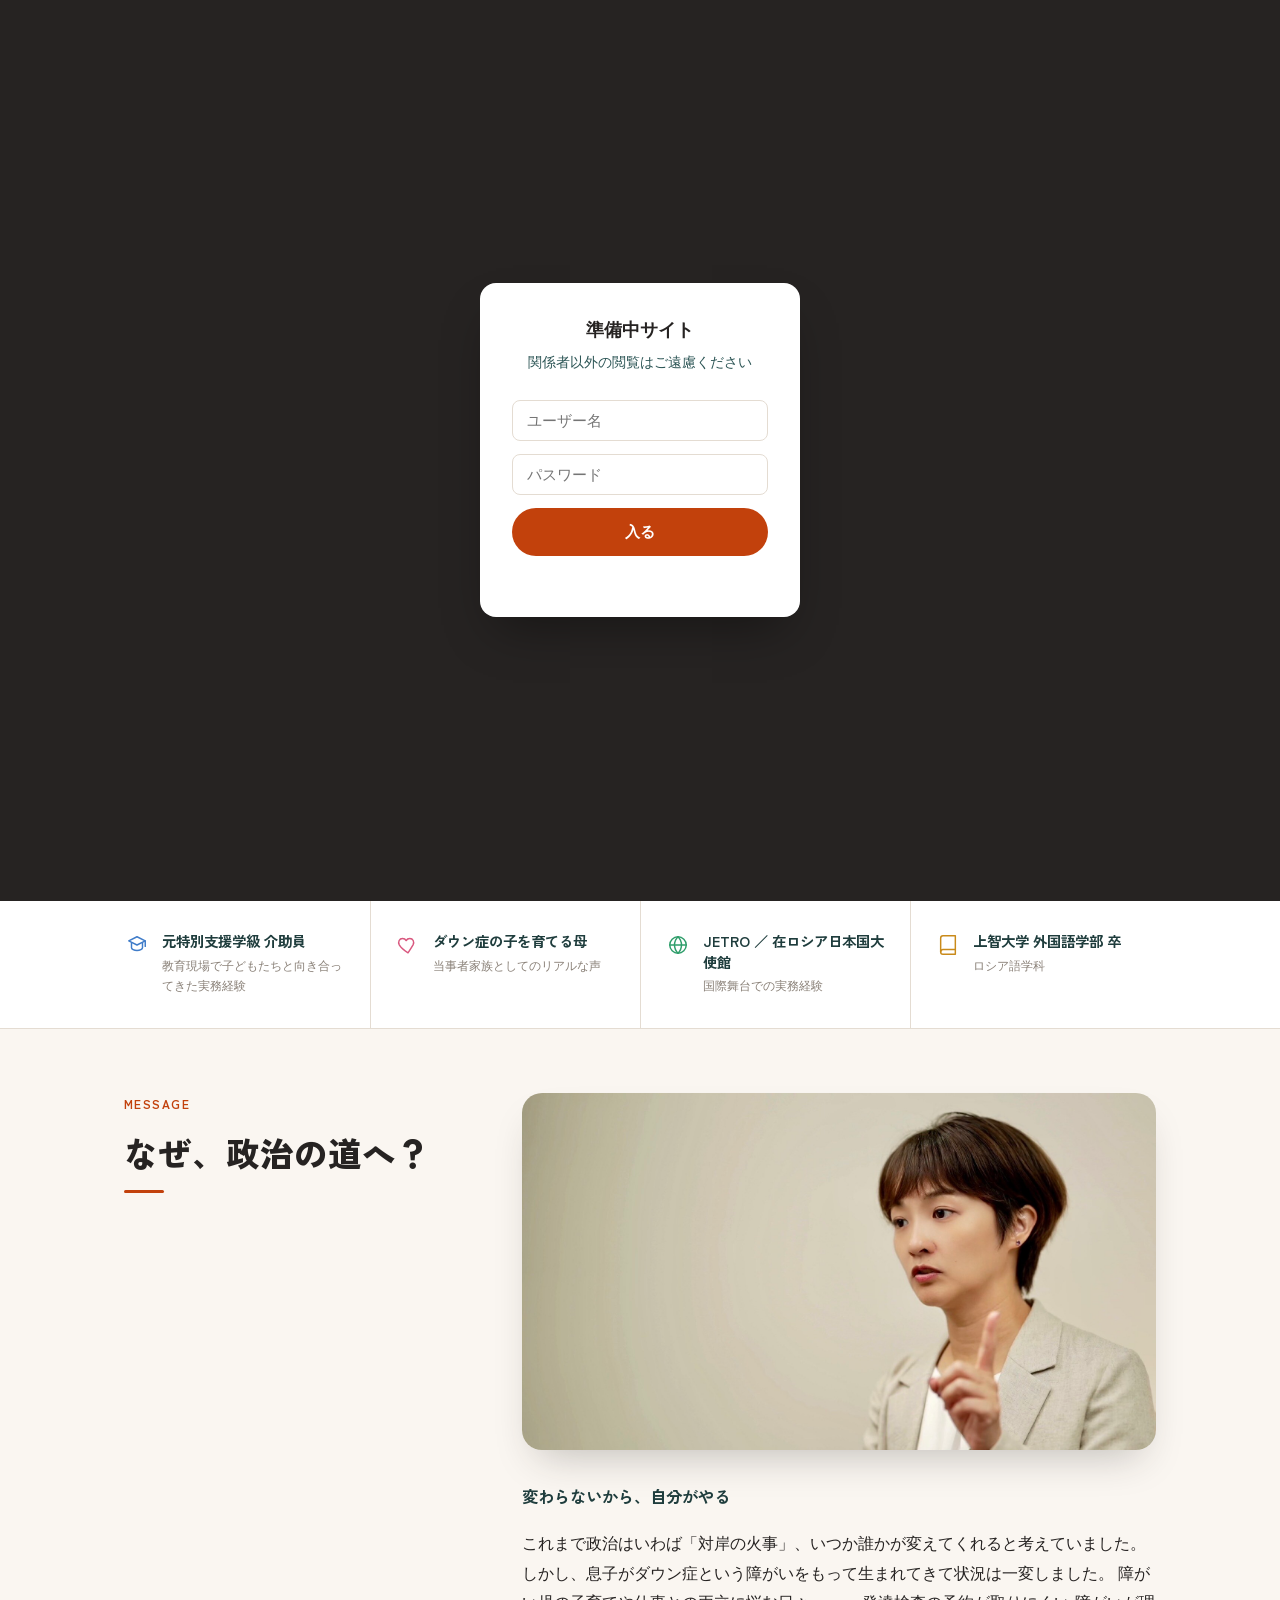
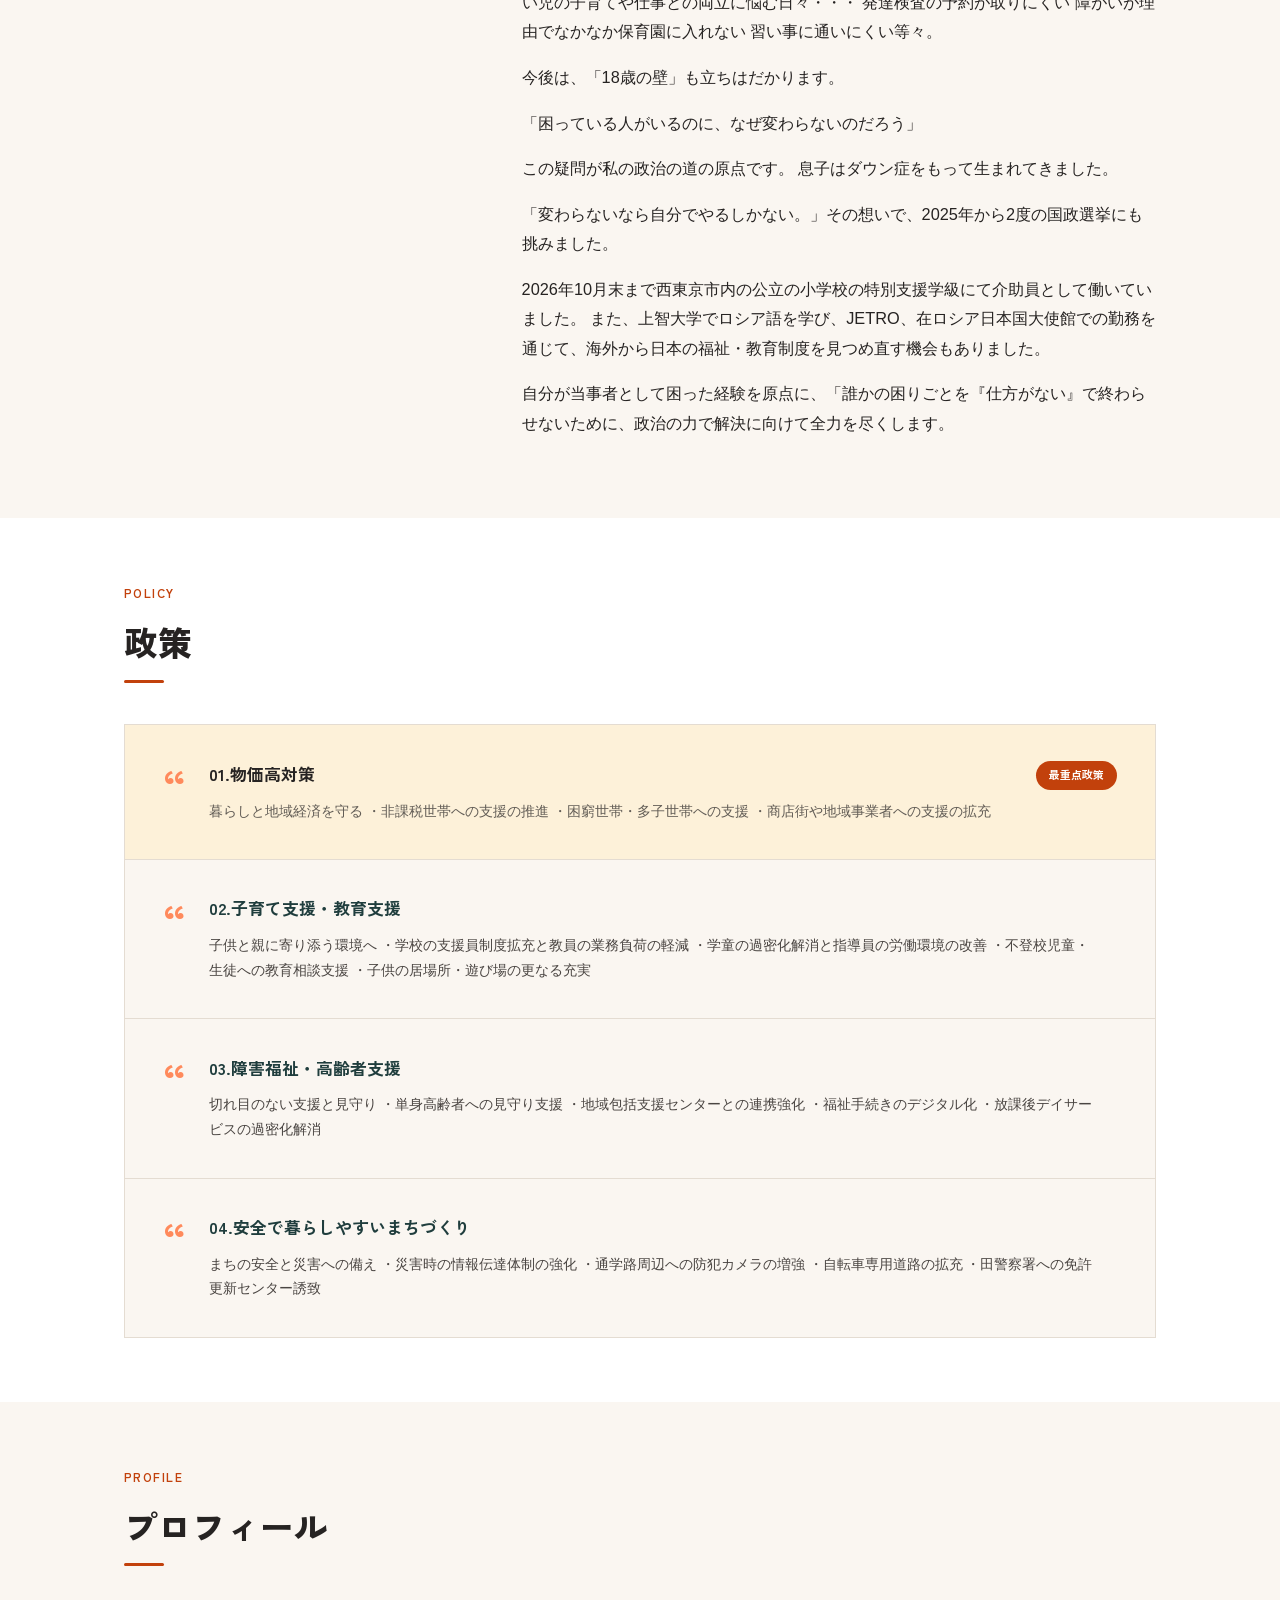
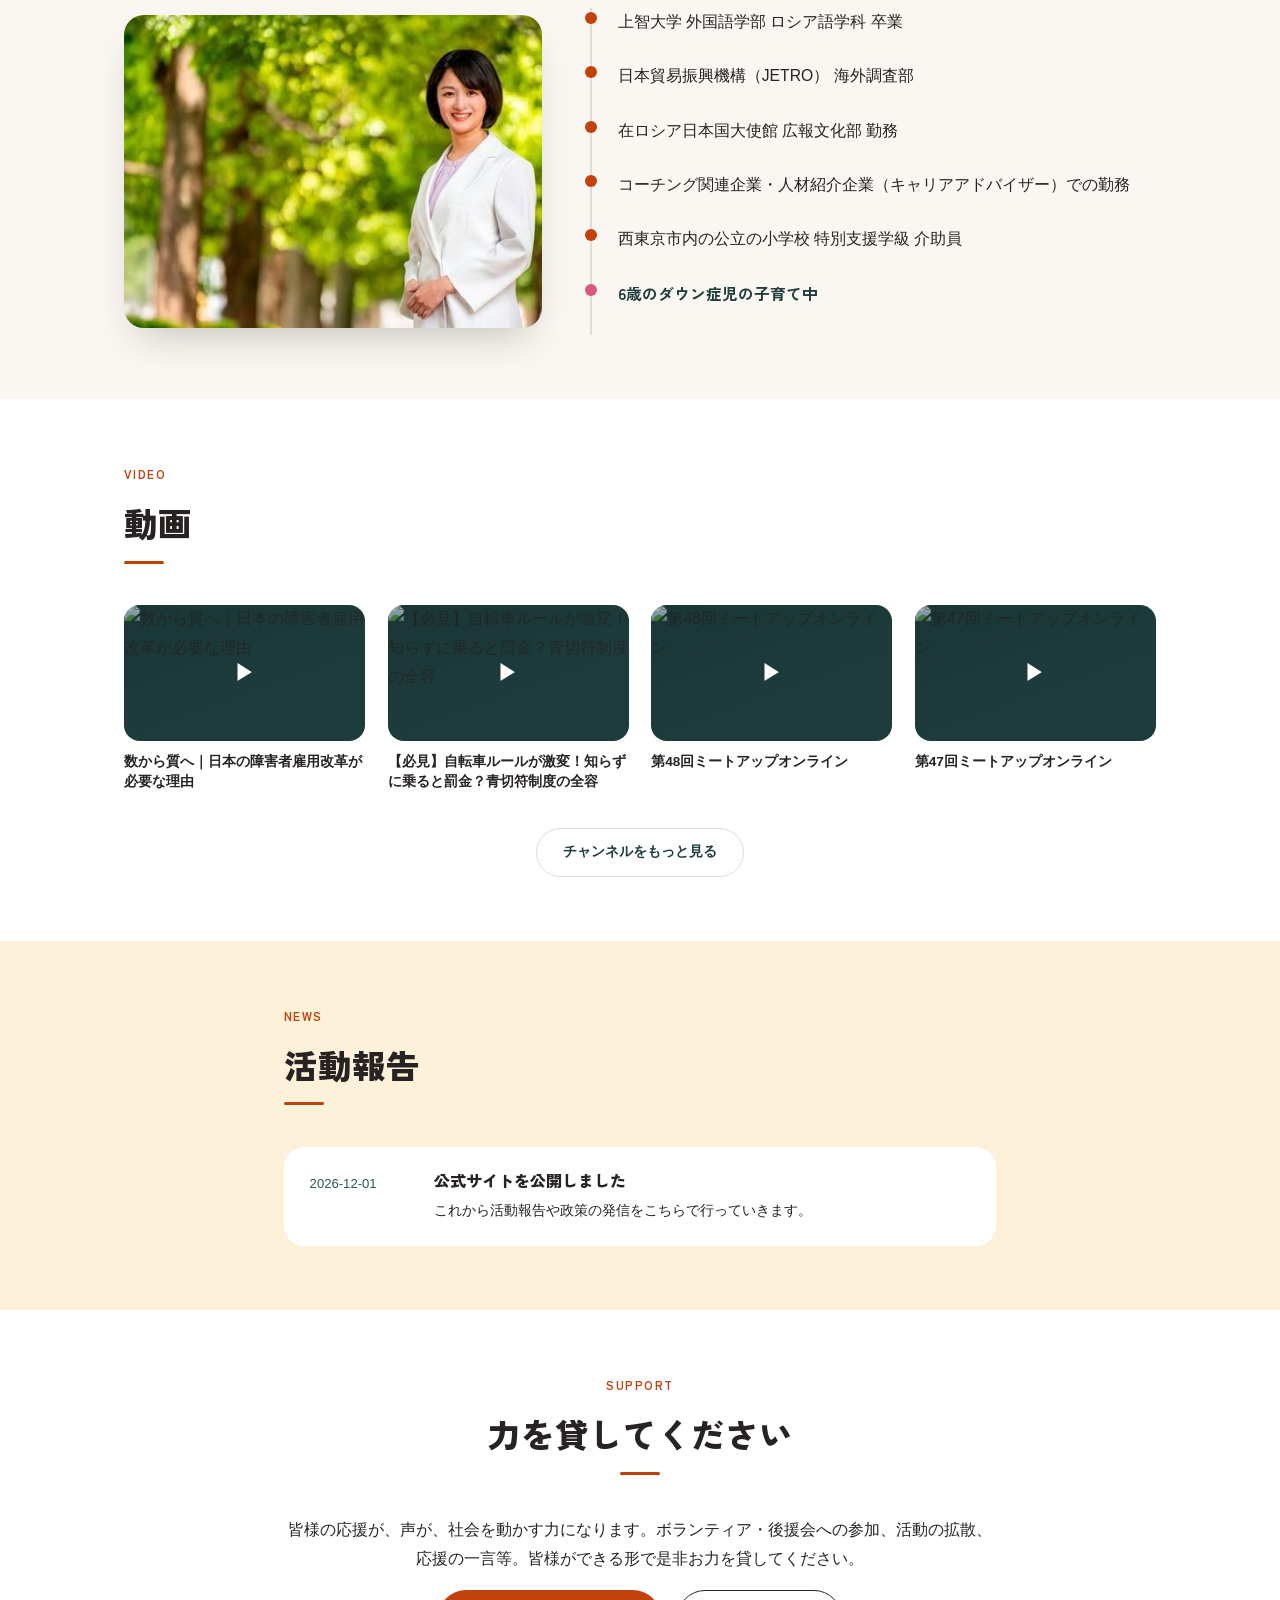
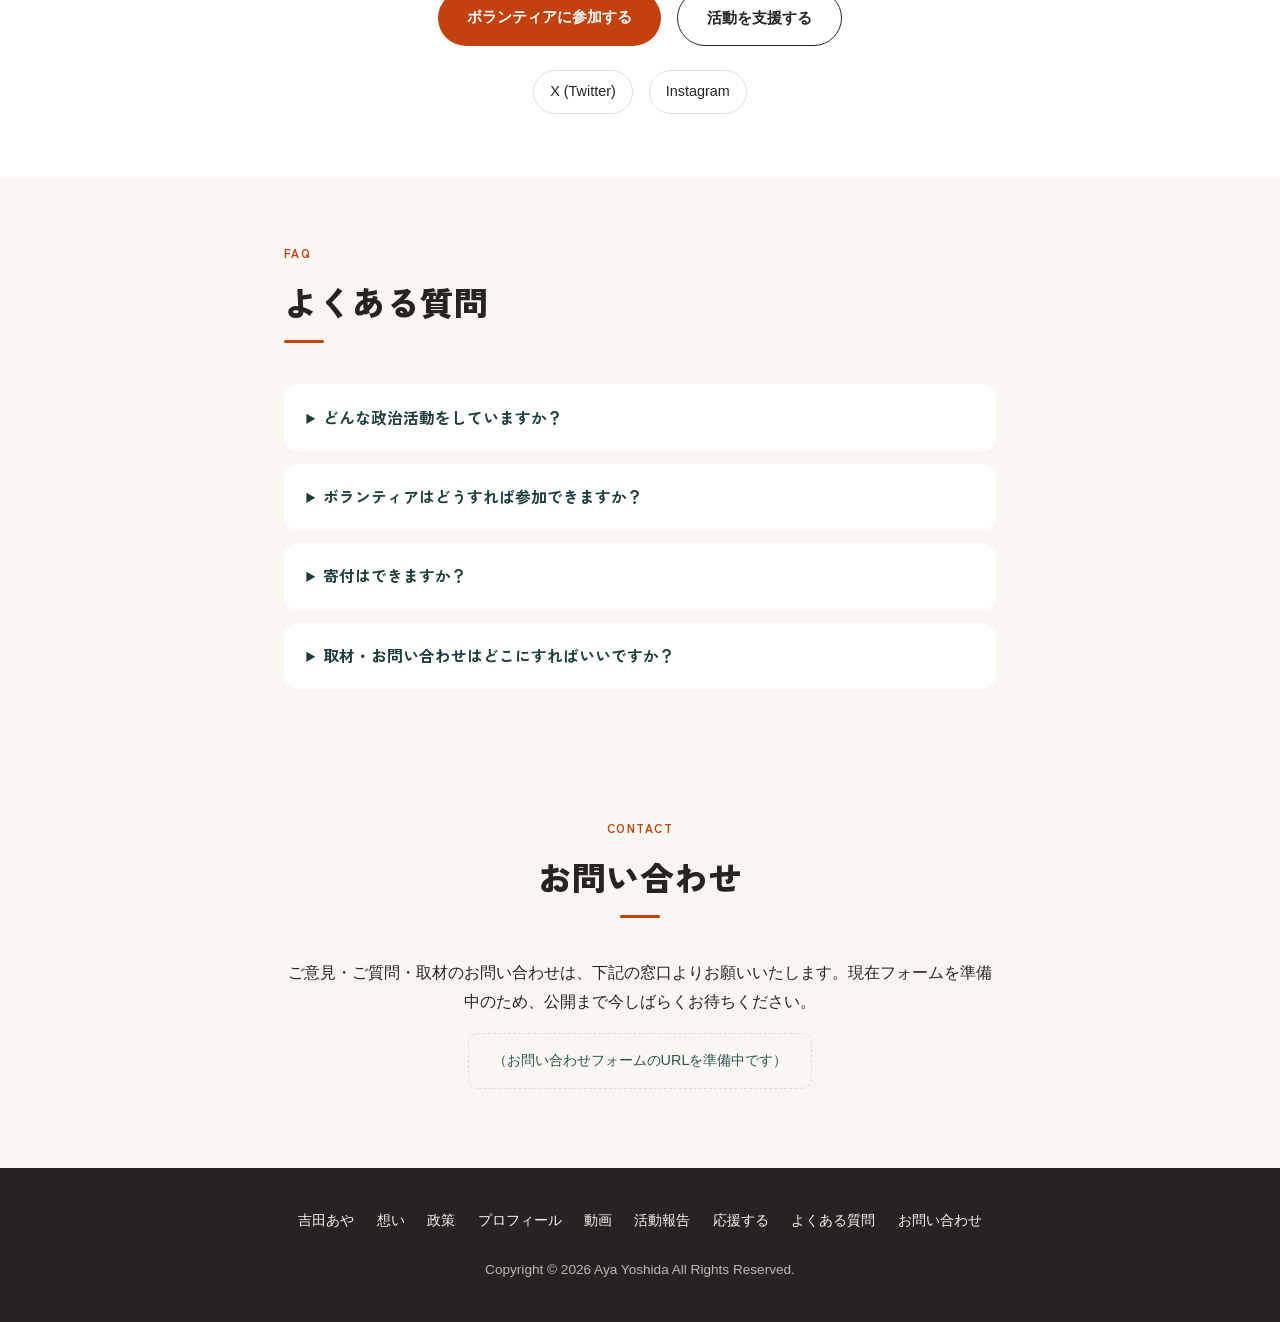
==== commit 566fc97f: "Deploy from ayayoshida-site@9a7e296647bc14718266e3279bc27d3c835089d6" ====
--- a/index.html
+++ b/index.html
@@ -14,7 +14,22 @@
 障がいが理由でなかなか保育園に入れない
 習い事に通いにくい等々。</p><p>今後は、「18歳の壁」も立ちはだかります。</p><p>「困っている人がいるのに、なぜ変わらないのだろう」</p><p>この疑問が私の政治の道の原点です。
 息子はダウン症をもって生まれてきました。</p><p>「変わらないなら自分でやるしかない。」その想いで、2025年から2度の国政選挙にも挑みました。</p><p>2026年10月末まで西東京市内の公立の小学校の特別支援学級にて介助員として働いていました。
-また、上智大学でロシア語を学び、JETRO、在ロシア日本国大使館での勤務を通じて、海外から日本の福祉・教育制度を見つめ直す機会もありました。</p><p>自分が当事者として困った経験を原点に、「誰かの困りごとを『仕方がない』で終わらせないために、政治の力で解決に向けて全力を尽くします。</p></div></div></div></section><section id=policies class=policies><div class=section-inner><span class=eyebrow>POLICY</span><h2>政策</h2><div class=policy-list><div class=policy-row><span class=policy-quote>&ldquo;</span><div class=policy-row-body><h3>現場に立つ補助員として、人手不足のまま一人ひとりに向き合う難しさを痛感してきました。</h3><p>特別支援学級・通級指導の人員と予算を拡充し、現場の補助員が安心して働ける環境をつくります。</p></div></div><div class="policy-row policy-row-featured"><span class=policy-quote>&ldquo;</span><div class=policy-row-body><h3>ダウン症のある子を育てる中で、必要な情報にたどり着くまでの遠さを実感しました。</h3><p>診断直後から続く「情報のすき間」「制度のすき間」をなくし、家族が孤立しない相談体制を整えます。</p></div><span class=policy-badge>最重点政策</span></div><div class=policy-row><span class=policy-quote>&ldquo;</span><div class=policy-row-body><h3>ロシアでの勤務経験から、異なる文化・立場への理解が地域を強くすることを学びました。</h3><p>JETROや大使館勤務で得た国際的な視点を、多文化共生や地域の国際化施策に活かします。</p></div></div><div class=policy-row><span class=policy-quote>&ldquo;</span><div class=policy-row-body><h3>一人の母として、誰かに話せることがどれだけ救いになるかを日々感じています。</h3><p>子育て中の親同士がつながれる場や相談窓口を増やし、孤独な子育てをなくします。</p></div></div></div></div></section><section id=profile class=profile><div class=section-inner><span class=eyebrow>PROFILE</span><h2>プロフィール</h2><div class=profile-layout><div class=profile-photo><img src=/images/hero-banner.jpg alt="吉田 あや"></div><ul class=timeline><li class="timeline-item timeline-language"><span class=timeline-dot></span>
+また、上智大学でロシア語を学び、JETRO、在ロシア日本国大使館での勤務を通じて、海外から日本の福祉・教育制度を見つめ直す機会もありました。</p><p>自分が当事者として困った経験を原点に、「誰かの困りごとを『仕方がない』で終わらせないために、政治の力で解決に向けて全力を尽くします。</p></div></div></div></section><section id=policies class=policies><div class=section-inner><span class=eyebrow>POLICY</span><h2>政策</h2><div class=policy-list><div class="policy-row policy-row-featured"><span class=policy-quote>&ldquo;</span><div class=policy-row-body><h3>01.物価高対策</h3><p>暮らしと地域経済を守る
+・非課税世帯への支援の推進
+・困窮世帯・多子世帯への支援
+・商店街や地域事業者への支援の拡充</p></div><span class=policy-badge>最重点政策</span></div><div class=policy-row><span class=policy-quote>&ldquo;</span><div class=policy-row-body><h3>02.子育て支援・教育支援</h3><p>子供と親に寄り添う環境へ
+・学校の支援員制度拡充と教員の業務負荷の軽減
+・学童の過密化解消と指導員の労働環境の改善
+・不登校児童・生徒への教育相談支援
+・子供の居場所・遊び場の更なる充実</p></div></div><div class=policy-row><span class=policy-quote>&ldquo;</span><div class=policy-row-body><h3>03.障害福祉・高齢者支援</h3><p>切れ目のない支援と見守り
+・単身高齢者への見守り支援
+・地域包括支援センターとの連携強化
+・福祉手続きのデジタル化
+・放課後デイサービスの過密化解消</p></div></div><div class=policy-row><span class=policy-quote>&ldquo;</span><div class=policy-row-body><h3>04.安全で暮らしやすいまちづくり</h3><p>まちの安全と災害への備え
+・災害時の情報伝達体制の強化
+・通学路周辺への防犯カメラの増強
+・自転車専用道路の拡充
+・田警察署への免許更新センター誘致</p></div></div></div></div></section><section id=profile class=profile><div class=section-inner><span class=eyebrow>PROFILE</span><h2>プロフィール</h2><div class=profile-layout><div class=profile-photo><img src=/images/hero-banner.jpg alt="吉田 あや"></div><ul class=timeline><li class="timeline-item timeline-language"><span class=timeline-dot></span>
 <span class=timeline-label>上智大学 外国語学部 ロシア語学科 卒業</span></li><li class="timeline-item timeline-career"><span class=timeline-dot></span>
 <span class=timeline-label>日本貿易振興機構（JETRO） 海外調査部</span></li><li class="timeline-item timeline-career"><span class=timeline-dot></span>
 <span class=timeline-label>在ロシア日本国大使館 広報文化部 勤務</span></li><li class="timeline-item timeline-career"><span class=timeline-dot></span>
@@ -24,9 +39,9 @@
 <span class=video-play>▶</span></div><p class=video-title>数から質へ｜日本の障害者雇用改革が必要な理由</p></a><a class=video-card href="https://www.youtube.com/watch?v=270XlHAviAI" target=_blank rel=noopener><div class=video-thumb><img src=https://i.ytimg.com/vi/270XlHAviAI/hqdefault.jpg alt=【必見】自転車ルールが激変！知らずに乗ると罰金？青切符制度の全容 loading=lazy>
 <span class=video-play>▶</span></div><p class=video-title>【必見】自転車ルールが激変！知らずに乗ると罰金？青切符制度の全容</p></a><a class=video-card href="https://www.youtube.com/watch?v=w4m9ZCKS8ik" target=_blank rel=noopener><div class=video-thumb><img src=https://i.ytimg.com/vi/w4m9ZCKS8ik/hqdefault.jpg alt=第48回ミートアップオンライン loading=lazy>
 <span class=video-play>▶</span></div><p class=video-title>第48回ミートアップオンライン</p></a><a class=video-card href="https://www.youtube.com/watch?v=IlJ7I_EPULQ" target=_blank rel=noopener><div class=video-thumb><img src=https://i.ytimg.com/vi/IlJ7I_EPULQ/hqdefault.jpg alt=第47回ミートアップオンライン loading=lazy>
-<span class=video-play>▶</span></div><p class=video-title>第47回ミートアップオンライン</p></a></div><div class=video-more><a class="btn btn-secondary-alt" href=https://www.youtube.com/@ayayoshida0302 target=_blank rel=noopener>チャンネルをもっと見る</a></div></div></section><section id=news class=news><div class="section-inner narrow"><span class=eyebrow>NEWS</span><h2>活動報告</h2><div class=news-card><ul class=news-list><li class=news-item><time class=news-date>Thu Aug 20 2026 00:00:00 GMT+0900 (日本標準時)</time><div class=news-body><h3>公式サイトを公開しました</h3><p>これから活動報告や政策の発信をこちらで行っていきます。</p></div></li></ul></div></div></section><section id=support class=support><div class="section-inner narrow"><span class=eyebrow>SUPPORT</span><h2>力を貸してください</h2><p>皆様の応援が、声が、社会を動かす力になります。ボランティア・後援会への参加、活動の拡散、応援の一言等。皆様ができる形で是非お力を貸してください。</p><div class=support-cta><a class="btn btn-primary" href=#contact-volunteer>ボランティアに参加する</a>
+<span class=video-play>▶</span></div><p class=video-title>第47回ミートアップオンライン</p></a></div><div class=video-more><a class="btn btn-secondary-alt" href=https://www.youtube.com/@ayayoshida0302 target=_blank rel=noopener>チャンネルをもっと見る</a></div></div></section><section id=news class=news><div class="section-inner narrow"><span class=eyebrow>NEWS</span><h2>活動報告</h2><div class=news-card><ul class=news-list><li class=news-item><time class=news-date>2026-12-01</time><div class=news-body><h3>公式サイトを公開しました</h3><p>これから活動報告や政策の発信をこちらで行っていきます。</p></div></li></ul></div></div></section><section id=support class=support><div class="section-inner narrow"><span class=eyebrow>SUPPORT</span><h2>力を貸してください</h2><p>皆様の応援が、声が、社会を動かす力になります。ボランティア・後援会への参加、活動の拡散、応援の一言等。皆様ができる形で是非お力を貸してください。</p><div class=support-cta><a class="btn btn-primary" href=#contact-volunteer>ボランティアに参加する</a>
 <a class="btn btn-secondary" href=#contact-donate>活動を支援する</a></div><div class=sns-links><a class=sns-link href=https://x.com/ayayoshida03 target=_blank rel=noopener>X (Twitter)</a>
-<a class=sns-link href=https://www.instagram.com/ayayoshida03/ target=_blank rel=noopener>Instagram</a></div></div></section><section id=faq class=faq><div class="section-inner narrow"><span class=eyebrow>FAQ</span><h2>よくある質問</h2><div class=faq-list><details class=faq-item><summary>どんな政治活動をしていますか？</summary><p>特別支援教育・障害児家庭支援・子育て支援を中心に活動しています。詳しくは「政策」セクションをご覧ください。</p></details><details class=faq-item><summary>ボランティアはどうすれば参加できますか？</summary><p>「応援する」セクションのお問い合わせ窓口よりお申し込みください。フォームは準備中のため、公開まで今しばらくお待ちください。できる範囲での参加で構いません。</p></details><details class=faq-item><summary>寄付はできますか？</summary><p>政治資金規正法に基づき、適切な方法での寄付受付を準備中です。詳細が決まり次第、こちらに掲載します。</p></details><details class=faq-item><summary>取材・お問い合わせはどこにすればいいですか？</summary><p>ページ下部のお問い合わせ窓口より、ご用件をお送りください。フォームは準備中のため、公開まで今しばらくお待ちください。</p></details></div></div></section><section id=contact class=contact><div class="section-inner narrow"><span id=contact-volunteer class=anchor-offset></span>
+<a class=sns-link href=https://www.instagram.com/ayayoshida03/ target=_blank rel=noopener>Instagram</a></div></div></section><section id=faq class=faq><div class="section-inner narrow"><span class=eyebrow>FAQ</span><h2>よくある質問</h2><div class=faq-list><details class=faq-item><summary>どんな政治活動をしていますか？</summary><p>教育・子育て支援領域は当事者としてもちろんのこと、それ以外にも市内にて街頭活動や活動レポートの発行（毎月）、アンケート調査、地域活動・ご挨拶まわり、清掃活動などを行っています。詳しくは「政策」セクションをご覧ください。</p></details><details class=faq-item><summary>ボランティアはどうすれば参加できますか？</summary><p>「応援する」セクションのお問い合わせ窓口よりお申し込みください。フォームは準備中のため、公開まで今しばらくお待ちください。できる範囲での参加で構いません。</p></details><details class=faq-item><summary>寄付はできますか？</summary><p>政治資金規正法に基づき、適切な方法での寄付受付を準備中です。詳細が決まり次第、こちらに掲載します。</p></details><details class=faq-item><summary>取材・お問い合わせはどこにすればいいですか？</summary><p>ページ下部のお問い合わせ窓口より、ご用件をお送りください。フォームは準備中のため、公開まで今しばらくお待ちください。</p></details></div></div></section><section id=contact class=contact><div class="section-inner narrow"><span id=contact-volunteer class=anchor-offset></span>
 <span id=contact-donate class=anchor-offset></span>
 <span class=eyebrow>CONTACT</span><h2>お問い合わせ</h2><p>ご意見・ご質問・取材のお問い合わせは、下記の窓口よりお願いいたします。現在フォームを準備中のため、公開まで今しばらくお待ちください。</p><p class=contact-placeholder>（お問い合わせフォームのURLを準備中です）</p></div></section></main><footer class=site-footer><nav class=footer-links><a href=#top>吉田あや</a>
 <a href=#message>想い</a>
